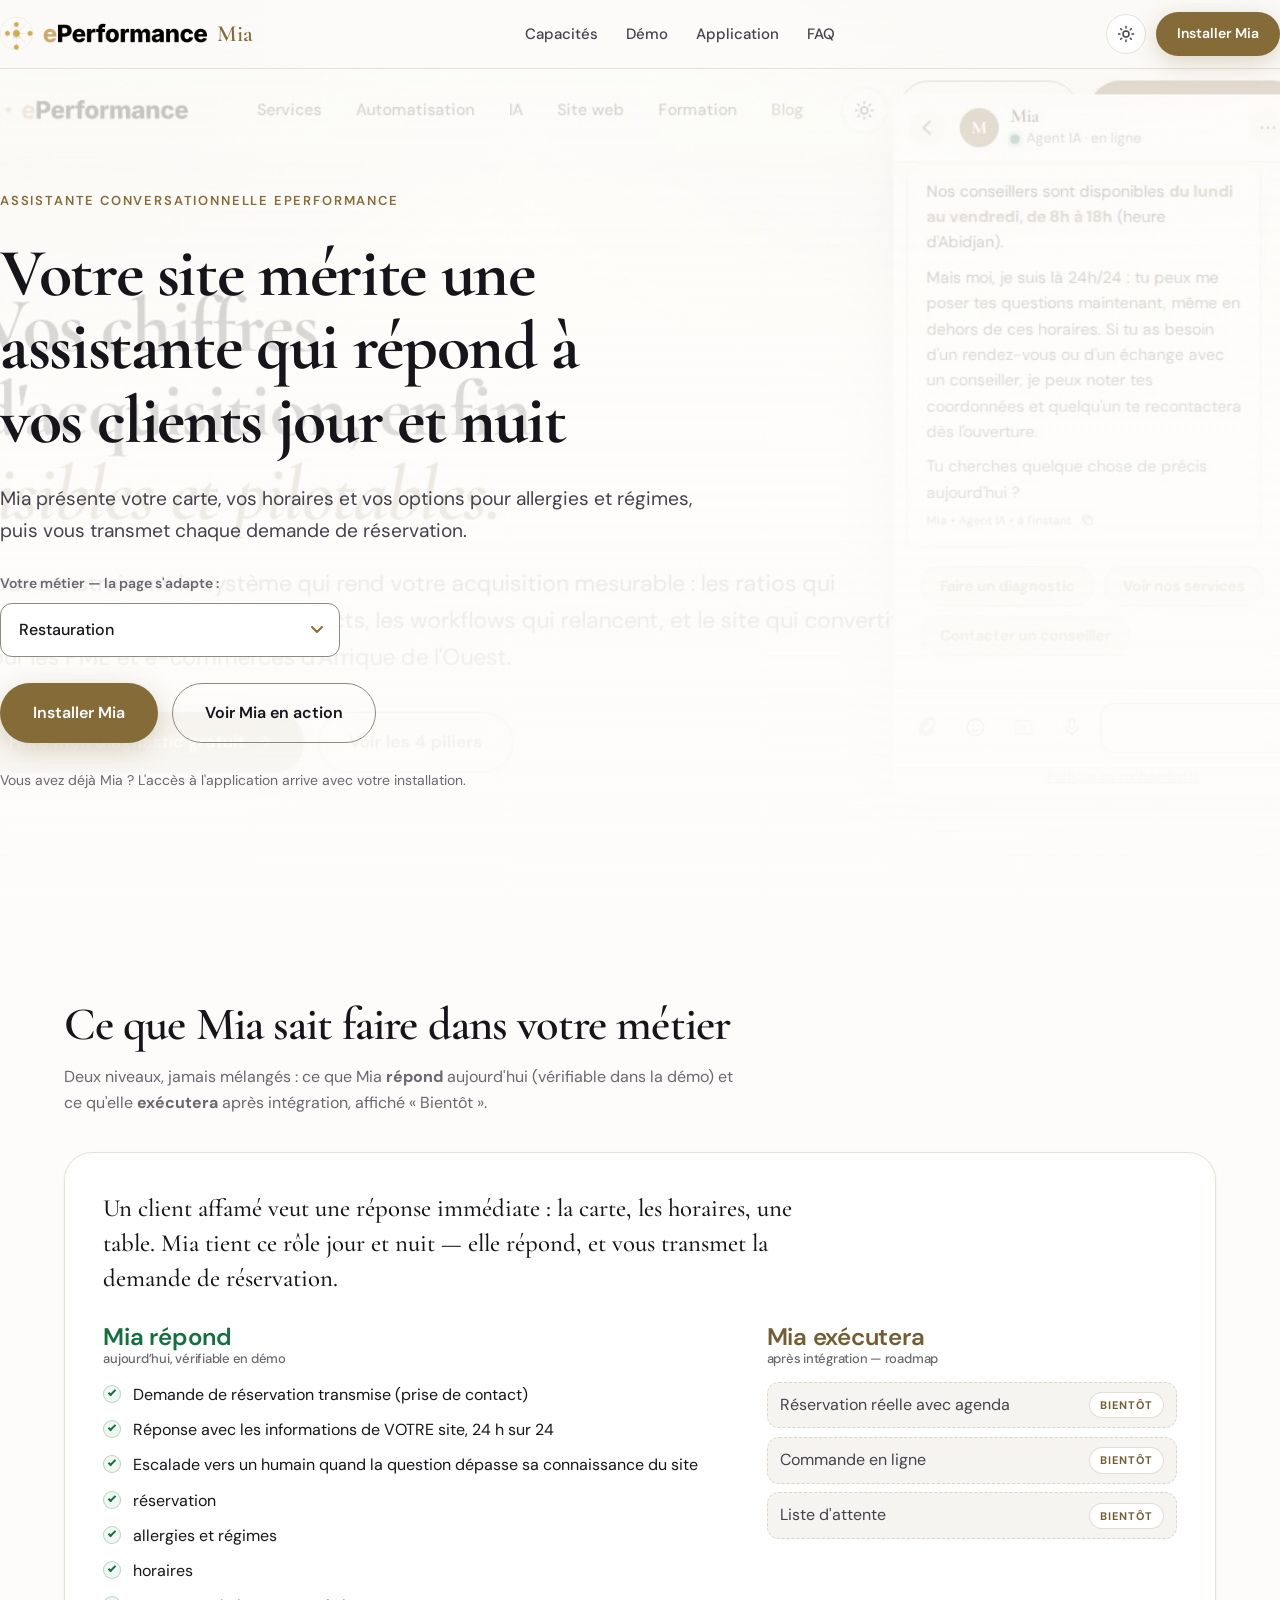
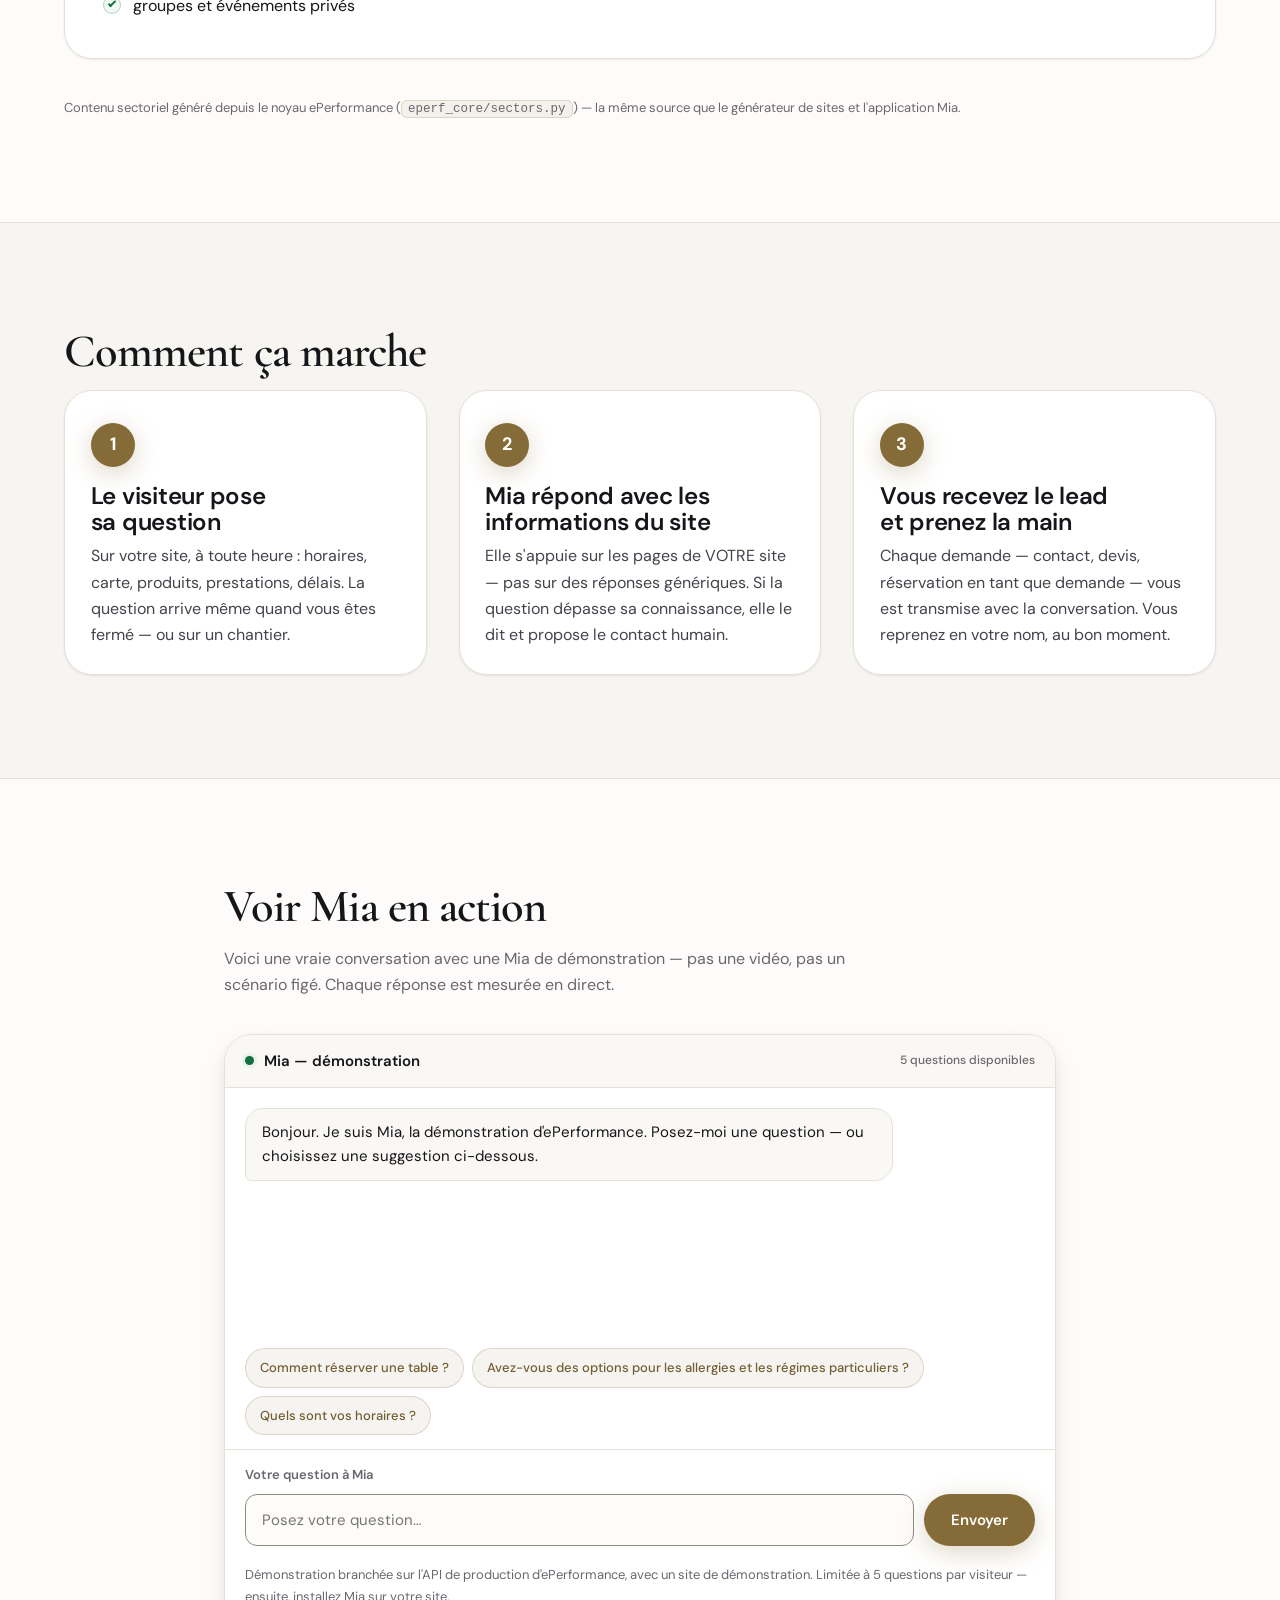
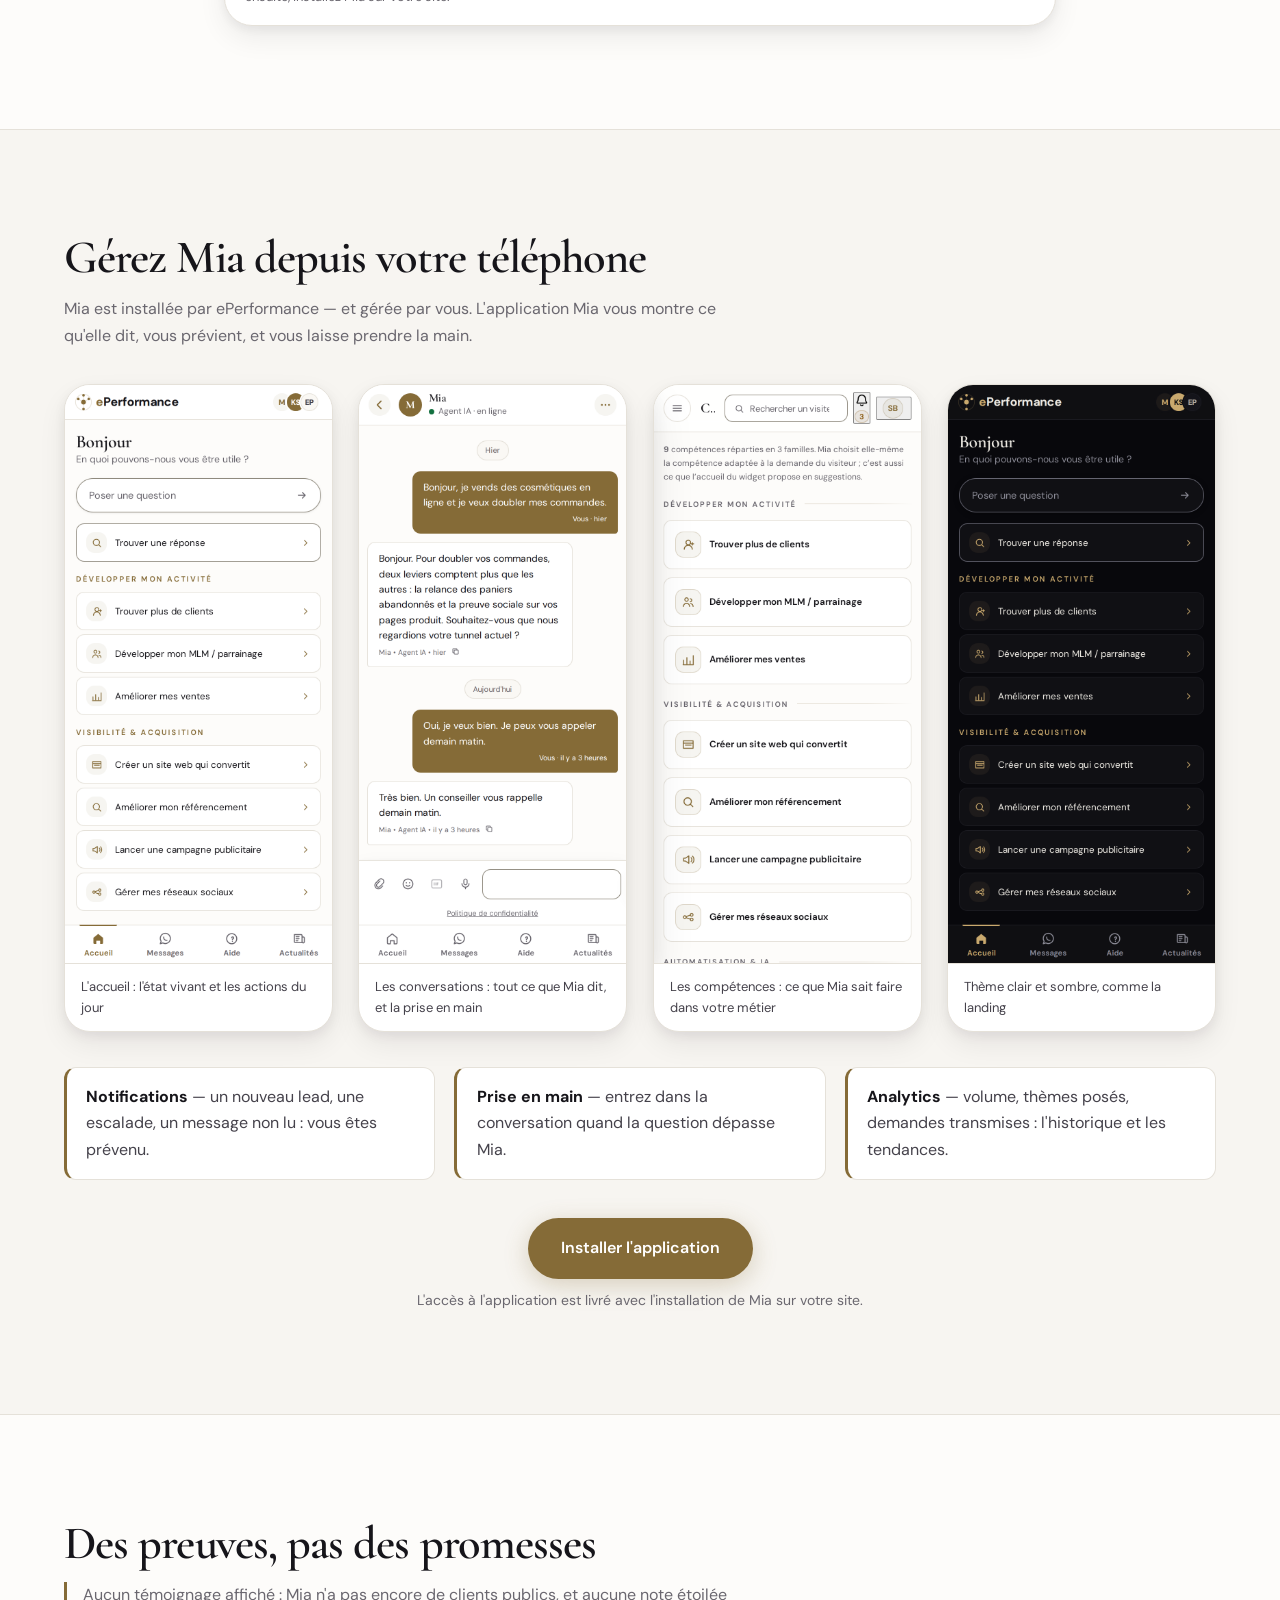
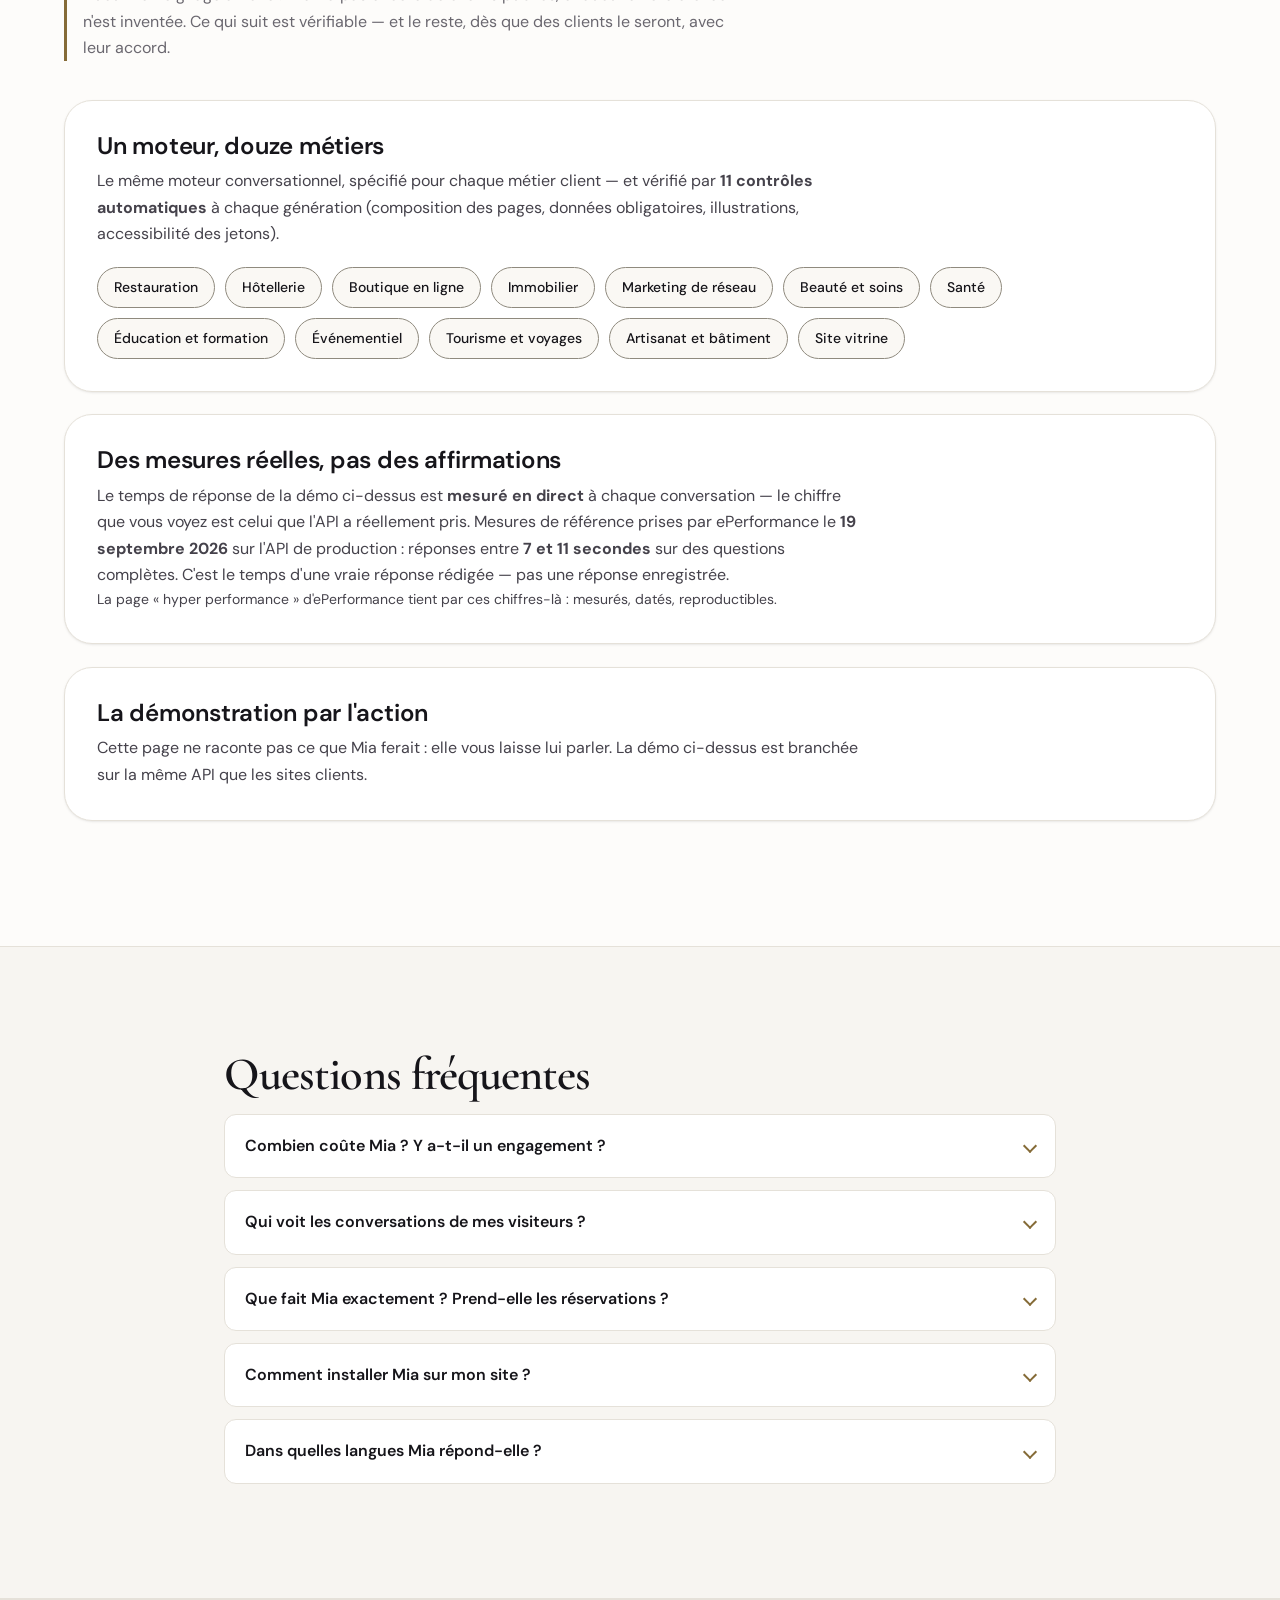
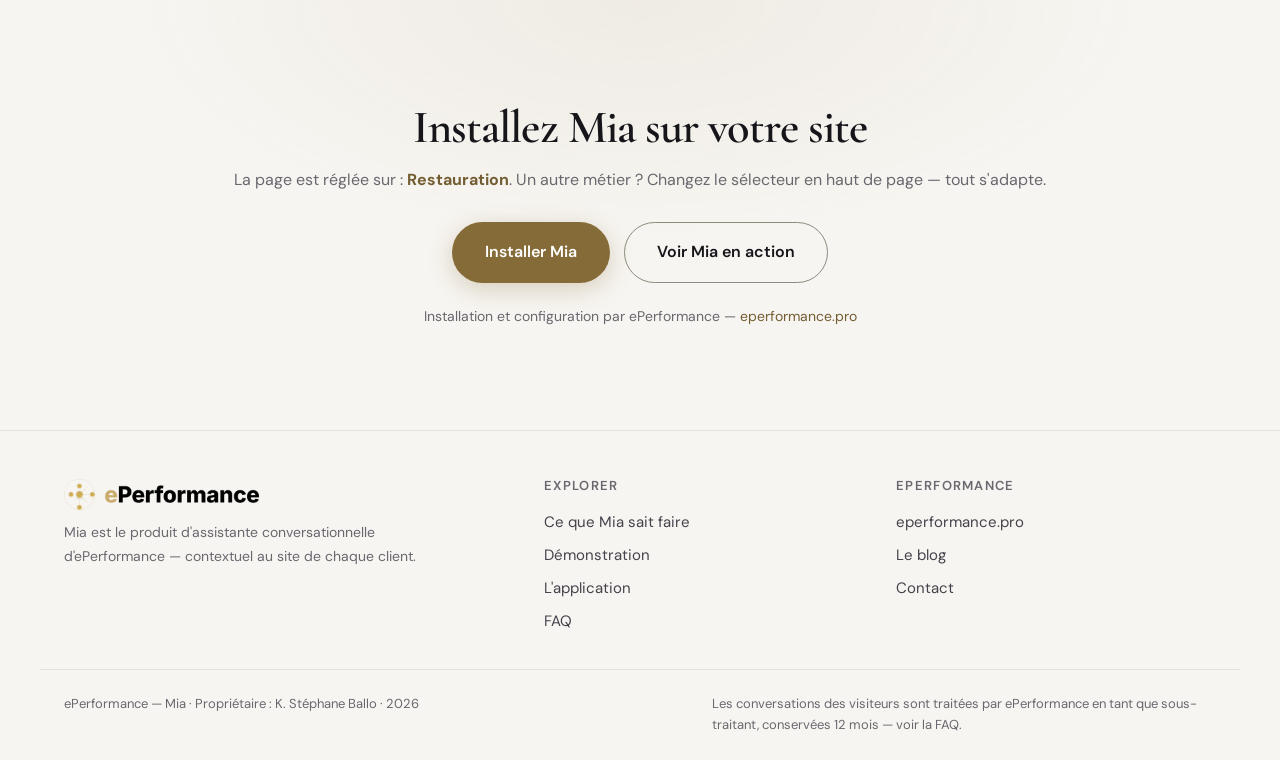
==== index.html @ 55af6e06 "feat(landing): page en 8 sections, jetons eperf, démo interactive branchée _hero avec vidéo en boucl" ====
<!DOCTYPE html>
<html lang="fr" class="no-js" data-theme="light">
<head>
  <meta charset="utf-8">
  <meta name="viewport" content="width=device-width, initial-scale=1">
  <!-- Boot de thème : avant tout rendu, pour éviter le flash (pattern site-eperformance) -->
  <script>
(function(){try{var t=localStorage.getItem('eperf-theme');
if(t!=='dark'&&t!=='light'){t='light';}
document.documentElement.setAttribute('data-theme',t);}catch(e){}})();
  </script>
  <title>Mia — l'assistante conversationnelle de votre site, par ePerformance</title>
  <meta name="description" content="Mia répond à vos clients jour et nuit avec les informations de votre site : carte, horaires, produits, prestations. Assistante conversationnelle sectorielle d'ePerformance — testez-la en direct.">
  <meta name="robots" content="index,follow,max-image-preview:large">
  <link rel="canonical" href="https://mia.eperformance.pro/">
  <meta name="author" content="ePerformance">

  <!-- EXCEPTION DOCUMENTÉE — les seuls hex du projet sont les deux meta
       theme-color ci-dessous, qui valent --bg (thème clair, puis thème sombre
       via prefers-color-scheme). Le contrôle scripts/verifier-structure.py
       les autorise explicitement et rien d'autre. -->
  <meta name="theme-color" content="#fdfcfa">
  <meta name="theme-color" content="#08080c" media="(prefers-color-scheme: dark)">

  <!-- Icônes (copie du canonique site-eperformance — note d'origine dans README) -->
  <link rel="icon" href="assets/img/favicon-32.png" sizes="32x32">
  <link rel="icon" href="assets/img/favicon-16.png" sizes="16x16">
  <link rel="apple-touch-icon" href="assets/img/icon-192.png">

  <!-- Polices auto-hébergées : zéro Google Fonts. Deux graisses du premier écran. -->
  <link rel="preload" href="assets/fonts/cormorant-garamond-700.woff2" as="font" type="font/woff2" crossorigin>
  <link rel="preload" href="assets/fonts/dm-sans-400.woff2" as="font" type="font/woff2" crossorigin>
  <link rel="preload" href="assets/fonts/dm-sans-500.woff2" as="font" type="font/woff2" crossorigin>

  <link rel="stylesheet" href="assets/css/eperf.css">
  <link rel="stylesheet" href="assets/css/landing.css">

  <!-- Open Graph -->
  <meta property="og:site_name" content="ePerformance">
  <meta property="og:title" content="Mia — l'assistante conversationnelle de votre site">
  <meta property="og:description" content="Mia répond à vos clients jour et nuit avec les informations de votre site. Un moteur, douze métiers. Testez-la en direct.">
  <meta property="og:type" content="website">
  <meta property="og:url" content="https://mia.eperformance.pro/">
  <meta property="og:image" content="https://mia.eperformance.pro/assets/img/og-image.jpg">
  <meta property="og:image:width" content="1200">
  <meta property="og:image:height" content="630">
  <meta property="og:locale" content="fr_FR">
  <meta name="twitter:card" content="summary_large_image">
  <meta name="twitter:title" content="Mia — l'assistante conversationnelle de votre site">
  <meta name="twitter:description" content="Mia répond à vos clients jour et nuit avec les informations de votre site. Testez-la en direct.">
  <meta name="twitter:image" content="https://mia.eperformance.pro/assets/img/og-image.jpg">

  <script type="application/ld+json">
  {
    "@context": "https://schema.org",
    "@graph": [
      {
        "@type": "SoftwareApplication",
        "name": "Mia",
        "applicationCategory": "BusinessApplication",
        "operatingSystem": "Web",
        "description": "Assistante conversationnelle contextuelle au site client : elle répond aux visiteurs avec les informations du site et transmet chaque demande au propriétaire.",
        "offers": {
          "@type": "Offer",
          "priceCurrency": "XOF",
          "availability": "https://schema.org/InStock",
          "url": "https://mia.eperformance.pro/"
        },
        "publisher": { "@type": "Organization", "name": "ePerformance", "url": "https://eperformance.pro/" }
      },
      {
        "@type": "WebSite",
        "name": "Mia — par ePerformance",
        "url": "https://mia.eperformance.pro/",
        "inLanguage": "fr",
        "publisher": { "@type": "Organization", "name": "ePerformance", "url": "https://eperformance.pro/" }
      }
    ]
  }
  </script>

  <script type="application/ld+json">
  {
    "@context": "https://schema.org",
    "@type": "FAQPage",
    "mainEntity": [
      {
        "@type": "Question",
        "name": "Combien coûte Mia ? Y a-t-il un engagement ?",
        "acceptedAnswer": { "@type": "Answer", "text": "Les tarifs ne sont pas publics : ils dépendent de votre site et de vos besoins. Contactez ePerformance pour recevoir une proposition — l'installation, la configuration de votre métier et l'accès à l'application sont inclus." }
      },
      {
        "@type": "Question",
        "name": "Qui voit les conversations de mes visiteurs ?",
        "acceptedAnswer": { "@type": "Answer", "text": "Les conversations sont traitées par ePerformance en tant que sous-traitant du propriétaire du site. Le propriétaire y accède depuis l'application Mia. Les conversations sont conservées 12 mois, puis supprimées (purge automatique). Le visiteur final peut exercer ses droits d'accès et de suppression auprès du propriétaire du site." }
      },
      {
        "@type": "Question",
        "name": "Que fait Mia exactement ? Prend-elle les réservations ?",
        "acceptedAnswer": { "@type": "Answer", "text": "Mia répond : elle utilise les informations de votre site pour répondre aux questions des visiteurs, à toute heure, et vous transmet chaque demande de contact, de devis ou de réservation. Elle ne prend pas encore une réservation réelle, ne passe pas une commande et ne traite pas un paiement : ces capacités d'exécution arrivent par intégration et sont toujours affichées avec le badge « Bientôt »." }
      },
      {
        "@type": "Question",
        "name": "Comment installer Mia sur mon site ?",
        "acceptedAnswer": { "@type": "Answer", "text": "L'installation est réalisée par ePerformance : un script est ajouté à votre site, Mia est configurée avec votre métier et les informations de vos pages, et vous recevez votre accès à l'application Mia pour la gérer depuis votre téléphone." }
      },
      {
        "@type": "Question",
        "name": "Dans quelles langues Mia répond-elle ?",
        "acceptedAnswer": { "@type": "Answer", "text": "Mia répond en français. L'ouverture à d'autres langues est prévue et sera annoncée comme nouvelle capacité quand elle sera branchée." }
      }
    ]
  }
  </script>
</head>
<body>
  <a class="skip-link" href="#contenu">Aller au contenu</a>

  <header class="site-header header-landing">
    <div class="conteneur barre-header">
      <a class="marque" href="/" aria-label="Mia, par ePerformance — retour en haut">
        <picture>
          <img class="logo-img-light" src="assets/img/logo-light.webp" srcset="assets/img/logo-light@2x.webp 2x" alt="ePerformance" width="150" height="38" loading="eager">
          <img class="logo-img-dark" src="assets/img/logo-dark.webp" srcset="assets/img/logo-dark@2x.webp 2x" alt="ePerformance" width="150" height="38" loading="eager">
        </picture>
        <span class="marque-suffixe">Mia</span>
      </a>
      <nav class="nav-principale" aria-label="Navigation principale">
        <a href="#capacites">Capacités</a>
        <a href="#demo">Démo</a>
        <a href="#application">Application</a>
        <a href="#faq">FAQ</a>
      </nav>
      <div class="actions-header">
        <button class="theme-toggle" type="button" data-theme-toggle
                aria-pressed="false" aria-label="Activer le thème sombre">
          <svg class="icon-sun" viewBox="0 0 24 24" fill="none" stroke="currentColor"
               stroke-width="2" stroke-linecap="round" aria-hidden="true">
            <circle cx="12" cy="12" r="4"/><path d="M12 2v2M12 20v2M4.9 4.9l1.4 1.4M17.7 17.7l1.4 1.4M2 12h2M20 12h2M4.9 19.1l1.4-1.4M17.7 6.3l1.4-1.4"/>
          </svg>
          <svg class="icon-moon" viewBox="0 0 24 24" fill="none" stroke="currentColor"
               stroke-width="2" stroke-linecap="round" stroke-linejoin="round" aria-hidden="true">
            <path d="M21 12.8A9 9 0 1 1 11.2 3a7 7 0 0 0 9.8 9.8z"/>
          </svg>
        </button>
        <a class="btn btn-gold btn-header" href="#demarrer">Installer Mia</a>
      </div>
    </div>
  </header>

  <main id="contenu">

    <!-- ══════════════ S1 — HERO ══════════════ -->
    <section class="hero" id="haut" aria-labelledby="titre-hero">
      <div class="media-hero" aria-hidden="true">
        <!-- Vidéo en boucle, muette (décision du propriétaire : sans voix générée).
             Repli : l'attribut poster reste affiché si la vidéo ne charge pas. -->
        <video class="video-hero" autoplay muted loop playsinline preload="metadata"
               poster="assets/img/poster-hero.jpg" aria-hidden="true" tabindex="-1">
          <source src="videos/hero-loop.mp4" type="video/mp4">
          <source src="videos/hero-loop.webm" type="video/webm">
        </video>
        <div class="voile-hero"></div>
      </div>

      <div class="conteneur contenu-hero">
        <p class="sur-titre">Assistante conversationnelle ePerformance</p>
        <!-- GEN:HERO:DEBUT -->
        <h1 id="titre-hero">Votre site mérite une assistante qui répond à vos clients jour et nuit</h1>
        <p class="accroche-hero">Mia présente votre carte, vos horaires et vos options pour allergies et régimes, puis vous transmet chaque demande de réservation.</p>
        <!-- GEN:HERO:FIN -->

        <div class="choix-secteur">
          <label for="select-secteur">Votre métier — la page s'adapte :</label>
          <select id="select-secteur" name="secteur" autocomplete="off">
            <!-- GEN:SELECT:DEBUT -->
            <option value="restauration" selected>Restauration</option>
            <option value="hotellerie">Hôtellerie</option>
            <option value="ecommerce">Boutique en ligne</option>
            <option value="immobilier">Immobilier</option>
            <option value="mlm">Marketing de réseau</option>
            <option value="beaute">Beauté et soins</option>
            <option value="sante">Santé</option>
            <option value="education">Éducation et formation</option>
            <option value="evenementiel">Événementiel</option>
            <option value="tourisme">Tourisme et voyages</option>
            <option value="artisan">Artisanat et bâtiment</option>
            <option value="vitrine">Site vitrine</option>
        <!-- GEN:SELECT:FIN -->
          </select>
          <p class="sortie-aria" aria-live="polite" id="annonce-secteur"></p>
        </div>

        <div class="cta-hero">
          <a class="btn btn-gold btn-lg" href="#demarrer">Installer Mia</a>
          <a class="btn btn-outline btn-lg" href="#demo">Voir Mia en action</a>
        </div>

        <p class="acces-app">
          <!-- TODO propriétaire : remplacer #/app par l'URL de l'application Mia
               dès qu'elle sera communiquée. -->
          <!-- <a href="#/app">Vous avez déjà Mia ? Gérez-la</a> -->
          Vous avez déjà Mia ? L'accès à l'application arrive avec votre installation.
        </p>
      </div>
    </section>

    <!-- ══════════════ S2 — CE QUE MIA SAIT FAIRE ══════════════ -->
    <section class="section" id="capacites" aria-labelledby="titre-capacites">
      <div class="container">
        <h2 id="titre-capacites">Ce que Mia sait faire dans votre métier</h2>
        <p class="legende-regle">Deux niveaux, jamais mélangés : ce que Mia <strong>répond</strong> aujourd'hui (vérifiable dans la démo) et ce qu'elle <strong>exécutera</strong> après intégration, affiché « Bientôt ».</p>

        <!-- GEN:PANELS:DEBUT -->
      <article class="panel-secteur" data-panneau="restauration">
        <p class="intention-metier">Un client affamé veut une réponse immédiate : la carte, les horaires, une table. Mia tient ce rôle jour et nuit — elle répond, et vous transmet la demande de réservation.</p>
        <div class="colonnes-capacites">
          <div class="colonne-repond">
            <h3>Mia répond <span class="sous-titre-colonne">aujourd’hui, vérifiable en démo</span></h3>
            <ul class="liste-repond">
          <li>Demande de réservation transmise (prise de contact)</li>
          <li>Réponse avec les informations de VOTRE site, 24 h sur 24</li>
          <li>Escalade vers un humain quand la question dépasse sa connaissance du site</li>
          <li>réservation</li>
          <li>allergies et régimes</li>
          <li>horaires</li>
          <li>groupes et événements privés</li>
            </ul>
          </div>
          <div class="colonne-execute">
            <h3>Mia exécutera <span class="sous-titre-colonne">après intégration — roadmap</span></h3>
            <ul class="liste-execute">
          <li><span class="capacite">Réservation réelle avec agenda</span><span class="badge-bientot">Bientôt</span></li>
          <li><span class="capacite">Commande en ligne</span><span class="badge-bientot">Bientôt</span></li>
          <li><span class="capacite">Liste d'attente</span><span class="badge-bientot">Bientôt</span></li>
            </ul>
          </div>
        </div>
      </article>
      <article class="panel-secteur" data-panneau="hotellerie" hidden>
        <p class="intention-metier">Un voyageur réserve quand son doute est levé : la chambre, le tarif, l'arrivée, l'annulation. Mia répond à chacune de ces questions avec les informations de votre établissement.</p>
        <div class="colonnes-capacites">
          <div class="colonne-repond">
            <h3>Mia répond <span class="sous-titre-colonne">aujourd’hui, vérifiable en démo</span></h3>
            <ul class="liste-repond">
          <li>Demande de réservation transmise (prise de contact)</li>
          <li>Réponse avec les informations de VOTRE site, 24 h sur 24</li>
          <li>Escalade vers un humain quand la question dépasse sa connaissance du site</li>
          <li>arrivée et départ</li>
          <li>réservation et annulation</li>
          <li>équipements</li>
          <li>accès et stationnement</li>
            </ul>
          </div>
          <div class="colonne-execute">
            <h3>Mia exécutera <span class="sous-titre-colonne">après intégration — roadmap</span></h3>
            <ul class="liste-execute">
          <li><span class="capacite">Réservation réelle</span><span class="badge-bientot">Bientôt</span></li>
          <li><span class="capacite">Check-in digital</span><span class="badge-bientot">Bientôt</span></li>
          <li><span class="capacite">Room service</span><span class="badge-bientot">Bientôt</span></li>
          <li><span class="capacite">Upselling</span><span class="badge-bientot">Bientôt</span></li>
            </ul>
          </div>
        </div>
      </article>
      <article class="panel-secteur" data-panneau="ecommerce" hidden>
        <p class="intention-metier">Un client qui hésite sur la livraison, la taille ou le retour repart sans acheter. Mia répond au moment précis de l'hésitation — et capture le contact d'un panier abandonné.</p>
        <div class="colonnes-capacites">
          <div class="colonne-repond">
            <h3>Mia répond <span class="sous-titre-colonne">aujourd’hui, vérifiable en démo</span></h3>
            <ul class="liste-repond">
          <li>Capture de contact sur panier abandonné</li>
          <li>Réponse avec les informations de VOTRE site, 24 h sur 24</li>
          <li>Escalade vers un humain quand la question dépasse sa connaissance du site</li>
          <li>livraison</li>
          <li>retours et remboursements</li>
          <li>paiement</li>
          <li>compte client</li>
            </ul>
          </div>
          <div class="colonne-execute">
            <h3>Mia exécutera <span class="sous-titre-colonne">après intégration — roadmap</span></h3>
            <ul class="liste-execute">
          <li><span class="capacite">Lecture des commandes du site</span><span class="badge-bientot">Bientôt</span></li>
          <li><span class="capacite">Récupération des paniers abandonnés</span><span class="badge-bientot">Bientôt</span></li>
          <li><span class="capacite">Recommandations produits</span><span class="badge-bientot">Bientôt</span></li>
            </ul>
          </div>
        </div>
      </article>
      <article class="panel-secteur" data-panneau="immobilier" hidden>
        <p class="intention-metier">Un prospect veut voir avant de visiter : le bien, le prix, le financement. Mia présente vos biens et qualifie le prospect pendant que vos agents travaillent.</p>
        <div class="colonnes-capacites">
          <div class="colonne-repond">
            <h3>Mia répond <span class="sous-titre-colonne">aujourd’hui, vérifiable en démo</span></h3>
            <ul class="liste-repond">
          <li>Qualification du prospect (budget, localisation, type)</li>
          <li>Réponse avec les informations de VOTRE site, 24 h sur 24</li>
          <li>Escalade vers un humain quand la question dépasse sa connaissance du site</li>
          <li>visite</li>
          <li>financement</li>
          <li>frais et notaire</li>
          <li>estimation</li>
            </ul>
          </div>
          <div class="colonne-execute">
            <h3>Mia exécutera <span class="sous-titre-colonne">après intégration — roadmap</span></h3>
            <ul class="liste-execute">
          <li><span class="capacite">Agenda d'agent pour les visites</span><span class="badge-bientot">Bientôt</span></li>
          <li><span class="capacite">Fiches envoyées automatiquement</span><span class="badge-bientot">Bientôt</span></li>
          <li><span class="capacite">CRM</span><span class="badge-bientot">Bientôt</span></li>
            </ul>
          </div>
        </div>
      </article>
      <article class="panel-secteur" data-panneau="mlm" hidden>
        <p class="intention-metier">Un candidat se décide quand le démarrage, l'investissement et la rémunération sont clairs. Mia explique les trois en langage simple, 24 h sur 24.</p>
        <div class="colonnes-capacites">
          <div class="colonne-repond">
            <h3>Mia répond <span class="sous-titre-colonne">aujourd’hui, vérifiable en démo</span></h3>
            <ul class="liste-repond">
          <li>Qualification et recrutement 24 h sur 24</li>
          <li>Réponse avec les informations de VOTRE site, 24 h sur 24</li>
          <li>Escalade vers un humain quand la question dépasse sa connaissance du site</li>
          <li>démarrage et investissement</li>
          <li>plan de rémunération</li>
          <li>produits</li>
          <li>parrainage et parrain</li>
            </ul>
          </div>
          <div class="colonne-execute">
            <h3>Mia exécutera <span class="sous-titre-colonne">après intégration — roadmap</span></h3>
            <ul class="liste-execute">
          <li><span class="capacite">Suivi d'activité du réseau</span><span class="badge-bientot">Bientôt</span></li>
          <li><span class="capacite">Formations recommandées</span><span class="badge-bientot">Bientôt</span></li>
            </ul>
          </div>
        </div>
      </article>
      <article class="panel-secteur" data-panneau="beaute" hidden>
        <p class="intention-metier">Une cliente choisit un geste et une praticienne : quels soins, quels produits, quel délai pour un rendez-vous. Mia répond à tout cela depuis votre site — et laisse le rendez-vous à prendre avec vous.</p>
        <div class="colonnes-capacites">
          <div class="colonne-repond">
            <h3>Mia répond <span class="sous-titre-colonne">aujourd’hui, vérifiable en démo</span></h3>
            <ul class="liste-repond">
          <li>Prise de rendez-vous transmise (contact)</li>
          <li>Réponse avec les informations de VOTRE site, 24 h sur 24</li>
          <li>Escalade vers un humain quand la question dépasse sa connaissance du site</li>
          <li>soins</li>
          <li>prise de rendez-vous</li>
          <li>produits utilisés</li>
          <li>annulation et report</li>
            </ul>
          </div>
          <div class="colonne-execute">
            <h3>Mia exécutera <span class="sous-titre-colonne">après intégration — roadmap</span></h3>
            <ul class="liste-execute">
          <li><span class="capacite">Rendez-vous réels avec agenda</span><span class="badge-bientot">Bientôt</span></li>
          <li><span class="capacite">Rappels automatiques</span><span class="badge-bientot">Bientôt</span></li>
            </ul>
          </div>
        </div>
      </article>
      <article class="panel-secteur" data-panneau="sante" hidden>
        <p class="intention-metier">Une inquiétude doit se transformer en rendez-vous, pas rester sans réponse. Mia répond aux questions pratiques et vous transmet chaque demande de rendez-vous.</p>
        <div class="colonnes-capacites">
          <div class="colonne-repond">
            <h3>Mia répond <span class="sous-titre-colonne">aujourd’hui, vérifiable en démo</span></h3>
            <ul class="liste-repond">
          <li>Tri et orientation des demandes, rappels</li>
          <li>Réponse avec les informations de VOTRE site, 24 h sur 24</li>
          <li>Escalade vers un humain quand la question dépasse sa connaissance du site</li>
          <li>prise de rendez-vous</li>
          <li>remboursement et mutuelle</li>
          <li>assurance</li>
          <li>urgences</li>
            </ul>
          </div>
          <div class="colonne-execute">
            <h3>Mia exécutera <span class="sous-titre-colonne">après intégration — roadmap</span></h3>
            <ul class="liste-execute">
          <li><span class="capacite">Rendez-vous réels</span><span class="badge-bientot">Bientôt</span></li>
          <li><span class="capacite">Préparation avant consultation</span><span class="badge-bientot">Bientôt</span></li>
            </ul>
          </div>
        </div>
      </article>
      <article class="panel-secteur" data-panneau="education" hidden>
        <p class="intention-metier">Un futur étudiant compare des programmes avant de candidater. Mia présente les vôtres — niveau, durée, frais — et vous transmet chaque dossier.</p>
        <div class="colonnes-capacites">
          <div class="colonne-repond">
            <h3>Mia répond <span class="sous-titre-colonne">aujourd’hui, vérifiable en démo</span></h3>
            <ul class="liste-repond">
          <li>Dossier de candidature transmis</li>
          <li>Réponse avec les informations de VOTRE site, 24 h sur 24</li>
          <li>Escalade vers un humain quand la question dépasse sa connaissance du site</li>
          <li>inscription et dossier</li>
          <li>frais de scolarité</li>
          <li>diplômes et accréditations</li>
          <li>calendrier et rythme</li>
            </ul>
          </div>
          <div class="colonne-execute">
            <h3>Mia exécutera <span class="sous-titre-colonne">après intégration — roadmap</span></h3>
            <ul class="liste-execute">
          <li><span class="capacite">Admission réelle en ligne</span><span class="badge-bientot">Bientôt</span></li>
          <li><span class="capacite">Support étudiant automatisé</span><span class="badge-bientot">Bientôt</span></li>
            </ul>
          </div>
        </div>
      </article>
      <article class="panel-secteur" data-panneau="evenementiel" hidden>
        <p class="intention-metier">Un visiteur décide vite : le programme, la billetterie, l'accès. Mia répond en continu et vous transmet chaque demande de devis.</p>
        <div class="colonnes-capacites">
          <div class="colonne-repond">
            <h3>Mia répond <span class="sous-titre-colonne">aujourd’hui, vérifiable en démo</span></h3>
            <ul class="liste-repond">
          <li>Demande de devis transmise (contact)</li>
          <li>Réponse avec les informations de VOTRE site, 24 h sur 24</li>
          <li>Escalade vers un humain quand la question dépasse sa connaissance du site</li>
          <li>billetterie et places</li>
          <li>devis</li>
          <li>lieu et accès</li>
          <li>prestataires et traiteurs</li>
            </ul>
          </div>
          <div class="colonne-execute">
            <h3>Mia exécutera <span class="sous-titre-colonne">après intégration — roadmap</span></h3>
            <ul class="liste-execute">
          <li><span class="capacite">Billetterie réelle</span><span class="badge-bientot">Bientôt</span></li>
          <li><span class="capacite">Gestion des prestataires</span><span class="badge-bientot">Bientôt</span></li>
            </ul>
          </div>
        </div>
      </article>
      <article class="panel-secteur" data-panneau="tourisme" hidden>
        <p class="intention-metier">Un voyageur part quand les formalités et le devis sont clairs. Mia présente vos séjours et vous transmet chaque demande de réservation.</p>
        <div class="colonnes-capacites">
          <div class="colonne-repond">
            <h3>Mia répond <span class="sous-titre-colonne">aujourd’hui, vérifiable en démo</span></h3>
            <ul class="liste-repond">
          <li>Devis et demande de réservation transmis (contact)</li>
          <li>Réponse avec les informations de VOTRE site, 24 h sur 24</li>
          <li>Escalade vers un humain quand la question dépasse sa connaissance du site</li>
          <li>devis et réservation</li>
          <li>formalités et visa</li>
          <li>annulation</li>
          <li>taille des groupes</li>
            </ul>
          </div>
          <div class="colonne-execute">
            <h3>Mia exécutera <span class="sous-titre-colonne">après intégration — roadmap</span></h3>
            <ul class="liste-execute">
          <li><span class="capacite">Réservation réelle</span><span class="badge-bientot">Bientôt</span></li>
          <li><span class="capacite">Documents de voyage</span><span class="badge-bientot">Bientôt</span></li>
            </ul>
          </div>
        </div>
      </article>
      <article class="panel-secteur" data-panneau="artisan" hidden>
        <p class="intention-metier">Un client compare des devis pendant que vous êtes sur le chantier. Mia répond sur vos prestations, vos matériaux et vos délais — et vous transmet la demande.</p>
        <div class="colonnes-capacites">
          <div class="colonne-repond">
            <h3>Mia répond <span class="sous-titre-colonne">aujourd’hui, vérifiable en démo</span></h3>
            <ul class="liste-repond">
          <li>Demande de devis transmise</li>
          <li>Réponse avec les informations de VOTRE site, 24 h sur 24</li>
          <li>Escalade vers un humain quand la question dépasse sa connaissance du site</li>
          <li>devis</li>
          <li>délais et planning</li>
          <li>matériaux et finitions</li>
          <li>zone d'intervention</li>
            </ul>
          </div>
          <div class="colonne-execute">
            <h3>Mia exécutera <span class="sous-titre-colonne">après intégration — roadmap</span></h3>
            <ul class="liste-execute">
          <li><span class="capacite">Devis réels</span><span class="badge-bientot">Bientôt</span></li>
          <li><span class="capacite">Planning de chantier</span><span class="badge-bientot">Bientôt</span></li>
            </ul>
          </div>
        </div>
      </article>
      <article class="panel-secteur" data-panneau="vitrine" hidden>
        <p class="intention-metier">Sur un site de services, le visiteur veut une preuve avant un contact : le travail est-il réel, sous quels délais, dans quelle zone. Mia tient ce rôle — elle répond avec les informations de votre site, à toute heure, et amène chaque visiteur au contact.</p>
        <div class="colonnes-capacites">
          <div class="colonne-repond">
            <h3>Mia répond <span class="sous-titre-colonne">aujourd’hui, vérifiable en démo</span></h3>
            <ul class="liste-repond">
          <li>Demande de devis transmise (prise de contact)</li>
          <li>Réponse avec les informations de VOTRE site, 24 h sur 24</li>
          <li>Escalade vers un humain quand la question dépasse sa connaissance du site</li>
          <li>déroulement d'une prestation</li>
          <li>devis</li>
          <li>délais</li>
          <li>zone d'intervention</li>
            </ul>
          </div>
          <div class="colonne-execute">
            <h3>Mia exécutera <span class="sous-titre-colonne">après intégration — roadmap</span></h3>
            <ul class="liste-execute">
          <li><span class="capacite">Prise de consultation avec agenda</span><span class="badge-bientot">Bientôt</span></li>
          <li><span class="capacite">Devis et facturation automatisés</span><span class="badge-bientot">Bientôt</span></li>
            </ul>
          </div>
        </div>
      </article>
    <!-- GEN:PANELS:FIN -->

        <p class="note-source">Contenu sectoriel généré depuis le noyau ePerformance (<code>eperf_core/sectors.py</code>) — la même source que le générateur de sites et l'application Mia.</p>
      </div>
    </section>

    <!-- ══════════════ S3 — COMMENT ÇA MARCHE ══════════════ -->
    <section class="section section-alt" id="fonctionnement" aria-labelledby="titre-fonctionnement">
      <div class="container">
        <h2 id="titre-fonctionnement">Comment ça marche</h2>
        <ol class="etapes">
          <li class="etape">
            <span class="numero-etape" aria-hidden="true">1</span>
            <h3>Le visiteur pose sa question</h3>
            <p>Sur votre site, à toute heure : horaires, carte, produits, prestations, délais. La question arrive même quand vous êtes fermé — ou sur un chantier.</p>
          </li>
          <li class="etape">
            <span class="numero-etape" aria-hidden="true">2</span>
            <h3>Mia répond avec les informations du site</h3>
            <p>Elle s'appuie sur les pages de VOTRE site — pas sur des réponses génériques. Si la question dépasse sa connaissance, elle le dit et propose le contact humain.</p>
          </li>
          <li class="etape">
            <span class="numero-etape" aria-hidden="true">3</span>
            <h3>Vous recevez le lead et prenez la main</h3>
            <p>Chaque demande — contact, devis, réservation en tant que demande — vous est transmise avec la conversation. Vous reprenez en votre nom, au bon moment.</p>
          </li>
        </ol>
      </div>
    </section>

    <!-- ══════════════ S4 — DÉMONSTRATION INTERACTIVE ══════════════ -->
    <section class="section" id="demo" aria-labelledby="titre-demo">
      <div class="container container-narrow">
        <h2 id="titre-demo">Voir Mia en action</h2>
        <p class="legende-demo">Voici une vraie conversation avec une Mia de démonstration — pas une vidéo, pas un scénario figé. Chaque réponse est mesurée en direct.</p>

        <noscript>
          <p class="note-noscript">La démonstration interactive nécessite JavaScript. Pour voir Mia en action, contactez ePerformance — une démonstration vous sera faite en direct.</p>
        </noscript>

        <div class="fenetre-chat" data-demo>
          <div class="entete-chat">
            <span class="puce-en-ligne" aria-hidden="true"></span>
            <span>Mia — démonstration</span>
            <span class="compteur-questions" id="compteur-questions">5 questions disponibles</span>
          </div>

          <div class="fil-messages" id="fil-messages" role="log" aria-live="polite" aria-label="Conversation de démonstration avec Mia">
            <div class="message mia">
              <p>Bonjour. Je suis Mia, la démonstration d'ePerformance. Posez-moi une question — ou choisissez une suggestion ci-dessous.</p>
            </div>
          </div>

          <div class="suggestions" id="suggestions" aria-label="Questions suggérées pour votre métier">
            <!-- GEN:QUESTIONS:DEBUT -->
      <template data-questions="restauration">Comment réserver une table ? Avez-vous des options pour les allergies et les régimes particuliers ? Quels sont vos horaires ?</template>
      <template data-questions="hotellerie">À quelles heures se font l'arrivée et le départ ? Comment réserver et jusqu'à quand annuler ? Quels équipements sont disponibles ?</template>
      <template data-questions="ecommerce">Quels sont vos délais et zones de livraison ? Comment fonctionnent les retours et les remboursements ? Quels moyens de paiement acceptez-vous ?</template>
      <template data-questions="immobilier">Comment organiser une visite ? Comment se passe le financement d'un achat ? Quels sont les frais de notaire et les frais annexes ?</template>
      <template data-questions="mlm">Comment démarrer et quel est l'investissement de départ ? Comment fonctionne le plan de rémunération ? Quels produits proposez-vous ?</template>
      <template data-questions="beaute">Quels soins proposez-vous ? Comment prendre rendez-vous ? Quels produits utilisez-vous ?</template>
      <template data-questions="sante">Comment prendre rendez-vous ? Vos prestations sont-elles prises en charge par la mutuelle ? Travaillez-vous avec les assurances ?</template>
      <template data-questions="education">Comment s'inscrire et constituer son dossier ? Quels sont les frais de scolarité ? Vos diplômes sont-ils reconnus et accrédités ?</template>
      <template data-questions="evenementiel">Comment obtenir des billets et où en trouver ? Comment obtenir un devis ? Où se déroule l'événement et comment y accéder ?</template>
      <template data-questions="tourisme">Comment obtenir un devis et réserver ? Quelles sont les formalités et les visas nécessaires ? Quelle est votre politique d'annulation ?</template>
      <template data-questions="artisan">Comment obtenir un devis ? Quels sont les délais et le planning de chantier ? Quels matériaux et finitions proposez-vous ?</template>
      <template data-questions="vitrine">Comment se déroule une prestation, concrètement ? Comment obtenir un devis ? Quels sont vos délais d'intervention ?</template>
    <!-- GEN:QUESTIONS:FIN -->
          </div>

          <form class="saisie-chat" id="form-chat" action="#" method="post">
            <label class="etiquette-saisie" for="saisie-message">Votre question à Mia</label>
            <div class="rangee-saisie">
              <input type="text" id="saisie-message" name="message" maxlength="500"
                     placeholder="Posez votre question…" autocomplete="off" required>
              <button class="btn btn-gold" type="submit">Envoyer</button>
            </div>
          </form>

          <p class="note-demo">Démonstration branchée sur l'API de production d'ePerformance, avec un site de démonstration. Limitée à 5 questions par visiteur — ensuite, installez Mia sur votre site.</p>
        </div>
      </div>
    </section>

    <!-- ══════════════ S5 — L'APPLICATION ══════════════ -->
    <section class="section section-alt" id="application" aria-labelledby="titre-application">
      <div class="container">
        <h2 id="titre-application">Gérez Mia depuis votre téléphone</h2>
        <p class="legende-regle">Mia est installée par ePerformance — et gérée par vous. L'application Mia vous montre ce qu'elle dit, vous prévient, et vous laisse prendre la main.</p>

        <div class="grille-captures">
          <figure class="capture">
            <!-- Captures réelles de l'application, produites par le harnais de
                 l'équipe ePerformance (docs/phase3-tache-6-6) — voir README. -->
            <img src="assets/captures/application-accueil-mobile-390x844-clair.png"
                 alt="Écran d'accueil de l'application Mia : salutation, recherche de réponse et raccourcis d'activité" width="390" height="844" loading="lazy">
            <figcaption>L'accueil : l'état vivant et les actions du jour</figcaption>
          </figure>
          <figure class="capture">
            <img src="assets/captures/application-conversation-mobile-390x844-clair.png"
                 alt="Écran conversation de l'application Mia : discussion en cours avec prise en main possible" width="390" height="844" loading="lazy">
            <figcaption>Les conversations : tout ce que Mia dit, et la prise en main</figcaption>
          </figure>
          <figure class="capture">
            <img src="assets/captures/console-competences-de-mia-mobile-390x844-clair.png"
                 alt="Écran compétences de Mia : les thèmes de questions que l'assistante sait traiter pour votre métier" width="390" height="844" loading="lazy">
            <figcaption>Les compétences : ce que Mia sait faire dans votre métier</figcaption>
          </figure>
          <figure class="capture capture-sombre">
            <img src="assets/captures/application-accueil-mobile-390x844-sombre.png"
                 alt="Écran d'accueil de l'application Mia en thème sombre" width="390" height="844" loading="lazy">
            <figcaption>Thème clair et sombre, comme la landing</figcaption>
          </figure>
        </div>

        <ul class="fonctionnalites-app">
          <li><strong>Notifications</strong> — un nouveau lead, une escalade, un message non lu : vous êtes prévenu.</li>
          <li><strong>Prise en main</strong> — entrez dans la conversation quand la question dépasse Mia.</li>
          <li><strong>Analytics</strong> — volume, thèmes posés, demandes transmises : l'historique et les tendances.</li>
        </ul>

        <div class="bloc-install" id="installer-app">
          <!-- TODO propriétaire : l'URL de l'application (PWA installable) sera
               communiquée — remplacer le comportement ci-dessous par un simple
               <a href="URL-DE-L-APP"> dès réception. -->
          <button class="btn btn-gold btn-lg" type="button" id="btn-installer-app" data-placeholder="#/app">Installer l'application</button>
          <p class="note-install" id="note-install">L'accès à l'application est livré avec l'installation de Mia sur votre site.</p>
        </div>
      </div>
    </section>

    <!-- ══════════════ S6 — PREUVES ══════════════ -->
    <section class="section" id="preuves" aria-labelledby="titre-preuves">
      <div class="container">
        <h2 id="titre-preuves">Des preuves, pas des promesses</h2>

        <p class="declaration-honnete">Aucun témoignage affiché : Mia n'a pas encore de clients publics, et aucune note étoilée n'est inventée. Ce qui suit est vérifiable — et le reste, dès que des clients le seront, avec leur accord.</p>

        <div class="bloc-preuve">
          <h3>Un moteur, douze métiers</h3>
          <p>Le même moteur conversationnel, spécifié pour chaque métier client — et vérifié par <strong>11 contrôles automatiques</strong> à chaque génération (composition des pages, données obligatoires, illustrations, accessibilité des jetons).</p>
          <ul class="banc-secteurs">
            <!-- GEN:BANC:DEBUT -->
        <li data-secteur="restauration">Restauration</li>
        <li data-secteur="hotellerie">Hôtellerie</li>
        <li data-secteur="ecommerce">Boutique en ligne</li>
        <li data-secteur="immobilier">Immobilier</li>
        <li data-secteur="mlm">Marketing de réseau</li>
        <li data-secteur="beaute">Beauté et soins</li>
        <li data-secteur="sante">Santé</li>
        <li data-secteur="education">Éducation et formation</li>
        <li data-secteur="evenementiel">Événementiel</li>
        <li data-secteur="tourisme">Tourisme et voyages</li>
        <li data-secteur="artisan">Artisanat et bâtiment</li>
        <li data-secteur="vitrine">Site vitrine</li>
      <!-- GEN:BANC:FIN -->
          </ul>
        </div>

        <div class="bloc-preuve">
          <h3>Des mesures réelles, pas des affirmations</h3>
          <p>Le temps de réponse de la démo ci-dessus est <strong>mesuré en direct</strong> à chaque conversation — le chiffre que vous voyez est celui que l'API a réellement pris. Mesures de référence prises par ePerformance le <strong>19 septembre 2026</strong> sur l'API de production : réponses entre <strong>7 et 11 secondes</strong> sur des questions complètes. C'est le temps d'une vraie réponse rédigée — pas une réponse enregistrée.</p>
          <p class="note-mesure">La page « hyper performance » d'ePerformance tient par ces chiffres-là : mesurés, datés, reproductibles.</p>
        </div>

        <div class="bloc-preuve">
          <h3>La démonstration par l'action</h3>
          <p>Cette page ne raconte pas ce que Mia ferait : elle vous laisse lui parler. La démo ci-dessus est branchée sur la même API que les sites clients.</p>
        </div>
      </div>
    </section>

    <!-- ══════════════ S7 — FAQ ══════════════ -->
    <section class="section section-alt" id="faq" aria-labelledby="titre-faq">
      <div class="container container-narrow">
        <h2 id="titre-faq">Questions fréquentes</h2>

        <details class="faq-item">
          <summary>Combien coûte Mia ? Y a-t-il un engagement ?</summary>
          <div class="faq-reponse">
            <p>Les tarifs ne sont pas publics : ils dépendent de votre site et de vos besoins. <a href="https://eperformance.pro/" rel="noopener">Contactez ePerformance</a> pour recevoir une proposition — l'installation, la configuration de votre métier et l'accès à l'application sont inclus.</p>
          </div>
        </details>

        <details class="faq-item">
          <summary>Qui voit les conversations de mes visiteurs ?</summary>
          <div class="faq-reponse">
            <p>Les conversations sont traitées par ePerformance en tant que <strong>sous-traitant</strong> du propriétaire du site. Le propriétaire y accède depuis l'application Mia. Les conversations sont conservées <strong>12 mois</strong>, puis supprimées (purge automatique). Le visiteur final peut exercer ses droits d'accès et de suppression auprès du propriétaire du site.</p>
          </div>
        </details>

        <details class="faq-item">
          <summary>Que fait Mia exactement ? Prend-elle les réservations ?</summary>
          <div class="faq-reponse">
            <p>Mia <strong>répond</strong> : elle utilise les informations de votre site pour répondre aux questions des visiteurs, à toute heure, et vous transmet chaque demande de contact, de devis ou de réservation. Elle <strong>n'exécute pas encore</strong> d'opérations — une réservation réelle, une commande, un paiement — ces capacités arrivent par intégration et sont toujours affichées avec le badge « Bientôt », jamais vendues comme actives.</p>
          </div>
        </details>

        <details class="faq-item">
          <summary>Comment installer Mia sur mon site ?</summary>
          <div class="faq-reponse">
            <p>L'installation est réalisée par ePerformance : un script est ajouté à votre site, Mia est configurée avec votre métier et les informations de vos pages, et vous recevez votre accès à l'application Mia pour la gérer depuis votre téléphone. Vous n'avez rien à coder.</p>
          </div>
        </details>

        <details class="faq-item">
          <summary>Dans quelles langues Mia répond-elle ?</summary>
          <div class="faq-reponse">
            <p>Mia répond en français. L'ouverture à d'autres langues est prévue et sera annoncée comme nouvelle capacité quand elle sera branchée — pas avant.</p>
          </div>
        </details>
      </div>
    </section>

    <!-- ══════════════ S8 — CTA FINAL ══════════════ -->
    <section class="section cta-final" id="demarrer" aria-labelledby="titre-demarrer">
      <div class="container container-narrow">
        <h2 id="titre-demarrer">Installez Mia sur votre site</h2>
        <p class="rappel-secteur">La page est réglée sur : <strong id="rappel-metier">Restauration</strong>. Un autre métier ? Changez le sélecteur en haut de page — tout s'adapte.</p>
        <div class="cta-final-boutons">
          <a class="btn btn-gold btn-lg" href="#installer-app">Installer Mia</a>
          <a class="btn btn-outline btn-lg" href="#demo">Voir Mia en action</a>
        </div>
        <p class="note-cta">Installation et configuration par ePerformance — <a href="https://eperformance.pro/" rel="noopener">eperformance.pro</a></p>
      </div>
    </section>
  </main>

  <footer class="footer">
    <div class="container grille-footer">
      <div>
        <picture>
          <img class="logo-img-light" src="assets/img/logo-light.webp" alt="ePerformance" width="150" height="38" loading="lazy">
          <img class="logo-img-dark" src="assets/img/logo-dark.webp" alt="ePerformance" width="150" height="38" loading="lazy">
        </picture>
        <p>Mia est le produit d'assistante conversationnelle d'ePerformance — contextuel au site de chaque client.</p>
      </div>
      <div>
        <h3>Explorer</h3>
        <a href="#capacites">Ce que Mia sait faire</a>
        <a href="#demo">Démonstration</a>
        <a href="#application">L'application</a>
        <a href="#faq">FAQ</a>
      </div>
      <div>
        <h3>ePerformance</h3>
        <a href="https://eperformance.pro/" rel="noopener">eperformance.pro</a>
        <a href="https://blog.eperformance.pro/" rel="noopener">Le blog</a>
        <a href="https://eperformance.pro/#contact" rel="noopener">Contact</a>
      </div>
    </div>
    <div class="container bas-footer">
      <p>ePerformance — Mia · Propriétaire : K. Stéphane Ballo · 2026</p>
      <p class="confidentialite">Les conversations des visiteurs sont traitées par ePerformance en tant que sous-traitant, conservées 12 mois — voir la FAQ.</p>
    </div>
  </footer>

  <script src="assets/js/landing.js" defer></script>
</body>
</html>
---- assets/css/eperf.css ----
/* ==========================================================================
   NOTE — COPIE COMPILÉE, NE JAMAIS ÉDITER
   La source canonique des jetons vit dans `agent-ia-web/eperf_core` (générateur),
   et le canonique de déploiement est `site-eperformance/assets/css/eperf.css`.
   Cette copie existe pour que la landing soit autonome sur GitHub Pages :
   resynchronisez-la depuis le canonique après TOUTE modification de celui-ci.
   Contrôle : python3 scripts/verifier-empreinte.py (compare le sha256 ci-dessous,
   posé dans assets/css/eperf.css.sha256 à la copie).
   Copie du 2026-09-19 — empreinte source :
   88a1e44c58547df84136b19e3268ab2027359a45144345c80851a4940a7f279a
   — FIN DE LA NOTE eperformance-mia : tout ce qui suit EST le canonique —
   ========================================================================== */

/* ==========================================================================
   ePerformance — Design System
   assets/css/eperf.css

   Architecture en 3 couches :
     A. Contrat générateur  — jetons émis par agent-ia-web (compatibilité miroir)
     B. Jetons ePerformance  — noms historiques du site, conservés
     C. Thème               — ce que le bouton clair/sombre bascule

   Alias entre A et B en fin de bloc : un composant écrit selon le contrat du
   générateur fonctionne ici, et réciproquement.

   Accessibilité : tous les ratios de contraste sont validés WCAG AA.
   Voir docs/audit-initial.md §6.5 et docs/strategie-refonte.md §3.2.
   ========================================================================== */

@layer reset, tokens, base, layout, components, utilities;

/* ==========================================================================
   COUCHE A + B + C — JETONS
   ========================================================================== */

@layer tokens {

  /* --- Polices, auto-hébergées ----------------------------------------
     Servies depuis ce domaine plutôt que depuis Google Fonts :
       · aucune connexion tierce sur le chemin critique (LCP)
       · aucun appel à Google depuis le navigateur du visiteur
       · les fichiers arrivent avec le CSS, donc le repli ne dure qu'un instant
         et le décalage de mise en page disparaît
     Seul le sous-ensemble latin est conservé : il couvre tout le français,
     accents compris. Les sous-ensembles cyrillique et vietnamien étaient
     téléchargés pour rien à chaque visite.
     Précharger les deux graisses du premier écran (voir compose.py) :
     Cormorant 700 pour les titres, DM Sans 400 pour le corps. */

  @font-face {
    font-family: 'Cormorant Garamond';
    font-style: italic;
    font-weight: 500;
    font-display: swap;
    src: url('../fonts/cormorant-garamond-500-italic.woff2') format('woff2');
    unicode-range: U+0000-00FF, U+0131, U+0152-0153, U+02BB-02BC, U+02C6, U+02DA,
                   U+02DC, U+0304, U+0308, U+0329, U+2000-206F, U+2074, U+20AC,
                   U+2122, U+2191, U+2193, U+2212, U+2215, U+FEFF, U+FFFD;
  }

  @font-face {
    font-family: 'Cormorant Garamond';
    font-style: italic;
    font-weight: 600;
    font-display: swap;
    src: url('../fonts/cormorant-garamond-600-italic.woff2') format('woff2');
    unicode-range: U+0000-00FF, U+0131, U+0152-0153, U+02BB-02BC, U+02C6, U+02DA,
                   U+02DC, U+0304, U+0308, U+0329, U+2000-206F, U+2074, U+20AC,
                   U+2122, U+2191, U+2193, U+2212, U+2215, U+FEFF, U+FFFD;
  }

  @font-face {
    font-family: 'Cormorant Garamond';
    font-style: normal;
    font-weight: 500;
    font-display: swap;
    src: url('../fonts/cormorant-garamond-500.woff2') format('woff2');
    unicode-range: U+0000-00FF, U+0131, U+0152-0153, U+02BB-02BC, U+02C6, U+02DA,
                   U+02DC, U+0304, U+0308, U+0329, U+2000-206F, U+2074, U+20AC,
                   U+2122, U+2191, U+2193, U+2212, U+2215, U+FEFF, U+FFFD;
  }

  @font-face {
    font-family: 'Cormorant Garamond';
    font-style: normal;
    font-weight: 600;
    font-display: swap;
    src: url('../fonts/cormorant-garamond-600.woff2') format('woff2');
    unicode-range: U+0000-00FF, U+0131, U+0152-0153, U+02BB-02BC, U+02C6, U+02DA,
                   U+02DC, U+0304, U+0308, U+0329, U+2000-206F, U+2074, U+20AC,
                   U+2122, U+2191, U+2193, U+2212, U+2215, U+FEFF, U+FFFD;
  }

  @font-face {
    font-family: 'Cormorant Garamond';
    font-style: normal;
    font-weight: 700;
    font-display: swap;
    src: url('../fonts/cormorant-garamond-700.woff2') format('woff2');
    unicode-range: U+0000-00FF, U+0131, U+0152-0153, U+02BB-02BC, U+02C6, U+02DA,
                   U+02DC, U+0304, U+0308, U+0329, U+2000-206F, U+2074, U+20AC,
                   U+2122, U+2191, U+2193, U+2212, U+2215, U+FEFF, U+FFFD;
  }

  @font-face {
    font-family: 'DM Sans';
    font-style: normal;
    font-weight: 400;
    font-display: swap;
    src: url('../fonts/dm-sans-400.woff2') format('woff2');
    unicode-range: U+0000-00FF, U+0131, U+0152-0153, U+02BB-02BC, U+02C6, U+02DA,
                   U+02DC, U+0304, U+0308, U+0329, U+2000-206F, U+2074, U+20AC,
                   U+2122, U+2191, U+2193, U+2212, U+2215, U+FEFF, U+FFFD;
  }

  @font-face {
    font-family: 'DM Sans';
    font-style: normal;
    font-weight: 500;
    font-display: swap;
    src: url('../fonts/dm-sans-500.woff2') format('woff2');
    unicode-range: U+0000-00FF, U+0131, U+0152-0153, U+02BB-02BC, U+02C6, U+02DA,
                   U+02DC, U+0304, U+0308, U+0329, U+2000-206F, U+2074, U+20AC,
                   U+2122, U+2191, U+2193, U+2212, U+2215, U+FEFF, U+FFFD;
  }

  @font-face {
    font-family: 'DM Sans';
    font-style: normal;
    font-weight: 600;
    font-display: swap;
    src: url('../fonts/dm-sans-600.woff2') format('woff2');
    unicode-range: U+0000-00FF, U+0131, U+0152-0153, U+02BB-02BC, U+02C6, U+02DA,
                   U+02DC, U+0304, U+0308, U+0329, U+2000-206F, U+2074, U+20AC,
                   U+2122, U+2191, U+2193, U+2212, U+2215, U+FEFF, U+FFFD;
  }

  @font-face {
    font-family: 'DM Sans';
    font-style: normal;
    font-weight: 700;
    font-display: swap;
    src: url('../fonts/dm-sans-700.woff2') format('woff2');
    unicode-range: U+0000-00FF, U+0131, U+0152-0153, U+02BB-02BC, U+02C6, U+02DA,
                   U+02DC, U+0304, U+0308, U+0329, U+2000-206F, U+2074, U+20AC,
                   U+2122, U+2191, U+2193, U+2212, U+2215, U+FEFF, U+FFFD;
  }

  :root {
    /* --- Couche A : contrat générateur (agent-ia-web) ------------------ */
    --primaire: #fdfcfa;
    --secondaire: #8a6f38;
    --accent: #8a6f38;
    --fond-clair: #fdfcfa;
    --fond-moyen: #f7f5f1;
    --fond-fonce: #16151a;
    --police-titres: 'Cormorant Garamond', 'Cormorant Fallback', Georgia, serif;
    --police-corps: 'DM Sans', 'DM Sans Fallback', system-ui, -apple-system, sans-serif;
    --arrondi-carte: 28px;
    --arrondi-bouton: 999px;
    --arrondi-bloc: 12px;
    --arrondi-input: 12px;
    --container-max: 1200px;
    --section-padding: 4rem 0;
    --gutter: 1.5rem;
    --transition: 300ms cubic-bezier(0.16, 1, 0.3, 1);

    /* --- Couche B : jetons ePerformance --------------------------------- */
    /* Surfaces */
    --bg: #fdfcfa;
    --bg2: #f7f5f1;
    --card: #ffffff;
    --card2: #faf8f4;

    /* Texte — ratios mesurés sur --bg / --card2 */
    --text: #16151a;   /* 17,71:1 / 17,12:1 */
    --soft: #45424b;   /*  9,60:1 /  9,28:1 */
    --muted: #6a676f;  /*  5,41:1 /  5,23:1 */

    /* Accent or — assombri pour le fond clair (l'or d'origine échoue sur blanc) */
    --gold: #856b37;   /* 4,64:1 sur --bg2, 4,93:1 sur --bg */
    --gold2: #735d32;  /* 5,77:1 sur --bg2, 6,13:1 sur --bg */
    --gold-bg: rgba(133, 107, 55, 0.07);
    --gold-border: rgba(133, 107, 55, 0.22);
    --gold-glow: rgba(133, 107, 55, 0.28);

    /* Bordures : --border est décoratif, --border-strong identifie un contrôle */
    --border: #e5e1d9;
    --border2: #d5cfc3;
    --border-strong: #8f8a7e;  /* 3,44:1 sur --card — requiert 3:1 (WCAG 1.4.11) */

    /* Texte sur remplissage */
    --on-gold: #ffffff;  /* blanc sur or = 4,76:1 */
    --on-wa: #0a0a0e;    /* sombre sur vert = 9,96:1 */

    /* WhatsApp */
    --wa: #25D366;
    --wa-text: #0f7a41;  /* 5,28:1 sur --bg */

    /* Sémantique */
    --erreur: rgb(168, 48, 47);   /* base des compositions --red-* */
    --red-border: color-mix(in srgb, var(--erreur) 28%, transparent);
    --red-text: #a8302f;
    --red-bg: color-mix(in srgb, var(--erreur) 6%, transparent);
    --green-border: rgba(20, 125, 70, 0.28);
    --green-text: #12703f;
    --green-bg: rgba(20, 125, 70, 0.06);

    /* Élévations — plus diffuses en clair qu'en sombre */
    --shadow-sm: 0 1px 2px rgba(22, 21, 26, 0.04), 0 1px 3px rgba(22, 21, 26, 0.06);
    --shadow-md: 0 4px 12px rgba(22, 21, 26, 0.06), 0 12px 28px rgba(22, 21, 26, 0.07);
    --shadow-lg: 0 12px 32px rgba(22, 21, 26, 0.08), 0 32px 64px rgba(22, 21, 26, 0.09);
    --shadow-gold: 0 6px 24px color-mix(in srgb, var(--gold) 28%, transparent);

    /* Rayons — échelle reprise à l'identique de la charte historique */
    --r-sm: 12px;
    --r: 20px;
    --r-lg: 28px;
    --r-xl: 36px;
    --r-pill: 999px;

    /* Mise en page */
    --maxw: 1200px;
    --gutter-x: 24px;
    --reading: 68ch;

    /* Mouvement */
    --t-fast: 150ms;
    --t: 300ms;
    --t-slow: 600ms;
    --ease-out: cubic-bezier(0.16, 1, 0.3, 1);
    --ease-in-out: cubic-bezier(0.65, 0, 0.35, 1);

    /* Grain de papier — singularité de marque, remplace les blobs animés
       génériques (voir audit §9 « AI-slop tells ») */
    --grain: url("data:image/svg+xml,%3Csvg xmlns='http://www.w3.org/2000/svg' width='140' height='140'%3E%3Cfilter id='n'%3E%3CfeTurbulence type='fractalNoise' baseFrequency='0.82' numOctaves='3'/%3E%3C/filter%3E%3Crect width='140' height='140' filter='url(%23n)' opacity='0.42'/%3E%3C/svg%3E");

    color-scheme: light;
  }

  /* --- Thème sombre : la charte historique, valeurs inchangées --------- */
  [data-theme='dark'] {
    --primaire: #08080c;
    --secondaire: #c9a96e;
    --accent: #c9a96e;
    --fond-clair: #08080c;
    --fond-moyen: #0c0c10;
    --fond-fonce: #edeae3;

    --bg: #08080c;
    --bg2: #0c0c10;
    --card: #101014;
    --card2: #14141a;

    --text: #edeae3;
    --soft: #b0aaa0;
    --muted: #8b8b96;   /* corrigé : #7a7a85 échouait AA sur --card2 (4,32:1) */

    --gold: #c9a96e;
    --gold2: #e2c07a;
    --gold-bg: rgba(201, 169, 110, 0.08);
    --gold-border: rgba(201, 169, 110, 0.22);
    --gold-glow: rgba(201, 169, 110, 0.4);

    --border: #1c1c22;
    --border2: #282830;
    --border-strong: #646470;  /* 3,25:1 sur --card — corrige le 1,35:1 d'origine */

    --on-gold: #0a0a0e;  /* 8,83:1 sur or */
    --on-wa: #0a0a0e;

    --wa: #25D366;
    --wa-text: #25D366;

    --erreur: #e07070;   /* 6,40:1 sur --bg — l'ancien rgb(220,60,60) tombait à 4,42:1 */
    --red-border: color-mix(in srgb, var(--erreur) 30%, transparent);
    --red-text: #e07070;
    --red-bg: color-mix(in srgb, var(--erreur) 12%, transparent);
    --green-border: rgba(60, 180, 100, 0.3);
    --green-text: #6fcf8a;
    --green-bg: rgba(60, 180, 100, 0.1);

    --shadow-sm: 0 2px 8px rgba(0, 0, 0, 0.3);
    --shadow-md: 0 8px 24px rgba(0, 0, 0, 0.4);
    --shadow-lg: 0 16px 48px rgba(0, 0, 0, 0.5);
    --shadow-gold: 0 6px 24px color-mix(in srgb, var(--gold) 40%, transparent);

    color-scheme: dark;
  }
}

/* ==========================================================================
   RÉINITIALISATION ET SOCLE
   ========================================================================== */

@layer reset {
  *, *::before, *::after { box-sizing: border-box; }
  * { margin: 0; padding: 0; }

  html { -webkit-text-size-adjust: 100%; scroll-behavior: smooth; }

  img, picture, video, svg { display: block; max-width: 100%; }

  button, input, select, textarea { font: inherit; color: inherit; }

  a { color: inherit; text-decoration: none; }

  ul, ol { list-style: none; }

  :target { scroll-margin-top: 96px; }
}

@layer base {
  body {
    background: var(--bg);
    color: var(--text);
    font-family: var(--police-corps);
    font-size: 1rem;
    line-height: 1.65;
    -webkit-font-smoothing: antialiased;
    text-rendering: optimizeLegibility;
    /* `clip` et non `hidden` : `overflow-x:hidden` crée un conteneur de
       défilement qui casse le position:sticky de l'en-tête. */
    overflow-x: clip;
  }

  /* Trame de fond : dégradé chaud très retenu + grain de papier.
     Remplace les deux blobs animés de 25 s du site d'origine. */
  body::before {
    content: '';
    position: fixed;
    inset: 0;
    z-index: 0;
    pointer-events: none;
    background:
      radial-gradient(1100px 620px at 82% -8%, var(--gold-bg), transparent 62%),
      radial-gradient(900px 520px at 4% 4%, var(--gold-bg), transparent 58%);
  }

  body::after {
    content: '';
    position: fixed;
    inset: 0;
    z-index: 0;
    pointer-events: none;
    background-image: var(--grain);
    opacity: 0.028;
    mix-blend-mode: multiply;
  }

  [data-theme='dark'] body::after { mix-blend-mode: overlay; opacity: 0.05; }

  /* Le contenu doit passer au-dessus des deux couches de fond */
  body > * { position: relative; z-index: 1; }

  h1, h2, h3 {
    font-family: var(--police-titres);
    font-weight: 600;
    line-height: 1.08;
    letter-spacing: -0.02em;
    text-wrap: balance;
  }

  h1 { font-size: clamp(2.4rem, 6vw, 4.25rem); font-weight: 700; }
  h2 { font-size: clamp(1.9rem, 4.2vw, 2.9rem); }
  h3 { font-size: clamp(1.25rem, 2.2vw, 1.5rem); font-family: var(--police-corps); font-weight: 600; letter-spacing: -0.01em; }
  h4 { font-size: 1.0625rem; font-family: var(--police-corps); font-weight: 600; }

  p { text-wrap: pretty; }

  /* Chiffres : alignement tabulaire et chiffres alignés (lining).
     Motif d'identité — la marque vend des ratios, les chiffres doivent se lire
     comme un instrument de mesure. On utilise la police de corps et non le
     serif d'affichage : Cormorant Garamond compose en chiffres elzéviriens,
     où « 0 » se lit comme un « o » — inacceptable pour une donnée chiffrée.
     Contraste voulu : serif pour la voix éditoriale, sans pour la donnée. */
  .num, .stat-num, .kpi-val, .plan-price, [data-count] {
    font-family: var(--police-corps);
    font-variant-numeric: lining-nums tabular-nums;
    font-feature-settings: 'tnum' 1, 'lnum' 1, 'zero' 1;
    letter-spacing: -0.02em;
  }

  ::selection { background: var(--gold); color: var(--on-gold); }

  :focus-visible {
    outline: 2px solid var(--gold);
    outline-offset: 3px;
    border-radius: 3px;
  }

  /* L'anneau de focus est supprimé uniquement là où un style équivalent
     et visible le remplace (champs de formulaire). */
}

/* ==========================================================================
   MISE EN PAGE
   ========================================================================== */

@layer layout {
  .container {
    width: 100%;
    max-width: var(--maxw);
    margin-inline: auto;
    padding-inline: var(--gutter-x);
  }

  .container-narrow { max-width: 880px; }

  .section { padding-block: clamp(3.5rem, 8vw, 6.5rem); }

  .section-tight { padding-block: clamp(2.5rem, 5vw, 4rem); }

  /* Filet de section : hairline or + graduations.
     Détail d'identité (thème de la mesure), absent des templates génériques. */
  .section-rule {
    display: flex;
    align-items: center;
    gap: 14px;
    max-width: var(--maxw);
    margin-inline: auto;
    padding-inline: var(--gutter-x);
  }

  .section-rule::before {
    content: '';
    flex: 1;
    height: 1px;
    background: linear-gradient(90deg, transparent, var(--gold-border) 22%, var(--gold-border) 78%, transparent);
  }

  .grid { display: grid; gap: 24px; }
  .grid-2 { grid-template-columns: repeat(2, 1fr); }
  .grid-3 { grid-template-columns: repeat(3, 1fr); }
  .grid-4 { grid-template-columns: repeat(4, 1fr); }

  .stack { display: flex; flex-direction: column; }
  .row { display: flex; align-items: center; }

  /* Empilement collant mobile — motif repris du générateur (« Chime »).
     Les cartes restent opaques pour masquer celle du dessous. */
  @media (max-width: 767px) {
    .stack-mobile > * {
      position: sticky;
      top: 72px;
      min-height: 62vh;
      background: var(--card);
    }
    .stack-mobile > *:nth-child(1) { z-index: 1; }
    .stack-mobile > *:nth-child(2) { z-index: 2; }
    .stack-mobile > *:nth-child(3) { z-index: 3; }
    .stack-mobile > *:nth-child(4) { z-index: 4; }
  }

  @media (max-width: 900px) {
    .grid-3, .grid-4 { grid-template-columns: repeat(2, 1fr); }
  }

  @media (max-width: 620px) {
    .grid-2, .grid-3, .grid-4 { grid-template-columns: 1fr; }
    :root { --gutter-x: 18px; }
  }
}

/* ==========================================================================
   COMPOSANTS
   ========================================================================== */

@layer components {

  /* --- Lien d'évitement ------------------------------------------------ */
  .skip-link {
    position: absolute;
    left: -9999px;
    top: 0;
    z-index: 200;
    background: var(--gold);
    color: var(--on-gold);
    padding: 12px 20px;
    border-radius: 0 0 var(--r-sm) 0;
    font-weight: 600;
  }
  .skip-link:focus { left: 0; }

  /* --- Sur-titre ------------------------------------------------------- */
  /* Sur-titre éditorial, pas badge marketing : un label espacé, sans fond
     ni bordure. La marge basse espace le titre qui suit — un sur-titre ne
     doit pas être une pastille collée au titre. */
  .eyebrow {
    display: block;
    font-size: 0.7rem;
    font-weight: 600;
    text-transform: uppercase;
    letter-spacing: 0.2em;
    color: var(--gold);
    margin-bottom: 14px;
  }

  /* Quand le sur-titre suit un titre (cartouche, fin de section), il se
     place naturellement au-dessus sans marge parasite. */
  .eyebrow:first-child { margin-top: 0; }

  /* --- Boutons --------------------------------------------------------- */
  .btn {
    display: inline-flex;
    align-items: center;
    justify-content: center;
    gap: 9px;
    min-height: 46px;
    padding: 13px 26px;
    border: 1px solid transparent;
    border-radius: var(--arrondi-bouton);
    font-size: 0.9375rem;
    font-weight: 600;
    cursor: pointer;
    text-align: center;
    transition: background-color var(--t) var(--ease-out),
                border-color var(--t) var(--ease-out),
                color var(--t) var(--ease-out),
                transform var(--t-fast) var(--ease-out),
                box-shadow var(--t) var(--ease-out);
  }

  .btn:active { transform: translateY(1px); }

  .btn-gold {
    background: var(--gold);
    color: var(--on-gold);
    box-shadow: var(--shadow-gold);
  }
  .btn-gold:hover { background: var(--gold2); }

  .btn-outline {
    background: transparent;
    border-color: var(--border-strong);
    color: var(--text);
  }
  .btn-outline:hover { border-color: var(--gold); color: var(--gold); }

  .btn-wa {
    background: var(--wa);
    color: var(--on-wa);   /* corrige le blanc-sur-vert à 1,98:1 d'ebook.html */
  }

  .btn-ghost { background: var(--card); border-color: var(--border-strong); color: var(--text); }
  .btn-ghost:hover { border-color: var(--gold-border); }

  .btn-block { width: 100%; }

  /* L'icône d'un bouton a une taille fixe. Sans cette règle, un <svg> sans
     attributs width/height s'étire à la taille de son contenu et gonfle le
     bouton : constaté à 86 px de côté, soit un bouton de 114 px de haut,
     et une icône invisible dans le header. flex-shrink: 0 évite qu'elle soit
     comprimée quand le texte est long. */
  .btn svg { width: 16px; height: 16px; flex-shrink: 0; }

  /* --- En-tête --------------------------------------------------------- */
  .site-header {
    position: sticky;
    top: 0;
    z-index: 100;
    background: color-mix(in srgb, var(--bg) 82%, transparent);
    backdrop-filter: blur(14px) saturate(150%);
    -webkit-backdrop-filter: blur(14px) saturate(150%);
    border-bottom: 1px solid transparent;
    transition: border-color var(--t) var(--ease-out),
                background-color var(--t) var(--ease-out);
  }

  .site-header.is-scrolled {
    border-bottom-color: var(--border);
    background: color-mix(in srgb, var(--bg) 94%, transparent);
  }

  .header-inner {
    display: flex;
    align-items: center;
    gap: 20px;
    min-height: 72px;
  }

  /* Logo : deux images, une par thème, échangées par CSS sur data-theme.
     Un <picture> avec media="(prefers-color-scheme: dark)" ne fonctionne PAS :
     le thème du site est piloté par data-theme, pas par la préférence système —
     les deux seraient désynchronisés et le logo deviendrait invisible. */
  .logo { display: inline-flex; align-items: center; gap: 11px; flex-shrink: 0; }
  .logo img { width: auto; height: 30px; }

  .logo-img-dark { display: none; }
  [data-theme='dark'] .logo-img-light { display: none; }
  [data-theme='dark'] .logo-img-dark { display: block; }

  /* Même mécanisme pour le logo du pied de page */
  .footer-logo { height: 25px; width: auto; }
  .footer-logo.logo-img-dark { display: none; }
  [data-theme='dark'] .footer-logo.logo-img-light { display: none; }
  [data-theme='dark'] .footer-logo.logo-img-dark { display: block; }

  @media (max-width: 480px) {
    .logo img { height: 26px; }
  }

  .logo-text {
    font-family: var(--police-titres);
    font-size: 1.35rem;
    font-weight: 700;
    letter-spacing: -0.01em;
    line-height: 1;
  }
  .logo-sub {
    display: block;
    font-family: var(--police-corps);
    font-size: 0.6rem;
    font-weight: 500;
    letter-spacing: 0.1em;
    text-transform: uppercase;
    color: var(--muted);
    margin-top: 3px;
  }

  .nav { display: flex; align-items: center; gap: 4px; margin-left: auto; }

  .nav a {
    position: relative;
    padding: 9px 13px;
    border-radius: var(--r-sm);
    font-size: 0.875rem;
    font-weight: 500;
    color: var(--soft);
    transition: color var(--t) var(--ease-out), background-color var(--t) var(--ease-out);
  }
  .nav a:hover { color: var(--text); background: var(--card2); }
  .nav a[aria-current='page'] { color: var(--gold); }

  .header-actions { display: flex; align-items: center; gap: 10px; }

  /* --- Bouton de thème ------------------------------------------------- */
  .theme-toggle {
    display: inline-flex;
    align-items: center;
    justify-content: center;
    width: 40px;
    height: 40px;
    flex-shrink: 0;
    background: var(--card);
    border: 1px solid var(--border);
    border-radius: var(--r-pill);
    color: var(--soft);
    cursor: pointer;
    transition: border-color var(--t) var(--ease-out), color var(--t) var(--ease-out);
  }
  .theme-toggle:hover { border-color: var(--gold-border); color: var(--gold); }
  .theme-toggle svg { width: 18px; height: 18px; }
  .theme-toggle .icon-moon { display: none; }
  [data-theme='dark'] .theme-toggle .icon-sun { display: none; }
  [data-theme='dark'] .theme-toggle .icon-moon { display: block; }

  /* --- Menu mobile ----------------------------------------------------- */
  .nav-toggle {
    display: none;
    width: 40px; height: 40px;
    align-items: center; justify-content: center;
    background: var(--card);
    border: 1px solid var(--border);
    border-radius: var(--r-pill);
    color: var(--text);
    cursor: pointer;
  }

  @media (max-width: 960px) {
    .nav-toggle { display: inline-flex; }
    .nav {
      position: fixed;
      inset: 72px 0 auto 0;
      flex-direction: column;
      align-items: stretch;
      gap: 2px;
      margin: 0;
      padding: 16px var(--gutter-x) 26px;
      background: var(--card);
      border-bottom: 1px solid var(--border);
      box-shadow: var(--shadow-lg);
      transform: translateY(-12px);
      opacity: 0;
      visibility: hidden;
      transition: opacity var(--t) var(--ease-out),
                  transform var(--t) var(--ease-out),
                  visibility var(--t);
    }
    .nav.is-open { opacity: 1; visibility: visible; transform: translateY(0); }
    .nav a { padding: 14px 12px; font-size: 1rem; }
    .header-actions .btn-desktop { display: none; }
  }

  /* --- Héros ----------------------------------------------------------- */
  .hero { padding-block: clamp(3rem, 7vw, 6rem) clamp(2.5rem, 5vw, 4rem); }

  .hero h1 { max-width: 20ch; }

  .hero h1 em {
    font-style: italic;
    color: var(--gold);
  }

  .lead {
    font-size: clamp(1.0625rem, 1.6vw, 1.25rem);
    line-height: 1.6;
    color: var(--soft);
    max-width: 60ch;
  }

  /* --- Bandeau d'indicateurs ------------------------------------------ */
  .stat-band {
    display: grid;
    grid-template-columns: repeat(4, 1fr);
    gap: 1px;
    background: var(--border);
    border: 1px solid var(--border);
    border-radius: var(--r);
    overflow: hidden;
  }

  .stat {
    background: var(--card);
    padding: 26px 22px;
    transition: background-color var(--t) var(--ease-out);
  }
  .stat:hover { background: var(--card2); }

  .stat-num {
    display: block;
    font-family: var(--police-titres);
    font-size: clamp(1.9rem, 3.4vw, 2.6rem);
    font-weight: 700;
    line-height: 1;
    color: var(--gold);
  }

  .stat-label {
    display: block;
    margin-top: 9px;
    font-size: 0.8125rem;
    /* --muted validé AA sur --card (5,55:1) — l'ancien #7a7a85 échouait à 4,47:1 */
    color: var(--muted);
  }

  @media (max-width: 720px) {
    .stat-band { grid-template-columns: repeat(2, 1fr); }
  }

  /* --- Carte ----------------------------------------------------------- */
  .card {
    background: var(--card);
    border: 1px solid var(--border);
    border-radius: var(--arrondi-carte);
    padding: 28px;
    transition: border-color var(--t) var(--ease-out),
                box-shadow var(--t) var(--ease-out),
                transform var(--t) var(--ease-out);
  }

  .card-hover:hover {
    border-color: var(--gold-border);
    box-shadow: var(--shadow-md);
    transform: translateY(-3px);
  }

  .card-title { font-size: 1.1875rem; font-weight: 600; margin-bottom: 9px; }
  .card-text { font-size: 0.9375rem; color: var(--soft); line-height: 1.6; }

  /* L'icône est seule, à même la carte : pas de pastille teintée. Une
     icône or dans un carré or teinté se lit comme une icône dans une
     teinte d'elle-même — le carré n'ajoute aucune information et affaiblit
     le contraste de l'icône. */
  .card-icon {
    display: inline-flex;
    align-items: center;
    justify-content: center;
    margin-bottom: 16px;
    color: var(--gold);
  }
  /* 28 px et non 21 : sans la pastille de 46 px qui la contenait,
     l'icône doit être plus grande pour porter autant. */
  .card-icon svg { width: 28px; height: 28px; }

  /* --- Illustration de carte ------------------------------------------- */
  /* Un instrument de mesure, pas un dessin : voir ADR-0003. Le conteneur
     porte la couleur de base, donc currentColor suit le thème ; la trame
     des tracés utilise --border. Aucune couleur nouvelle n'est introduite,
     et aucune animation : l'illustration est statique par décision. */
  .card-figure {
    display: block;
    margin: 0 0 18px;
    color: var(--gold);
  }

  .card-figure-svg {
    display: block;
    width: 100%;
    height: auto;
    /* Sur une carte large, l'instrument garde sa taille de lecture : le
       viewBox est mis à l'échelle et centré, jamais étiré. */
    max-height: 180px;
  }

  /* Variante bandeau : cartes compactes (formules, article, pilier), où
     l'icône est conservée. Le bandeau occupe la largeur de la carte et
     ramène l'illustration à sa taille de lecture — un ornement de section,
     pas une vignette. */
  .card-figure--bandeau { margin-bottom: 16px; }
  .card-figure--bandeau .card-figure-svg { max-height: 96px; }

  .card-num {
    font-family: var(--police-titres);
    font-size: 0.875rem;
    font-weight: 700;
    letter-spacing: 0.06em;
    color: var(--gold);
    margin-bottom: 12px;
  }

  .feature-list { display: flex; flex-direction: column; gap: 9px; margin-top: 18px; }

  .feature-list li {
    display: flex;
    gap: 10px;
    align-items: flex-start;
    font-size: 0.875rem;
    color: var(--soft);
  }

  .feature-list li::before {
    content: '';
    flex-shrink: 0;
    width: 15px; height: 15px;
    margin-top: 4px;
    background: var(--gold);
    /* Coche dessinée en masque : suit la couleur du thème, contrairement aux
       data-URI à or codé en dur du site d'origine */
    -webkit-mask: url("data:image/svg+xml,%3Csvg xmlns='http://www.w3.org/2000/svg' viewBox='0 0 16 16'%3E%3Cpath d='M13.5 4.5 6.5 11.5 2.5 7.5' fill='none' stroke='%23000' stroke-width='2' stroke-linecap='round' stroke-linejoin='round'/%3E%3C/svg%3E") center/contain no-repeat;
    mask: url("data:image/svg+xml,%3Csvg xmlns='http://www.w3.org/2000/svg' viewBox='0 0 16 16'%3E%3Cpath d='M13.5 4.5 6.5 11.5 2.5 7.5' fill='none' stroke='%23000' stroke-width='2' stroke-linecap='round' stroke-linejoin='round'/%3E%3C/svg%3E") center/contain no-repeat;
  }

  /* --- Carte de tarif -------------------------------------------------- */
  .plan { position: relative; display: flex; flex-direction: column; }

  .plan.is-featured {
    border-color: var(--gold-border);
    box-shadow: var(--shadow-gold);
  }

  .plan-badge {
    position: absolute;
    top: -13px;
    left: 28px;
    font-size: 0.7rem;
    font-weight: 600;
    text-transform: uppercase;
    letter-spacing: 0.1em;
    background: var(--gold);
    color: var(--on-gold);
    padding: 6px 13px;
    border-radius: var(--r-pill);
  }

  .plan-price {
    font-family: var(--police-titres);
    font-size: clamp(2rem, 3.6vw, 2.6rem);
    font-weight: 700;
    line-height: 1;
    font-variant-numeric: tabular-nums;
    margin: 14px 0 4px;
  }

  .plan-price-note { font-size: 0.8125rem; color: var(--muted); }

  .plan .btn { margin-top: auto; }

  /* --- Encadré --------------------------------------------------------- */
  .callout {
    border: 1px solid var(--gold-border);
    background: var(--gold-bg);
    border-radius: var(--r);
    padding: 22px 26px;
  }

  .callout strong { color: var(--gold); }

  /* --- Pages légales ---------------------------------------------------- */
  /* Marqueur de donnée manquante : doit rester voyant en clair comme en sombre,
     pour qu'aucune mention obligatoire ne parte en ligne par inadvertance. */
  .legal-todo {
    display: inline-block;
    padding: 1px 8px;
    border: 1px dashed var(--red-border);
    border-radius: var(--r-sm);
    background: var(--red-bg);
    color: var(--red-text);
    font-size: 0.9em;
    font-weight: 600;
  }

  .legal-warning {
    border-color: var(--red-border);
    background: var(--red-bg);
  }

  .legal-warning strong { color: var(--red-text); }

  /* --- FAQ ------------------------------------------------------------- */
  /* <details>/<summary> natifs : accessibles au clavier sans JS.
     Le blog utilise déjà cette implémentation ; le site principal la reprend. */
  .faq { border-top: 1px solid var(--border); }

  .faq details { border-bottom: 1px solid var(--border); }

  .faq summary {
    display: flex;
    align-items: center;
    justify-content: space-between;
    gap: 18px;
    padding: 20px 0;
    font-weight: 600;
    font-size: 1.0625rem;
    cursor: pointer;
    list-style: none;
    transition: color var(--t) var(--ease-out);
  }
  .faq summary::-webkit-details-marker { display: none; }
  .faq summary:hover { color: var(--gold); }

  .faq summary::after {
    content: '';
    flex-shrink: 0;
    width: 13px; height: 13px;
    border-right: 2px solid var(--gold);
    border-bottom: 2px solid var(--gold);
    transform: rotate(45deg) translateY(-3px);
    transition: transform var(--t) var(--ease-out);
  }

  .faq details[open] summary::after { transform: rotate(-135deg) translateY(-3px); }

  .faq .faq-answer { padding: 0 0 22px; color: var(--soft); max-width: var(--reading); }

  /* --- Témoignage ------------------------------------------------------ */
  .quote {
    background: var(--card);
    border: 1px solid var(--border);
    border-radius: var(--arrondi-carte);
    padding: 26px;
  }

  .quote-text { font-size: 1rem; line-height: 1.6; }

  .quote-text::before {
    content: '\201C';
    font-family: var(--police-titres);
    font-size: 2.4rem;
    line-height: 0;
    vertical-align: -0.32em;
    color: var(--gold);
    margin-right: 3px;
  }

  .quote-meta {
    display: flex;
    align-items: center;
    gap: 11px;
    margin-top: 18px;
    padding-top: 16px;
    border-top: 1px solid var(--border);
  }

  .quote-avatar {
    width: 38px; height: 38px;
    flex-shrink: 0;
    border-radius: 50%;
    background: var(--gold-bg);
    border: 1px solid var(--gold-border);
    display: grid;
    place-items: center;
    font-weight: 700;
    font-size: 0.8125rem;
    color: var(--gold);
  }

  .quote-name { font-size: 0.875rem; font-weight: 600; }
  .quote-role { font-size: 0.75rem; color: var(--muted); }

  /* --- Carte d'article ------------------------------------------------- */
  .post {
    display: flex;
    flex-direction: column;
    background: var(--card);
    border: 1px solid var(--border);
    border-radius: var(--arrondi-carte);
    overflow: hidden;
    transition: border-color var(--t) var(--ease-out),
                box-shadow var(--t) var(--ease-out),
                transform var(--t) var(--ease-out);
  }

  .post:hover { border-color: var(--gold-border); box-shadow: var(--shadow-md); transform: translateY(-3px); }

  .post-body { padding: 24px; display: flex; flex-direction: column; flex: 1; }

  .post-cat {
    font-size: 0.7rem;
    font-weight: 600;
    text-transform: uppercase;
    letter-spacing: 0.1em;
    color: var(--gold);
  }

  .post-title {
    font-family: var(--police-titres);
    font-size: 1.35rem;
    font-weight: 600;
    line-height: 1.22;
    margin: 11px 0 9px;
  }

  .post-meta {
    margin-top: auto;
    padding-top: 16px;
    font-size: 0.75rem;
    /* --muted corrigé : l'ancien jeton échouait AA sur les cartes de blog */
    color: var(--muted);
  }

  /* --- Formulaire ------------------------------------------------------ */
  .field { display: flex; flex-direction: column; gap: 7px; margin-bottom: 18px; }

  .field label { font-size: 0.875rem; font-weight: 600; }

  .field .req { color: var(--red-text); margin-left: 2px; }

  .field-hint { font-size: 0.75rem; color: var(--muted); }

  input[type='text'], input[type='email'], input[type='tel'],
  input[type='number'], input[type='search'], select, textarea {
    width: 100%;
    padding: 13px 15px;
    background: var(--card);
    color: var(--text);
    /* --border-strong : 3,44:1 en clair / 3,25:1 en sombre.
       Corrige la bordure #2a2a32 à 1,35:1 du formulaire de diagnostic. */
    border: 1px solid var(--border-strong);
    border-radius: var(--arrondi-input);
    transition: border-color var(--t) var(--ease-out), box-shadow var(--t) var(--ease-out);
  }

  input:hover, select:hover, textarea:hover { border-color: var(--gold); }

  input:focus-visible, select:focus-visible, textarea:focus-visible {
    border-color: var(--gold);
    box-shadow: 0 0 0 3px var(--gold-bg);
    outline: none;
  }

  textarea { resize: vertical; min-height: 116px; }

  .fieldset { border: 0; margin-bottom: 22px; }
  .fieldset legend { font-size: 0.875rem; font-weight: 600; margin-bottom: 11px; padding: 0; }

  .radio-group { display: flex; flex-direction: column; gap: 9px; }

  .radio-group label {
    display: flex;
    align-items: center;
    gap: 11px;
    padding: 13px 15px;
    background: var(--card);
    border: 1px solid var(--border-strong);
    border-radius: var(--arrondi-input);
    font-size: 0.9375rem;
    font-weight: 400;
    cursor: pointer;
    transition: border-color var(--t) var(--ease-out), background-color var(--t) var(--ease-out);
  }

  .radio-group label:hover { border-color: var(--gold); background: var(--card2); }

  .radio-group input { width: auto; accent-color: var(--gold); }

  .radio-group label:has(input:checked) {
    border-color: var(--gold);
    background: var(--gold-bg);
  }

  .field-error {
    font-size: 0.8125rem;
    color: var(--red-text);
  }

  /* --- Pied de page ---------------------------------------------------- */
  .site-footer {
    margin-top: clamp(3rem, 7vw, 5rem);
    border-top: 1px solid var(--border);
    background: var(--bg2);
    padding-block: clamp(2.5rem, 5vw, 4rem) 0;
  }

  .footer-grid {
    display: grid;
    grid-template-columns: 1.6fr 1fr 1fr 1fr;
    gap: 36px;
  }

  .footer-col h2 {
    font-family: var(--police-corps);
    font-size: 0.75rem;
    font-weight: 600;
    text-transform: uppercase;
    letter-spacing: 0.12em;
    color: var(--muted);
    margin-bottom: 15px;
  }

  .footer-col ul { display: flex; flex-direction: column; gap: 10px; }

  .footer-col a {
    font-size: 0.875rem;
    color: var(--soft);
    transition: color var(--t) var(--ease-out);
  }
  .footer-col a:hover { color: var(--gold); }

  .footer-bottom {
    display: flex;
    flex-wrap: wrap;
    align-items: center;
    justify-content: space-between;
    gap: 16px;
    margin-top: 44px;
    padding-block: 22px;
    border-top: 1px solid var(--border);
    font-size: 0.8125rem;
    color: var(--muted);
  }

  @media (max-width: 860px) {
    .footer-grid { grid-template-columns: 1fr 1fr; gap: 28px; }
  }
  @media (max-width: 520px) {
    .footer-grid { grid-template-columns: 1fr; }
  }

  /* --- Fil d'Ariane ---------------------------------------------------- */
  .breadcrumb { font-size: 0.8125rem; color: var(--muted); padding-block: 18px; }
  .breadcrumb ol { display: flex; flex-wrap: wrap; gap: 8px; }
  .breadcrumb li + li::before { content: '/'; margin-right: 8px; color: var(--border2); }
  .breadcrumb a { color: var(--soft); }
  .breadcrumb a:hover { color: var(--gold); }

  /* --- Bandeau CTA collant (mobile) ------------------------------------ */
  /* --- Bouton WhatsApp flottant ---------------------------------------
     Sur mobile, la barre .sticky-cta contient déjà WhatsApp : ce bouton
     n'apparaît donc qu'au-dessus de 720 px, là où il n'y a aujourd'hui
     aucun point de contact permanent.

     Position en bas à GAUCHE. Le widget chatbot occupera le bas à droite
     quand il arrivera : les deux cohabiteront sans se chevaucher, et il
     n'y aura rien à refaire ce jour-là.

     Tant que le bandeau cookies est ouvert, le bouton s'efface : le
     bandeau est une décision à prendre, le bouton une commodité. */
  .wa-float {
    position: fixed;
    left: 24px;
    bottom: 24px;
    z-index: 80;
    display: none;
    align-items: center;
    justify-content: center;
    width: 56px;
    height: 56px;
    border-radius: 50%;
    background: var(--wa);
    color: var(--on-wa);
    box-shadow: var(--shadow-lg);
    transition: transform .18s ease;
  }
  .wa-float:hover { transform: translateY(-2px); }
  .wa-float:focus-visible { outline: 3px solid var(--gold); outline-offset: 3px; }
  .wa-float svg { width: 26px; height: 26px; }

  @media (min-width: 721px) {
    .wa-float { display: flex; }
  }

  /* Le bandeau cookies a la priorité : le bouton s'efface tant qu'il est là. */
  body:has(.consent:not([hidden])) .wa-float { display: none; }

  @media print {
    .wa-float { display: none; }
  }

  @media (prefers-reduced-motion: reduce) {
    .wa-float { transition: none; }
  }

  .sticky-cta {
    position: fixed;
    inset: auto 0 0 0;
    z-index: 90;
    display: none;
    gap: 10px;
    padding: 12px var(--gutter-x);
    padding-bottom: max(12px, env(safe-area-inset-bottom));
    background: color-mix(in srgb, var(--bg) 94%, transparent);
    backdrop-filter: blur(14px);
    -webkit-backdrop-filter: blur(14px);
    border-top: 1px solid var(--border);
  }
  .sticky-cta .btn { flex: 1; }

  @media (max-width: 720px) {
    .sticky-cta { display: flex; }
    body { padding-bottom: 78px; }
  }

  /* --- Bandeau de consentement ---------------------------------------- */
  /* Ancré en bas, au-dessus du CTA collant mobile. Aucun traceur tiers
     ne se charge tant qu'un choix explicite n'a pas été exprimé. */
  .consent {
    position: fixed;
    inset: auto 0 0 0;
    z-index: 120;
    background: var(--card);
    border-top: 1px solid var(--gold-border);
    box-shadow: var(--shadow-lg);
    padding: 20px var(--gutter-x) max(20px, env(safe-area-inset-bottom));
  }

  .consent[hidden] { display: none; }

  .consent-inner {
    display: flex;
    flex-wrap: wrap;
    align-items: center;
    justify-content: space-between;
    gap: 20px;
    max-width: var(--maxw);
    margin-inline: auto;
  }

  .consent-text { flex: 1 1 380px; }
  .consent-text p { font-size: 0.875rem; line-height: 1.55; }
  .consent-text p + p { margin-top: 6px; color: var(--soft); }
  .consent-text a { color: var(--gold); text-decoration: underline; text-underline-offset: 2px; }

  .consent-actions { display: flex; gap: 10px; flex-wrap: wrap; }
  .consent-actions .btn { min-height: 42px; padding: 11px 18px; font-size: 0.875rem; }

  .consent-detail {
    max-width: var(--maxw);
    margin: 20px auto 0;
    padding-top: 20px;
    border-top: 1px solid var(--border);
  }
  .consent-detail[hidden] { display: none; }

  .consent-row {
    display: flex;
    align-items: flex-start;
    gap: 12px;
    padding: 14px 16px;
    border: 1px solid var(--border);
    border-radius: var(--arrondi-input);
    margin-bottom: 10px;
    cursor: pointer;
    font-weight: 400;
  }
  .consent-row:hover { border-color: var(--gold-border); }
  .consent-row input { width: auto; margin-top: 3px; accent-color: var(--gold); flex-shrink: 0; }
  .consent-row strong { display: block; font-size: 0.9375rem; margin-bottom: 3px; }
  .consent-row .field-hint { display: block; }
  .consent-row-locked { opacity: 0.72; cursor: default; }
  .consent-row-locked:hover { border-color: var(--border); }

  @media (max-width: 720px) {
    .consent { padding-bottom: 84px; }   /* laisse passer le CTA collant */
    .consent-actions .btn { flex: 1; }
  }

  /* --- Révélation mot par mot des titres ------------------------------ */
  /* Le découpage est fait par eperf.js, uniquement si le mouvement est
     autorisé : sans JS ou en mouvement réduit, le titre reste intact. */

  .split-line { display: block; }

  /* Le masque. Le padding-bottom compense la coupe des descendantes ;
     la marge négative annule son effet sur la hauteur de ligne. */
  .word-mask {
    display: inline-block;
    overflow: hidden;
    vertical-align: bottom;
    padding-bottom: 0.14em;
    margin-bottom: -0.14em;
  }

  .word {
    display: inline-block;
    transform: translateY(115%);
    transition: transform 780ms var(--ease-out);
    /* Sans ceci, un mot long peut dépasser du masque pendant la transition */
    will-change: transform;
  }

  .words-in .word { transform: none; will-change: auto; }

  /* L'espace entre les mots est un vrai nœud texte dans le DOM (voir
     eperf.js) : un margin-left le rétablirait visuellement mais un lecteur
     d'écran lirait « Lesprix » d'un seul mot, et un copier-coller perdrait
     les espaces. On ne compense donc PAS en CSS. */

  @media (prefers-reduced-motion: reduce) {
    .word { transform: none !important; transition: none !important; }
  }


  /* --- Micro-interaction des cartes ----------------------------------- */
  /* `hover: hover` exclut les écrans tactiles, où un :hover reste collé
     après le tap. Sur mobile, aucune micro-interaction — le brief l'exige
     et c'est aussi ce qui évite une interface qui paraît figée. */
  @media (hover: hover) and (pointer: fine) {
    .card,
    .post,
    .plan,
    .quote {
      transition: transform var(--t) var(--ease-out),
                  box-shadow var(--t) var(--ease-out),
                  border-color var(--t) var(--ease-out);
    }

    .card:not(.no-lift):hover,
    .post:hover,
    .plan:not(.no-lift):hover,
    .quote:hover {
      transform: translateY(-4px);
      border-color: var(--gold-border);
      box-shadow: var(--shadow-md), 0 0 0 1px var(--gold-bg);
    }

    /* Les cartes de tarif ont déjà une ombre dorée : on la renforce
       plutôt que de la remplacer, pour ne pas aplatir la hiérarchie. */
    .plan.is-featured:hover {
      box-shadow: var(--shadow-lg), var(--shadow-gold);
    }
  }

  /* Un élément interactif au clavier doit signaler sa présence autant
     qu'au survol : sans cela, la micro-interaction serait inaccessible. */
  @media (hover: hover) and (pointer: fine) {
    .card:focus-within,
    .post:focus-within,
    .plan:focus-within {
      transform: translateY(-4px);
      border-color: var(--gold-border);
      box-shadow: var(--shadow-md), 0 0 0 1px var(--gold-bg);
    }
  }

  @media (prefers-reduced-motion: reduce) {
    .card:hover, .post:hover, .plan:hover, .quote:hover,
    .card:focus-within, .post:focus-within, .plan:focus-within {
      transform: none !important;
    }
  }


  /* --- Avertissements des documents légaux ---------------------------- */
  .legal-warning {
    border-color: var(--red-border);
    background: var(--red-bg);
  }
  .legal-warning strong { color: var(--red-text); }

  .legal-todo {
    display: inline-block;
    padding: 1px 7px;
    border-radius: 5px;
    background: var(--red-bg);
    border: 1px solid var(--red-border);
    color: var(--red-text);
    font-size: 0.8125rem;
    font-weight: 600;
    white-space: nowrap;
  }
}

/* ==========================================================================
   MOUVEMENT

   Révélation par IntersectionObserver, posée par assets/js/eperf.js.
   Règles : transform et opacity uniquement ; l'état final est l'état par
   défaut, donc le contenu reste lisible si le JS échoue.
   Correction du défaut d'origine : le <h1> n'est plus en opacity:0, ce qui
   bloquait le LCP de la page d'accueil.
   ========================================================================== */

@layer utilities {
  .reveal {
    opacity: 0;
    transform: translateY(18px);
    transition: opacity var(--t-slow) var(--ease-out),
                transform var(--t-slow) var(--ease-out);
  }

  .reveal.is-visible { opacity: 1; transform: none; }

  /* Sans JS, tout est visible immédiatement */
  .no-js .reveal { opacity: 1; transform: none; }

  /* Décalages d'entrée en cascade */
  .reveal-delay-1 { transition-delay: 80ms; }
  .reveal-delay-2 { transition-delay: 160ms; }
  .reveal-delay-3 { transition-delay: 240ms; }

  .visually-hidden {
    position: absolute;
    width: 1px; height: 1px;
    padding: 0; margin: -1px;
    overflow: hidden;
    clip-path: inset(50%);
    white-space: nowrap;
    border: 0;
  }

  .text-gold { color: var(--gold); }
  .text-muted { color: var(--muted); }
  .text-center { text-align: center; }
  .mx-auto { margin-inline: auto; }
  .mt-0 { margin-top: 0; }
  .mt-1 { margin-top: 0.5rem; }
  .mt-2 { margin-top: 1rem; }
  .mt-3 { margin-top: 1.5rem; }
  .mt-4 { margin-top: 2rem; }
  .mb-2 { margin-bottom: 1rem; }
  .mb-3 { margin-bottom: 1.5rem; }
  .mb-4 { margin-bottom: 2rem; }
}

/* ==========================================================================
   MOUVEMENT RÉDUIT
   Absent aujourd'hui sur 8 des 13 pages du site et sur tout le blog.
   Ici : global, et le contenu atteint directement son état final.
   ========================================================================== */

@media (prefers-reduced-motion: reduce) {
  html { scroll-behavior: auto; }

  *, *::before, *::after {
    animation-duration: 0.01ms !important;
    animation-iteration-count: 1 !important;
    transition-duration: 0.01ms !important;
    scroll-behavior: auto !important;
  }

  .reveal { opacity: 1 !important; transform: none !important; }
}

/* ==========================================================================
   IMPRESSION
   ========================================================================== */

@media print {
  .site-header, .site-footer, .sticky-cta, .theme-toggle, .nav-toggle { display: none; }
  body::before, body::after { display: none; }
  body { background: #fff; color: #000; }
  a::after { content: ' (' attr(href) ')'; font-size: 0.8em; color: #555; }
}
---- assets/css/landing.css ----
/* ==========================================================================
   Landing Mia — mia.eperformance.pro
   assets/css/landing.css

   Feuille de la landing, AU-DESSUS des jetons canoniques d'eperf.css
   (chargée après lui). Règle stricte : AUCUNE couleur littérale ici —
   uniquement les var(--*) du design system. Les seuls hex autorisés dans
   ce projet vivent dans les meta theme-color de index.html (exception
   documentée : ils valent --bg clair et --bg sombre).

   Sections : S1 hero (vidéo en boucle, sélecteur de secteur), S2 capacités
   (panneaux par métier), S3 étapes, S4 démo interactive, S5 application
   (captures), S6 preuves, S7 FAQ, S8 CTA final.
   ========================================================================== */

/* --- Barre d'en-tête ------------------------------------------------------ */

.header-landing {
  position: sticky;
  top: 0;
  z-index: 100;
  background: color-mix(in srgb, var(--bg) 82%, transparent);
  backdrop-filter: blur(14px) saturate(140%);
  border-bottom: 1px solid var(--border);
}

.barre-header {
  display: flex;
  align-items: center;
  justify-content: space-between;
  gap: var(--gutter-x);
  min-height: 68px;
}

.marque {
  display: inline-flex;
  align-items: center;
  gap: 10px;
  text-decoration: none;
}

.marque img { height: 34px; width: auto; }

/* Le logo a deux images (clair / sombre), échangées par data-theme —
   pattern canonique d'eperf.css. */
.logo-img-dark { display: none; }
[data-theme='dark'] .logo-img-light { display: none; }
[data-theme='dark'] .logo-img-dark { display: block; }

.marque-suffixe {
  font-family: var(--police-titres);
  font-size: 1.45rem;
  font-weight: 600;
  color: var(--gold);
  letter-spacing: 0.01em;
}

.nav-principale {
  display: flex;
  gap: clamp(0.9rem, 2.4vw, 1.75rem);
}

.nav-principale a {
  color: var(--soft);
  text-decoration: none;
  font-size: 0.9375rem;
  font-weight: 500;
  transition: color var(--t-fast) var(--ease-out);
}

.nav-principale a:hover,
.nav-principale a:focus-visible { color: var(--gold); }

.actions-header { display: flex; align-items: center; gap: 10px; }

.btn-header { min-height: 42px; padding: 9px 20px; font-size: 0.875rem; }

@media (max-width: 860px) {
  .nav-principale { display: none; }
}

@media (max-width: 480px) {
  .btn-header { display: none; }
}

/* --- S1 HERO -------------------------------------------------------------- */

.hero {
  position: relative;
  display: grid;
  align-items: center;
  min-height: min(92svh, 880px);
  padding-block: clamp(4rem, 10vw, 7rem) clamp(3.5rem, 8vw, 6rem);
  overflow: clip;
}

.media-hero {
  position: absolute;
  inset: 0;
  z-index: -1;
}

.video-hero {
  width: 100%;
  height: 100%;
  object-fit: cover;
  opacity: 0.5;
}

[data-theme='dark'] .video-hero { opacity: 0.42; }

.voile-hero {
  position: absolute;
  inset: 0;
  background:
    linear-gradient(180deg,
      color-mix(in srgb, var(--bg) 55%, transparent) 0%,
      color-mix(in srgb, var(--bg) 78%, transparent) 58%,
      var(--bg) 100%);
}

.contenu-hero {
  display: flex;
  flex-direction: column;
  align-items: flex-start;
  gap: 1.6rem;
}

.sur-titre {
  font-size: 0.8125rem;
  font-weight: 600;
  letter-spacing: 0.14em;
  text-transform: uppercase;
  color: var(--gold);
  margin: 0;
}

.contenu-hero h1 {
  max-width: 21ch;
  margin: 0;
}

.accroche-hero {
  max-width: 56ch;
  font-size: clamp(1.05rem, 1.8vw, 1.2rem);
  color: var(--soft);
  margin: 0;
}

/* Sélecteur de secteur — l'élément structurant de la page. */
.choix-secteur {
  display: flex;
  flex-direction: column;
  gap: 0.5rem;
}

.choix-secteur label {
  font-size: 0.875rem;
  font-weight: 600;
  color: var(--muted);
}

#select-secteur {
  appearance: none;
  min-width: min(72vw, 340px);
  padding: 13px 46px 13px 18px;
  border: 1px solid var(--border-strong);
  border-radius: var(--arrondi-input);
  background:
    var(--card)
    url("data:image/svg+xml,%3Csvg xmlns='http://www.w3.org/2000/svg' width='12' height='8' viewBox='0 0 12 8'%3E%3Cpath d='M1 1l5 5 5-5' fill='none' stroke='%238a6f38' stroke-width='2' stroke-linecap='round' stroke-linejoin='round'/%3E%3C/svg%3E")
    no-repeat right 16px center;
  color: var(--text);
  font-family: var(--police-corps);
  font-size: 1rem;
  font-weight: 500;
  cursor: pointer;
  transition: border-color var(--t-fast) var(--ease-out),
              box-shadow var(--t-fast) var(--ease-out);
}

#select-secteur:hover { border-color: var(--gold); }

#select-secteur:focus-visible {
  outline: 2px solid var(--gold);
  outline-offset: 2px;
}

/* Le chevron du sélecteur vit dans un data-URI SVG décoratif, encodé en
   pourcent (aucun hex littéral ici) : il n'est ni texte ni surface. La règle
   « zéro hex » concerne les couleurs de contenu — le contrôle
   scripts/verifier-structure.py vérifie qu'aucun hex littéral ne s'est
   glissé dans cette feuille. */

.cta-hero {
  display: flex;
  flex-wrap: wrap;
  gap: 14px;
}

.btn-lg { min-height: 54px; padding: 16px 32px; font-size: 1rem; }

/* Élévation premium des boutons du hero — micro-interaction discrète. */
.cta-hero .btn:hover {
  transform: translateY(-2px);
  box-shadow: var(--shadow-gold);
}

.acces-app {
  font-size: 0.875rem;
  color: var(--muted);
  margin: 0;
}

.sortie-aria {
  position: absolute;
  width: 1px;
  height: 1px;
  overflow: hidden;
  clip-path: inset(50%);
  white-space: nowrap;
}

@media (prefers-reduced-motion: reduce) {
  .video-hero { animation: none; }
  .cta-hero .btn:hover { transform: none; }
}

/* --- Cadre général des sections ------------------------------------------ */

.section > .container > h2 { margin-bottom: 0.9rem; }

/* Ancres sous l'en-tête collant */
section[id], div[id='installer-app'] { scroll-margin-top: 84px; }

.message p { white-space: pre-line; }

.btn:disabled,
input:disabled,
.suggestion:disabled {
  opacity: 0.55;
  cursor: not-allowed;
  transform: none;
}

.legende-regle,
.legende-demo {
  max-width: 62ch;
  color: var(--muted);
  margin-bottom: 2.2rem;
}

.section-alt {
  background: var(--bg2);
  border-block: 1px solid var(--border);
}

.note-source {
  margin-top: 2.4rem;
  font-size: 0.8125rem;
  color: var(--muted);
}

.note-source code {
  font-size: 0.78125rem;
  background: var(--gold-bg);
  border: 1px solid var(--gold-border);
  border-radius: 6px;
  padding: 1px 6px;
}

/* --- S2 — PANNEAUX DE CAPACITÉS ------------------------------------------- */

.panel-secteur {
  background: var(--card);
  border: 1px solid var(--border);
  border-radius: var(--arrondi-carte);
  padding: clamp(1.5rem, 3.5vw, 2.4rem);
  box-shadow: var(--shadow-sm);
  animation: apparition 480ms var(--ease-out) both;
}

@keyframes apparition {
  from { opacity: 0; transform: translateY(10px); }
  to { opacity: 1; transform: none; }
}

@media (prefers-reduced-motion: reduce) {
  .panel-secteur { animation: none; }
}

.intention-metier {
  font-family: var(--police-titres);
  font-size: clamp(1.25rem, 2.4vw, 1.55rem);
  line-height: 1.4;
  color: var(--text);
  max-width: 58ch;
  margin-bottom: 1.8rem;
}

.colonnes-capacites {
  display: grid;
  grid-template-columns: 1.2fr 0.8fr;
  gap: clamp(1.5rem, 4vw, 3rem);
}

@media (max-width: 820px) {
  .colonnes-capacites { grid-template-columns: 1fr; }
}

.colonne-repond h3,
.colonne-execute h3 {
  display: flex;
  flex-direction: column;
  gap: 2px;
  margin-bottom: 1rem;
}

.sous-titre-colonne {
  font-size: 0.8125rem;
  font-weight: 500;
  color: var(--muted);
}

.colonne-repond h3 { color: var(--green-text); }
.colonne-execute h3 { color: var(--gold2); }

[data-theme='dark'] .colonne-repond h3 { color: var(--green-text); }

.liste-repond,
.liste-execute {
  list-style: none;
  display: flex;
  flex-direction: column;
  gap: 0.55rem;
  margin: 0;
  padding: 0;
}

.liste-repond li {
  position: relative;
  padding-left: 30px;
}

.liste-repond li::before {
  content: '';
  position: absolute;
  left: 0;
  top: 3px;
  width: 18px;
  height: 18px;
  border-radius: 50%;
  background: var(--green-bg);
  border: 1px solid var(--green-border);
}

.liste-repond li::after {
  content: '';
  position: absolute;
  left: 5px;
  top: 8px;
  width: 8px;
  height: 4px;
  border-left: 2px solid var(--green-text);
  border-bottom: 2px solid var(--green-text);
  transform: rotate(-45deg);
}

.liste-execute li {
  display: flex;
  align-items: center;
  justify-content: space-between;
  gap: 12px;
  padding: 9px 12px;
  background: var(--gold-bg);
  border: 1px dashed var(--gold-border);
  border-radius: var(--arrondi-bloc);
}

.capacite { color: var(--soft); }

.badge-bientot {
  flex-shrink: 0;
  font-size: 0.6875rem;
  font-weight: 700;
  letter-spacing: 0.08em;
  text-transform: uppercase;
  color: var(--gold2);
  border: 1px solid var(--gold-border);
  border-radius: var(--arrondi-bouton);
  padding: 3px 10px;
  background: var(--card);
}

/* --- S3 — ÉTAPES ----------------------------------------------------------- */

.etapes {
  list-style: none;
  display: grid;
  grid-template-columns: repeat(3, 1fr);
  gap: clamp(1.2rem, 3vw, 2rem);
  margin: 0;
  padding: 0;
  counter-reset: etape;
}

@media (max-width: 900px) {
  .etapes { grid-template-columns: 1fr; }
}

.etape {
  position: relative;
  background: var(--card);
  border: 1px solid var(--border);
  border-radius: var(--arrondi-carte);
  padding: 2rem 1.6rem 1.6rem;
  box-shadow: var(--shadow-sm);
  transition: transform var(--t) var(--ease-out),
              box-shadow var(--t) var(--ease-out);
}

.etape:hover {
  transform: translateY(-4px);
  box-shadow: var(--shadow-md);
}

@media (prefers-reduced-motion: reduce) {
  .etape:hover { transform: none; }
}

.numero-etape {
  display: inline-grid;
  place-items: center;
  width: 44px;
  height: 44px;
  margin-bottom: 1rem;
  border-radius: 50%;
  background: var(--gold);
  color: var(--on-gold);
  font-weight: 700;
  font-size: 1.125rem;
  box-shadow: var(--shadow-gold);
}

.etape h3 { margin-bottom: 0.5rem; }

.etape p { color: var(--soft); margin: 0; }

/* --- S4 — DÉMO INTERACTIVE -------------------------------------------------- */

.fenetre-chat {
  background: var(--card);
  border: 1px solid var(--border);
  border-radius: var(--arrondi-carte);
  box-shadow: var(--shadow-md);
  overflow: clip;
}

.entete-chat {
  display: flex;
  align-items: center;
  gap: 10px;
  padding: 14px 20px;
  border-bottom: 1px solid var(--border);
  background: var(--card2);
  font-weight: 600;
  font-size: 0.9375rem;
}

.puce-en-ligne {
  width: 9px;
  height: 9px;
  border-radius: 50%;
  background: var(--green-text);
  box-shadow: 0 0 0 3px var(--green-bg);
}

.compteur-questions {
  margin-left: auto;
  font-size: 0.75rem;
  font-weight: 500;
  color: var(--muted);
}

.fil-messages {
  display: flex;
  flex-direction: column;
  gap: 12px;
  padding: 20px;
  min-height: 260px;
  max-height: 420px;
  overflow-y: auto;
  scroll-behavior: smooth;
}

.message {
  max-width: 82%;
  padding: 12px 16px;
  border-radius: 18px;
  font-size: 0.9375rem;
  line-height: 1.55;
}

.message p { margin: 0; overflow-wrap: anywhere; }

.message.mia {
  align-self: flex-start;
  background: var(--card2);
  border: 1px solid var(--border);
  border-bottom-left-radius: 6px;
}

.message.visiteur {
  align-self: flex-end;
  background: var(--gold-bg);
  border: 1px solid var(--gold-border);
  border-bottom-right-radius: 6px;
}

.message .metrique-reponse {
  display: block;
  margin-top: 8px;
  font-size: 0.75rem;
  color: var(--gold2);
  font-variant-numeric: tabular-nums;
}

.indicateur-ecriture {
  align-self: flex-start;
  display: inline-flex;
  gap: 5px;
  padding: 14px 18px;
  background: var(--card2);
  border: 1px solid var(--border);
  border-radius: 18px;
  border-bottom-left-radius: 6px;
}

.indicateur-ecriture span {
  width: 7px;
  height: 7px;
  border-radius: 50%;
  background: var(--muted);
  animation: pulsation 1.2s infinite var(--ease-in-out);
}

.indicateur-ecriture span:nth-child(2) { animation-delay: 0.15s; }
.indicateur-ecriture span:nth-child(3) { animation-delay: 0.3s; }

@keyframes pulsation {
  0%, 60%, 100% { opacity: 0.35; transform: none; }
  30% { opacity: 1; transform: translateY(-3px); }
}

@media (prefers-reduced-motion: reduce) {
  .indicateur-ecriture span { animation: none; opacity: 0.6; }
  .fil-messages { scroll-behavior: auto; }
}

.suggestions {
  display: flex;
  flex-wrap: wrap;
  gap: 8px;
  padding: 0 20px 14px;
}

.suggestion {
  border: 1px solid var(--gold-border);
  background: var(--gold-bg);
  color: var(--gold2);
  border-radius: var(--arrondi-bouton);
  padding: 8px 14px;
  font-size: 0.8125rem;
  font-weight: 500;
  font-family: var(--police-corps);
  cursor: pointer;
  transition: background-color var(--t-fast) var(--ease-out),
              transform var(--t-fast) var(--ease-out);
}

.suggestion:hover {
  background: var(--gold-border);
  transform: translateY(-1px);
}

@media (prefers-reduced-motion: reduce) {
  .suggestion:hover { transform: none; }
}

.saisie-chat {
  padding: 14px 20px 6px;
  border-top: 1px solid var(--border);
}

.etiquette-saisie {
  display: block;
  font-size: 0.8125rem;
  font-weight: 600;
  color: var(--muted);
  margin-bottom: 8px;
}

.rangee-saisie { display: flex; gap: 10px; }

.rangee-saisie input {
  flex: 1;
  min-width: 0;
  padding: 12px 16px;
  border: 1px solid var(--border-strong);
  border-radius: var(--arrondi-input);
  background: var(--bg);
  color: var(--text);
  font-family: var(--police-corps);
  font-size: 0.9375rem;
}

.rangee-saisie input:focus-visible {
  outline: 2px solid var(--gold);
  outline-offset: 2px;
}

.note-demo,
.note-noscript {
  padding: 12px 20px 18px;
  font-size: 0.8125rem;
  color: var(--muted);
}

.note-erreur {
  padding: 12px 20px;
  margin: 0;
  font-size: 0.875rem;
  color: var(--red-text);
  background: var(--red-bg);
  border-block: 1px solid var(--red-border);
}

/* --- S5 — APPLICATION -------------------------------------------------------- */

.grille-captures {
  display: grid;
  grid-template-columns: repeat(4, 1fr);
  gap: clamp(1rem, 2.5vw, 1.6rem);
  margin-bottom: 2.2rem;
}

@media (max-width: 1000px) {
  .grille-captures { grid-template-columns: repeat(2, 1fr); }
}

@media (max-width: 520px) {
  .grille-captures {
    grid-template-columns: 1fr;
    max-width: 340px;
  }
}

.capture {
  margin: 0;
  border: 1px solid var(--border);
  border-radius: 26px;
  overflow: clip;
  background: var(--card);
  box-shadow: var(--shadow-md);
  transition: transform var(--t) var(--ease-out),
              box-shadow var(--t) var(--ease-out);
}

.capture:hover {
  transform: translateY(-5px) scale(1.01);
  box-shadow: var(--shadow-lg);
}

@media (prefers-reduced-motion: reduce) {
  .capture:hover { transform: none; }
}

.capture img { display: block; width: 100%; height: auto; }

.capture figcaption {
  padding: 12px 16px;
  font-size: 0.8125rem;
  color: var(--soft);
  border-top: 1px solid var(--border);
}

.fonctionnalites-app {
  list-style: none;
  display: grid;
  grid-template-columns: repeat(3, 1fr);
  gap: 1.2rem;
  margin: 0 0 2.4rem;
  padding: 0;
}

@media (max-width: 860px) {
  .fonctionnalites-app { grid-template-columns: 1fr; }
}

.fonctionnalites-app li {
  background: var(--card);
  border: 1px solid var(--border);
  border-left: 3px solid var(--gold);
  border-radius: var(--arrondi-bloc);
  padding: 1rem 1.2rem;
  color: var(--soft);
}

.fonctionnalites-app strong { color: var(--text); }

.bloc-install {
  display: flex;
  flex-direction: column;
  align-items: center;
  gap: 10px;
  text-align: center;
}

.note-install { font-size: 0.875rem; color: var(--muted); margin: 0; }

/* --- S6 — PREUVES ------------------------------------------------------------ */

.declaration-honnete {
  max-width: 62ch;
  color: var(--muted);
  border-left: 3px solid var(--gold);
  padding-left: 16px;
  margin-bottom: 2.4rem;
}

.bloc-preuve {
  background: var(--card);
  border: 1px solid var(--border);
  border-radius: var(--arrondi-carte);
  padding: clamp(1.4rem, 3vw, 2rem);
  margin-bottom: 1.4rem;
  box-shadow: var(--shadow-sm);
}

.bloc-preuve h3 { margin-bottom: 0.6rem; }

.bloc-preuve p { color: var(--soft); max-width: 70ch; }

.note-mesure { font-size: 0.875rem; color: var(--muted); }

.banc-secteurs {
  list-style: none;
  display: flex;
  flex-wrap: wrap;
  gap: 10px;
  margin: 1.2rem 0 0;
  padding: 0;
}

.banc-secteurs li {
  border: 1px solid var(--border-strong);
  border-radius: var(--arrondi-bouton);
  padding: 8px 16px;
  font-size: 0.875rem;
  font-weight: 500;
  color: var(--text);
  background: var(--card2);
  transition: border-color var(--t-fast) var(--ease-out),
              color var(--t-fast) var(--ease-out);
}

.banc-secteurs li:hover { border-color: var(--gold); color: var(--gold2); }

/* --- S7 — FAQ ----------------------------------------------------------------- */

.faq-item {
  background: var(--card);
  border: 1px solid var(--border);
  border-radius: var(--arrondi-bloc);
  margin-bottom: 12px;
  overflow: clip;
}

.faq-item summary {
  list-style: none;
  display: flex;
  align-items: center;
  justify-content: space-between;
  gap: 14px;
  padding: 18px 20px;
  font-weight: 600;
  cursor: pointer;
  transition: color var(--t-fast) var(--ease-out);
}

.faq-item summary::-webkit-details-marker { display: none; }

.faq-item summary::after {
  content: '';
  flex-shrink: 0;
  width: 10px;
  height: 10px;
  border-right: 2px solid var(--gold);
  border-bottom: 2px solid var(--gold);
  transform: rotate(45deg);
  transition: transform var(--t) var(--ease-out);
}

.faq-item[open] summary::after { transform: rotate(225deg); }

.faq-item summary:hover { color: var(--gold2); }

.faq-reponse {
  padding: 0 20px 20px;
  color: var(--soft);
}

.faq-reponse p { margin: 0; max-width: 68ch; }

/* --- S8 — CTA FINAL ------------------------------------------------------------ */

.cta-final {
  background:
    radial-gradient(720px 340px at 50% 0%, var(--gold-bg), transparent 70%),
    var(--bg2);
  border-top: 1px solid var(--border);
  text-align: center;
}

.rappel-secteur { color: var(--muted); margin-bottom: 1.8rem; }

.rappel-secteur strong { color: var(--gold2); }

.cta-final-boutons {
  display: flex;
  flex-wrap: wrap;
  justify-content: center;
  gap: 14px;
  margin-bottom: 1.4rem;
}

.cta-final-boutons .btn:hover {
  transform: translateY(-2px);
  box-shadow: var(--shadow-gold);
}

@media (prefers-reduced-motion: reduce) {
  .cta-final-boutons .btn:hover { transform: none; }
}

.note-cta { font-size: 0.875rem; color: var(--muted); }

.note-cta a { color: var(--gold2); }

/* --- PIED DE PAGE --------------------------------------------------------------- */

.footer {
  border-top: 1px solid var(--border);
  background: var(--bg2);
  padding-block: 3rem 1.6rem;
}

.grille-footer {
  display: grid;
  grid-template-columns: 1.4fr 1fr 1fr;
  gap: 2rem;
  padding-bottom: 2rem;
}

@media (max-width: 760px) {
  .grille-footer { grid-template-columns: 1fr; }
}

.footer img { height: 32px; width: auto; margin-bottom: 10px; }

.grille-footer p { color: var(--muted); font-size: 0.875rem; max-width: 40ch; }

.grille-footer h3 {
  font-size: 0.8125rem;
  letter-spacing: 0.1em;
  text-transform: uppercase;
  color: var(--muted);
  margin-bottom: 0.8rem;
}

.grille-footer a {
  display: block;
  color: var(--soft);
  text-decoration: none;
  font-size: 0.9375rem;
  padding-block: 4px;
  transition: color var(--t-fast) var(--ease-out);
}

.grille-footer a:hover { color: var(--gold); }

.bas-footer {
  display: flex;
  flex-wrap: wrap;
  justify-content: space-between;
  gap: 8px;
  border-top: 1px solid var(--border);
  padding-top: 1.4rem;
}

.bas-footer p {
  font-size: 0.8125rem;
  color: var(--muted);
  margin: 0;
}

.confidentialite { max-width: 56ch; }
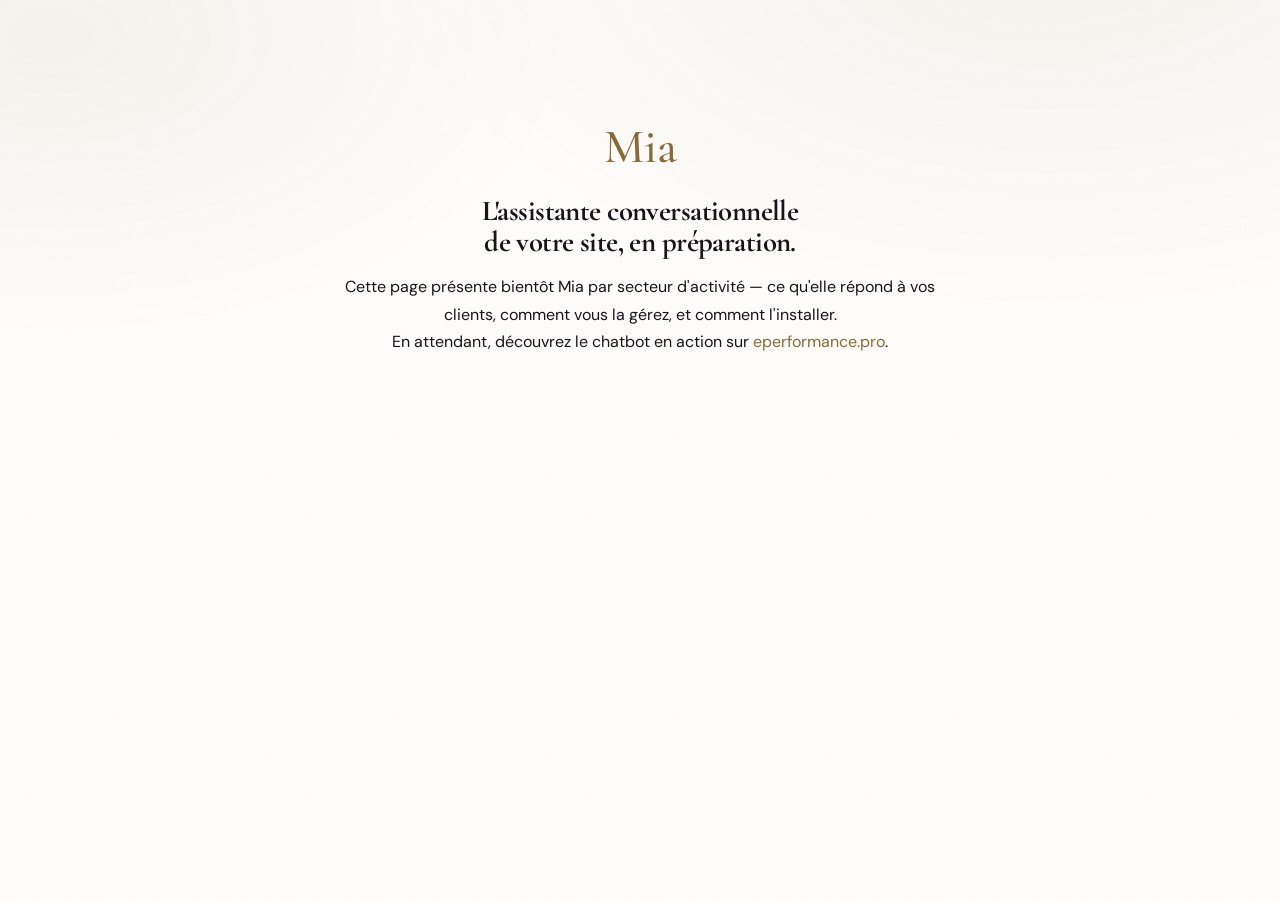
==== commit 74d8c436: "passation: LP v1 retiree de main (archivee), page d'attente, README de remise a SITE Decision du pro" ====
--- a/index.html
+++ b/index.html
@@ -1,767 +1,23 @@
-<!DOCTYPE html>
-<html lang="fr" class="no-js" data-theme="light">
+<!doctype html>
+<html lang="fr" data-theme="light">
 <head>
-  <meta charset="utf-8">
-  <meta name="viewport" content="width=device-width, initial-scale=1">
-  <!-- Boot de thème : avant tout rendu, pour éviter le flash (pattern site-eperformance) -->
-  <script>
-(function(){try{var t=localStorage.getItem('eperf-theme');
-if(t!=='dark'&&t!=='light'){t='light';}
-document.documentElement.setAttribute('data-theme',t);}catch(e){}})();
-  </script>
-  <title>Mia — l'assistante conversationnelle de votre site, par ePerformance</title>
-  <meta name="description" content="Mia répond à vos clients jour et nuit avec les informations de votre site : carte, horaires, produits, prestations. Assistante conversationnelle sectorielle d'ePerformance — testez-la en direct.">
-  <meta name="robots" content="index,follow,max-image-preview:large">
-  <link rel="canonical" href="https://mia.eperformance.pro/">
-  <meta name="author" content="ePerformance">
-
-  <!-- EXCEPTION DOCUMENTÉE — les seuls hex du projet sont les deux meta
-       theme-color ci-dessous, qui valent --bg (thème clair, puis thème sombre
-       via prefers-color-scheme). Le contrôle scripts/verifier-structure.py
-       les autorise explicitement et rien d'autre. -->
-  <meta name="theme-color" content="#fdfcfa">
-  <meta name="theme-color" content="#08080c" media="(prefers-color-scheme: dark)">
-
-  <!-- Icônes (copie du canonique site-eperformance — note d'origine dans README) -->
-  <link rel="icon" href="assets/img/favicon-32.png" sizes="32x32">
-  <link rel="icon" href="assets/img/favicon-16.png" sizes="16x16">
-  <link rel="apple-touch-icon" href="assets/img/icon-192.png">
-
-  <!-- Polices auto-hébergées : zéro Google Fonts. Deux graisses du premier écran. -->
-  <link rel="preload" href="assets/fonts/cormorant-garamond-700.woff2" as="font" type="font/woff2" crossorigin>
-  <link rel="preload" href="assets/fonts/dm-sans-400.woff2" as="font" type="font/woff2" crossorigin>
-  <link rel="preload" href="assets/fonts/dm-sans-500.woff2" as="font" type="font/woff2" crossorigin>
-
-  <link rel="stylesheet" href="assets/css/eperf.css">
-  <link rel="stylesheet" href="assets/css/landing.css">
-
-  <!-- Open Graph -->
-  <meta property="og:site_name" content="ePerformance">
-  <meta property="og:title" content="Mia — l'assistante conversationnelle de votre site">
-  <meta property="og:description" content="Mia répond à vos clients jour et nuit avec les informations de votre site. Un moteur, douze métiers. Testez-la en direct.">
-  <meta property="og:type" content="website">
-  <meta property="og:url" content="https://mia.eperformance.pro/">
-  <meta property="og:image" content="https://mia.eperformance.pro/assets/img/og-image.jpg">
-  <meta property="og:image:width" content="1200">
-  <meta property="og:image:height" content="630">
-  <meta property="og:locale" content="fr_FR">
-  <meta name="twitter:card" content="summary_large_image">
-  <meta name="twitter:title" content="Mia — l'assistante conversationnelle de votre site">
-  <meta name="twitter:description" content="Mia répond à vos clients jour et nuit avec les informations de votre site. Testez-la en direct.">
-  <meta name="twitter:image" content="https://mia.eperformance.pro/assets/img/og-image.jpg">
-
-  <script type="application/ld+json">
-  {
-    "@context": "https://schema.org",
-    "@graph": [
-      {
-        "@type": "SoftwareApplication",
-        "name": "Mia",
-        "applicationCategory": "BusinessApplication",
-        "operatingSystem": "Web",
-        "description": "Assistante conversationnelle contextuelle au site client : elle répond aux visiteurs avec les informations du site et transmet chaque demande au propriétaire.",
-        "offers": {
-          "@type": "Offer",
-          "priceCurrency": "XOF",
-          "availability": "https://schema.org/InStock",
-          "url": "https://mia.eperformance.pro/"
-        },
-        "publisher": { "@type": "Organization", "name": "ePerformance", "url": "https://eperformance.pro/" }
-      },
-      {
-        "@type": "WebSite",
-        "name": "Mia — par ePerformance",
-        "url": "https://mia.eperformance.pro/",
-        "inLanguage": "fr",
-        "publisher": { "@type": "Organization", "name": "ePerformance", "url": "https://eperformance.pro/" }
-      }
-    ]
-  }
-  </script>
-
-  <script type="application/ld+json">
-  {
-    "@context": "https://schema.org",
-    "@type": "FAQPage",
-    "mainEntity": [
-      {
-        "@type": "Question",
-        "name": "Combien coûte Mia ? Y a-t-il un engagement ?",
-        "acceptedAnswer": { "@type": "Answer", "text": "Les tarifs ne sont pas publics : ils dépendent de votre site et de vos besoins. Contactez ePerformance pour recevoir une proposition — l'installation, la configuration de votre métier et l'accès à l'application sont inclus." }
-      },
-      {
-        "@type": "Question",
-        "name": "Qui voit les conversations de mes visiteurs ?",
-        "acceptedAnswer": { "@type": "Answer", "text": "Les conversations sont traitées par ePerformance en tant que sous-traitant du propriétaire du site. Le propriétaire y accède depuis l'application Mia. Les conversations sont conservées 12 mois, puis supprimées (purge automatique). Le visiteur final peut exercer ses droits d'accès et de suppression auprès du propriétaire du site." }
-      },
-      {
-        "@type": "Question",
-        "name": "Que fait Mia exactement ? Prend-elle les réservations ?",
-        "acceptedAnswer": { "@type": "Answer", "text": "Mia répond : elle utilise les informations de votre site pour répondre aux questions des visiteurs, à toute heure, et vous transmet chaque demande de contact, de devis ou de réservation. Elle ne prend pas encore une réservation réelle, ne passe pas une commande et ne traite pas un paiement : ces capacités d'exécution arrivent par intégration et sont toujours affichées avec le badge « Bientôt »." }
-      },
-      {
-        "@type": "Question",
-        "name": "Comment installer Mia sur mon site ?",
-        "acceptedAnswer": { "@type": "Answer", "text": "L'installation est réalisée par ePerformance : un script est ajouté à votre site, Mia est configurée avec votre métier et les informations de vos pages, et vous recevez votre accès à l'application Mia pour la gérer depuis votre téléphone." }
-      },
-      {
-        "@type": "Question",
-        "name": "Dans quelles langues Mia répond-elle ?",
-        "acceptedAnswer": { "@type": "Answer", "text": "Mia répond en français. L'ouverture à d'autres langues est prévue et sera annoncée comme nouvelle capacité quand elle sera branchée." }
-      }
-    ]
-  }
-  </script>
+<meta charset="utf-8">
+<meta name="viewport" content="width=device-width,initial-scale=1">
+<title>Mia — l'assistante conversationnelle des sites clients ePerformance</title>
+<meta name="description" content="Mia répond à vos clients 24 h/24 avec les informations de votre site, et vous prévenez dès qu'un prospect a besoin de vous. Page en préparation.">
+<meta name="robots" content="noindex,follow">
+<link rel="canonical" href="https://mia.eperformance.pro/">
+<style>
+/* Jetons canoniques — copie de déploiement, source : agent-ia-web/eperf_core (voir assets/css/NOTE) */
+</style>
+<link rel="stylesheet" href="assets/css/eperf.css">
 </head>
 <body>
-  <a class="skip-link" href="#contenu">Aller au contenu</a>
-
-  <header class="site-header header-landing">
-    <div class="conteneur barre-header">
-      <a class="marque" href="/" aria-label="Mia, par ePerformance — retour en haut">
-        <picture>
-          <img class="logo-img-light" src="assets/img/logo-light.webp" srcset="assets/img/logo-light@2x.webp 2x" alt="ePerformance" width="150" height="38" loading="eager">
-          <img class="logo-img-dark" src="assets/img/logo-dark.webp" srcset="assets/img/logo-dark@2x.webp 2x" alt="ePerformance" width="150" height="38" loading="eager">
-        </picture>
-        <span class="marque-suffixe">Mia</span>
-      </a>
-      <nav class="nav-principale" aria-label="Navigation principale">
-        <a href="#capacites">Capacités</a>
-        <a href="#demo">Démo</a>
-        <a href="#application">Application</a>
-        <a href="#faq">FAQ</a>
-      </nav>
-      <div class="actions-header">
-        <button class="theme-toggle" type="button" data-theme-toggle
-                aria-pressed="false" aria-label="Activer le thème sombre">
-          <svg class="icon-sun" viewBox="0 0 24 24" fill="none" stroke="currentColor"
-               stroke-width="2" stroke-linecap="round" aria-hidden="true">
-            <circle cx="12" cy="12" r="4"/><path d="M12 2v2M12 20v2M4.9 4.9l1.4 1.4M17.7 17.7l1.4 1.4M2 12h2M20 12h2M4.9 19.1l1.4-1.4M17.7 6.3l1.4-1.4"/>
-          </svg>
-          <svg class="icon-moon" viewBox="0 0 24 24" fill="none" stroke="currentColor"
-               stroke-width="2" stroke-linecap="round" stroke-linejoin="round" aria-hidden="true">
-            <path d="M21 12.8A9 9 0 1 1 11.2 3a7 7 0 0 0 9.8 9.8z"/>
-          </svg>
-        </button>
-        <a class="btn btn-gold btn-header" href="#demarrer">Installer Mia</a>
-      </div>
-    </div>
-  </header>
-
-  <main id="contenu">
-
-    <!-- ══════════════ S1 — HERO ══════════════ -->
-    <section class="hero" id="haut" aria-labelledby="titre-hero">
-      <div class="media-hero" aria-hidden="true">
-        <!-- Vidéo en boucle, muette (décision du propriétaire : sans voix générée).
-             Repli : l'attribut poster reste affiché si la vidéo ne charge pas. -->
-        <video class="video-hero" autoplay muted loop playsinline preload="metadata"
-               poster="assets/img/poster-hero.jpg" aria-hidden="true" tabindex="-1">
-          <source src="videos/hero-loop.mp4" type="video/mp4">
-          <source src="videos/hero-loop.webm" type="video/webm">
-        </video>
-        <div class="voile-hero"></div>
-      </div>
-
-      <div class="conteneur contenu-hero">
-        <p class="sur-titre">Assistante conversationnelle ePerformance</p>
-        <!-- GEN:HERO:DEBUT -->
-        <h1 id="titre-hero">Votre site mérite une assistante qui répond à vos clients jour et nuit</h1>
-        <p class="accroche-hero">Mia présente votre carte, vos horaires et vos options pour allergies et régimes, puis vous transmet chaque demande de réservation.</p>
-        <!-- GEN:HERO:FIN -->
-
-        <div class="choix-secteur">
-          <label for="select-secteur">Votre métier — la page s'adapte :</label>
-          <select id="select-secteur" name="secteur" autocomplete="off">
-            <!-- GEN:SELECT:DEBUT -->
-            <option value="restauration" selected>Restauration</option>
-            <option value="hotellerie">Hôtellerie</option>
-            <option value="ecommerce">Boutique en ligne</option>
-            <option value="immobilier">Immobilier</option>
-            <option value="mlm">Marketing de réseau</option>
-            <option value="beaute">Beauté et soins</option>
-            <option value="sante">Santé</option>
-            <option value="education">Éducation et formation</option>
-            <option value="evenementiel">Événementiel</option>
-            <option value="tourisme">Tourisme et voyages</option>
-            <option value="artisan">Artisanat et bâtiment</option>
-            <option value="vitrine">Site vitrine</option>
-        <!-- GEN:SELECT:FIN -->
-          </select>
-          <p class="sortie-aria" aria-live="polite" id="annonce-secteur"></p>
-        </div>
-
-        <div class="cta-hero">
-          <a class="btn btn-gold btn-lg" href="#demarrer">Installer Mia</a>
-          <a class="btn btn-outline btn-lg" href="#demo">Voir Mia en action</a>
-        </div>
-
-        <p class="acces-app">
-          <!-- TODO propriétaire : remplacer #/app par l'URL de l'application Mia
-               dès qu'elle sera communiquée. -->
-          <!-- <a href="#/app">Vous avez déjà Mia ? Gérez-la</a> -->
-          Vous avez déjà Mia ? L'accès à l'application arrive avec votre installation.
-        </p>
-      </div>
-    </section>
-
-    <!-- ══════════════ S2 — CE QUE MIA SAIT FAIRE ══════════════ -->
-    <section class="section" id="capacites" aria-labelledby="titre-capacites">
-      <div class="container">
-        <h2 id="titre-capacites">Ce que Mia sait faire dans votre métier</h2>
-        <p class="legende-regle">Deux niveaux, jamais mélangés : ce que Mia <strong>répond</strong> aujourd'hui (vérifiable dans la démo) et ce qu'elle <strong>exécutera</strong> après intégration, affiché « Bientôt ».</p>
-
-        <!-- GEN:PANELS:DEBUT -->
-      <article class="panel-secteur" data-panneau="restauration">
-        <p class="intention-metier">Un client affamé veut une réponse immédiate : la carte, les horaires, une table. Mia tient ce rôle jour et nuit — elle répond, et vous transmet la demande de réservation.</p>
-        <div class="colonnes-capacites">
-          <div class="colonne-repond">
-            <h3>Mia répond <span class="sous-titre-colonne">aujourd’hui, vérifiable en démo</span></h3>
-            <ul class="liste-repond">
-          <li>Demande de réservation transmise (prise de contact)</li>
-          <li>Réponse avec les informations de VOTRE site, 24 h sur 24</li>
-          <li>Escalade vers un humain quand la question dépasse sa connaissance du site</li>
-          <li>réservation</li>
-          <li>allergies et régimes</li>
-          <li>horaires</li>
-          <li>groupes et événements privés</li>
-            </ul>
-          </div>
-          <div class="colonne-execute">
-            <h3>Mia exécutera <span class="sous-titre-colonne">après intégration — roadmap</span></h3>
-            <ul class="liste-execute">
-          <li><span class="capacite">Réservation réelle avec agenda</span><span class="badge-bientot">Bientôt</span></li>
-          <li><span class="capacite">Commande en ligne</span><span class="badge-bientot">Bientôt</span></li>
-          <li><span class="capacite">Liste d'attente</span><span class="badge-bientot">Bientôt</span></li>
-            </ul>
-          </div>
-        </div>
-      </article>
-      <article class="panel-secteur" data-panneau="hotellerie" hidden>
-        <p class="intention-metier">Un voyageur réserve quand son doute est levé : la chambre, le tarif, l'arrivée, l'annulation. Mia répond à chacune de ces questions avec les informations de votre établissement.</p>
-        <div class="colonnes-capacites">
-          <div class="colonne-repond">
-            <h3>Mia répond <span class="sous-titre-colonne">aujourd’hui, vérifiable en démo</span></h3>
-            <ul class="liste-repond">
-          <li>Demande de réservation transmise (prise de contact)</li>
-          <li>Réponse avec les informations de VOTRE site, 24 h sur 24</li>
-          <li>Escalade vers un humain quand la question dépasse sa connaissance du site</li>
-          <li>arrivée et départ</li>
-          <li>réservation et annulation</li>
-          <li>équipements</li>
-          <li>accès et stationnement</li>
-            </ul>
-          </div>
-          <div class="colonne-execute">
-            <h3>Mia exécutera <span class="sous-titre-colonne">après intégration — roadmap</span></h3>
-            <ul class="liste-execute">
-          <li><span class="capacite">Réservation réelle</span><span class="badge-bientot">Bientôt</span></li>
-          <li><span class="capacite">Check-in digital</span><span class="badge-bientot">Bientôt</span></li>
-          <li><span class="capacite">Room service</span><span class="badge-bientot">Bientôt</span></li>
-          <li><span class="capacite">Upselling</span><span class="badge-bientot">Bientôt</span></li>
-            </ul>
-          </div>
-        </div>
-      </article>
-      <article class="panel-secteur" data-panneau="ecommerce" hidden>
-        <p class="intention-metier">Un client qui hésite sur la livraison, la taille ou le retour repart sans acheter. Mia répond au moment précis de l'hésitation — et capture le contact d'un panier abandonné.</p>
-        <div class="colonnes-capacites">
-          <div class="colonne-repond">
-            <h3>Mia répond <span class="sous-titre-colonne">aujourd’hui, vérifiable en démo</span></h3>
-            <ul class="liste-repond">
-          <li>Capture de contact sur panier abandonné</li>
-          <li>Réponse avec les informations de VOTRE site, 24 h sur 24</li>
-          <li>Escalade vers un humain quand la question dépasse sa connaissance du site</li>
-          <li>livraison</li>
-          <li>retours et remboursements</li>
-          <li>paiement</li>
-          <li>compte client</li>
-            </ul>
-          </div>
-          <div class="colonne-execute">
-            <h3>Mia exécutera <span class="sous-titre-colonne">après intégration — roadmap</span></h3>
-            <ul class="liste-execute">
-          <li><span class="capacite">Lecture des commandes du site</span><span class="badge-bientot">Bientôt</span></li>
-          <li><span class="capacite">Récupération des paniers abandonnés</span><span class="badge-bientot">Bientôt</span></li>
-          <li><span class="capacite">Recommandations produits</span><span class="badge-bientot">Bientôt</span></li>
-            </ul>
-          </div>
-        </div>
-      </article>
-      <article class="panel-secteur" data-panneau="immobilier" hidden>
-        <p class="intention-metier">Un prospect veut voir avant de visiter : le bien, le prix, le financement. Mia présente vos biens et qualifie le prospect pendant que vos agents travaillent.</p>
-        <div class="colonnes-capacites">
-          <div class="colonne-repond">
-            <h3>Mia répond <span class="sous-titre-colonne">aujourd’hui, vérifiable en démo</span></h3>
-            <ul class="liste-repond">
-          <li>Qualification du prospect (budget, localisation, type)</li>
-          <li>Réponse avec les informations de VOTRE site, 24 h sur 24</li>
-          <li>Escalade vers un humain quand la question dépasse sa connaissance du site</li>
-          <li>visite</li>
-          <li>financement</li>
-          <li>frais et notaire</li>
-          <li>estimation</li>
-            </ul>
-          </div>
-          <div class="colonne-execute">
-            <h3>Mia exécutera <span class="sous-titre-colonne">après intégration — roadmap</span></h3>
-            <ul class="liste-execute">
-          <li><span class="capacite">Agenda d'agent pour les visites</span><span class="badge-bientot">Bientôt</span></li>
-          <li><span class="capacite">Fiches envoyées automatiquement</span><span class="badge-bientot">Bientôt</span></li>
-          <li><span class="capacite">CRM</span><span class="badge-bientot">Bientôt</span></li>
-            </ul>
-          </div>
-        </div>
-      </article>
-      <article class="panel-secteur" data-panneau="mlm" hidden>
-        <p class="intention-metier">Un candidat se décide quand le démarrage, l'investissement et la rémunération sont clairs. Mia explique les trois en langage simple, 24 h sur 24.</p>
-        <div class="colonnes-capacites">
-          <div class="colonne-repond">
-            <h3>Mia répond <span class="sous-titre-colonne">aujourd’hui, vérifiable en démo</span></h3>
-            <ul class="liste-repond">
-          <li>Qualification et recrutement 24 h sur 24</li>
-          <li>Réponse avec les informations de VOTRE site, 24 h sur 24</li>
-          <li>Escalade vers un humain quand la question dépasse sa connaissance du site</li>
-          <li>démarrage et investissement</li>
-          <li>plan de rémunération</li>
-          <li>produits</li>
-          <li>parrainage et parrain</li>
-            </ul>
-          </div>
-          <div class="colonne-execute">
-            <h3>Mia exécutera <span class="sous-titre-colonne">après intégration — roadmap</span></h3>
-            <ul class="liste-execute">
-          <li><span class="capacite">Suivi d'activité du réseau</span><span class="badge-bientot">Bientôt</span></li>
-          <li><span class="capacite">Formations recommandées</span><span class="badge-bientot">Bientôt</span></li>
-            </ul>
-          </div>
-        </div>
-      </article>
-      <article class="panel-secteur" data-panneau="beaute" hidden>
-        <p class="intention-metier">Une cliente choisit un geste et une praticienne : quels soins, quels produits, quel délai pour un rendez-vous. Mia répond à tout cela depuis votre site — et laisse le rendez-vous à prendre avec vous.</p>
-        <div class="colonnes-capacites">
-          <div class="colonne-repond">
-            <h3>Mia répond <span class="sous-titre-colonne">aujourd’hui, vérifiable en démo</span></h3>
-            <ul class="liste-repond">
-          <li>Prise de rendez-vous transmise (contact)</li>
-          <li>Réponse avec les informations de VOTRE site, 24 h sur 24</li>
-          <li>Escalade vers un humain quand la question dépasse sa connaissance du site</li>
-          <li>soins</li>
-          <li>prise de rendez-vous</li>
-          <li>produits utilisés</li>
-          <li>annulation et report</li>
-            </ul>
-          </div>
-          <div class="colonne-execute">
-            <h3>Mia exécutera <span class="sous-titre-colonne">après intégration — roadmap</span></h3>
-            <ul class="liste-execute">
-          <li><span class="capacite">Rendez-vous réels avec agenda</span><span class="badge-bientot">Bientôt</span></li>
-          <li><span class="capacite">Rappels automatiques</span><span class="badge-bientot">Bientôt</span></li>
-            </ul>
-          </div>
-        </div>
-      </article>
-      <article class="panel-secteur" data-panneau="sante" hidden>
-        <p class="intention-metier">Une inquiétude doit se transformer en rendez-vous, pas rester sans réponse. Mia répond aux questions pratiques et vous transmet chaque demande de rendez-vous.</p>
-        <div class="colonnes-capacites">
-          <div class="colonne-repond">
-            <h3>Mia répond <span class="sous-titre-colonne">aujourd’hui, vérifiable en démo</span></h3>
-            <ul class="liste-repond">
-          <li>Tri et orientation des demandes, rappels</li>
-          <li>Réponse avec les informations de VOTRE site, 24 h sur 24</li>
-          <li>Escalade vers un humain quand la question dépasse sa connaissance du site</li>
-          <li>prise de rendez-vous</li>
-          <li>remboursement et mutuelle</li>
-          <li>assurance</li>
-          <li>urgences</li>
-            </ul>
-          </div>
-          <div class="colonne-execute">
-            <h3>Mia exécutera <span class="sous-titre-colonne">après intégration — roadmap</span></h3>
-            <ul class="liste-execute">
-          <li><span class="capacite">Rendez-vous réels</span><span class="badge-bientot">Bientôt</span></li>
-          <li><span class="capacite">Préparation avant consultation</span><span class="badge-bientot">Bientôt</span></li>
-            </ul>
-          </div>
-        </div>
-      </article>
-      <article class="panel-secteur" data-panneau="education" hidden>
-        <p class="intention-metier">Un futur étudiant compare des programmes avant de candidater. Mia présente les vôtres — niveau, durée, frais — et vous transmet chaque dossier.</p>
-        <div class="colonnes-capacites">
-          <div class="colonne-repond">
-            <h3>Mia répond <span class="sous-titre-colonne">aujourd’hui, vérifiable en démo</span></h3>
-            <ul class="liste-repond">
-          <li>Dossier de candidature transmis</li>
-          <li>Réponse avec les informations de VOTRE site, 24 h sur 24</li>
-          <li>Escalade vers un humain quand la question dépasse sa connaissance du site</li>
-          <li>inscription et dossier</li>
-          <li>frais de scolarité</li>
-          <li>diplômes et accréditations</li>
-          <li>calendrier et rythme</li>
-            </ul>
-          </div>
-          <div class="colonne-execute">
-            <h3>Mia exécutera <span class="sous-titre-colonne">après intégration — roadmap</span></h3>
-            <ul class="liste-execute">
-          <li><span class="capacite">Admission réelle en ligne</span><span class="badge-bientot">Bientôt</span></li>
-          <li><span class="capacite">Support étudiant automatisé</span><span class="badge-bientot">Bientôt</span></li>
-            </ul>
-          </div>
-        </div>
-      </article>
-      <article class="panel-secteur" data-panneau="evenementiel" hidden>
-        <p class="intention-metier">Un visiteur décide vite : le programme, la billetterie, l'accès. Mia répond en continu et vous transmet chaque demande de devis.</p>
-        <div class="colonnes-capacites">
-          <div class="colonne-repond">
-            <h3>Mia répond <span class="sous-titre-colonne">aujourd’hui, vérifiable en démo</span></h3>
-            <ul class="liste-repond">
-          <li>Demande de devis transmise (contact)</li>
-          <li>Réponse avec les informations de VOTRE site, 24 h sur 24</li>
-          <li>Escalade vers un humain quand la question dépasse sa connaissance du site</li>
-          <li>billetterie et places</li>
-          <li>devis</li>
-          <li>lieu et accès</li>
-          <li>prestataires et traiteurs</li>
-            </ul>
-          </div>
-          <div class="colonne-execute">
-            <h3>Mia exécutera <span class="sous-titre-colonne">après intégration — roadmap</span></h3>
-            <ul class="liste-execute">
-          <li><span class="capacite">Billetterie réelle</span><span class="badge-bientot">Bientôt</span></li>
-          <li><span class="capacite">Gestion des prestataires</span><span class="badge-bientot">Bientôt</span></li>
-            </ul>
-          </div>
-        </div>
-      </article>
-      <article class="panel-secteur" data-panneau="tourisme" hidden>
-        <p class="intention-metier">Un voyageur part quand les formalités et le devis sont clairs. Mia présente vos séjours et vous transmet chaque demande de réservation.</p>
-        <div class="colonnes-capacites">
-          <div class="colonne-repond">
-            <h3>Mia répond <span class="sous-titre-colonne">aujourd’hui, vérifiable en démo</span></h3>
-            <ul class="liste-repond">
-          <li>Devis et demande de réservation transmis (contact)</li>
-          <li>Réponse avec les informations de VOTRE site, 24 h sur 24</li>
-          <li>Escalade vers un humain quand la question dépasse sa connaissance du site</li>
-          <li>devis et réservation</li>
-          <li>formalités et visa</li>
-          <li>annulation</li>
-          <li>taille des groupes</li>
-            </ul>
-          </div>
-          <div class="colonne-execute">
-            <h3>Mia exécutera <span class="sous-titre-colonne">après intégration — roadmap</span></h3>
-            <ul class="liste-execute">
-          <li><span class="capacite">Réservation réelle</span><span class="badge-bientot">Bientôt</span></li>
-          <li><span class="capacite">Documents de voyage</span><span class="badge-bientot">Bientôt</span></li>
-            </ul>
-          </div>
-        </div>
-      </article>
-      <article class="panel-secteur" data-panneau="artisan" hidden>
-        <p class="intention-metier">Un client compare des devis pendant que vous êtes sur le chantier. Mia répond sur vos prestations, vos matériaux et vos délais — et vous transmet la demande.</p>
-        <div class="colonnes-capacites">
-          <div class="colonne-repond">
-            <h3>Mia répond <span class="sous-titre-colonne">aujourd’hui, vérifiable en démo</span></h3>
-            <ul class="liste-repond">
-          <li>Demande de devis transmise</li>
-          <li>Réponse avec les informations de VOTRE site, 24 h sur 24</li>
-          <li>Escalade vers un humain quand la question dépasse sa connaissance du site</li>
-          <li>devis</li>
-          <li>délais et planning</li>
-          <li>matériaux et finitions</li>
-          <li>zone d'intervention</li>
-            </ul>
-          </div>
-          <div class="colonne-execute">
-            <h3>Mia exécutera <span class="sous-titre-colonne">après intégration — roadmap</span></h3>
-            <ul class="liste-execute">
-          <li><span class="capacite">Devis réels</span><span class="badge-bientot">Bientôt</span></li>
-          <li><span class="capacite">Planning de chantier</span><span class="badge-bientot">Bientôt</span></li>
-            </ul>
-          </div>
-        </div>
-      </article>
-      <article class="panel-secteur" data-panneau="vitrine" hidden>
-        <p class="intention-metier">Sur un site de services, le visiteur veut une preuve avant un contact : le travail est-il réel, sous quels délais, dans quelle zone. Mia tient ce rôle — elle répond avec les informations de votre site, à toute heure, et amène chaque visiteur au contact.</p>
-        <div class="colonnes-capacites">
-          <div class="colonne-repond">
-            <h3>Mia répond <span class="sous-titre-colonne">aujourd’hui, vérifiable en démo</span></h3>
-            <ul class="liste-repond">
-          <li>Demande de devis transmise (prise de contact)</li>
-          <li>Réponse avec les informations de VOTRE site, 24 h sur 24</li>
-          <li>Escalade vers un humain quand la question dépasse sa connaissance du site</li>
-          <li>déroulement d'une prestation</li>
-          <li>devis</li>
-          <li>délais</li>
-          <li>zone d'intervention</li>
-            </ul>
-          </div>
-          <div class="colonne-execute">
-            <h3>Mia exécutera <span class="sous-titre-colonne">après intégration — roadmap</span></h3>
-            <ul class="liste-execute">
-          <li><span class="capacite">Prise de consultation avec agenda</span><span class="badge-bientot">Bientôt</span></li>
-          <li><span class="capacite">Devis et facturation automatisés</span><span class="badge-bientot">Bientôt</span></li>
-            </ul>
-          </div>
-        </div>
-      </article>
-    <!-- GEN:PANELS:FIN -->
-
-        <p class="note-source">Contenu sectoriel généré depuis le noyau ePerformance (<code>eperf_core/sectors.py</code>) — la même source que le générateur de sites et l'application Mia.</p>
-      </div>
-    </section>
-
-    <!-- ══════════════ S3 — COMMENT ÇA MARCHE ══════════════ -->
-    <section class="section section-alt" id="fonctionnement" aria-labelledby="titre-fonctionnement">
-      <div class="container">
-        <h2 id="titre-fonctionnement">Comment ça marche</h2>
-        <ol class="etapes">
-          <li class="etape">
-            <span class="numero-etape" aria-hidden="true">1</span>
-            <h3>Le visiteur pose sa question</h3>
-            <p>Sur votre site, à toute heure : horaires, carte, produits, prestations, délais. La question arrive même quand vous êtes fermé — ou sur un chantier.</p>
-          </li>
-          <li class="etape">
-            <span class="numero-etape" aria-hidden="true">2</span>
-            <h3>Mia répond avec les informations du site</h3>
-            <p>Elle s'appuie sur les pages de VOTRE site — pas sur des réponses génériques. Si la question dépasse sa connaissance, elle le dit et propose le contact humain.</p>
-          </li>
-          <li class="etape">
-            <span class="numero-etape" aria-hidden="true">3</span>
-            <h3>Vous recevez le lead et prenez la main</h3>
-            <p>Chaque demande — contact, devis, réservation en tant que demande — vous est transmise avec la conversation. Vous reprenez en votre nom, au bon moment.</p>
-          </li>
-        </ol>
-      </div>
-    </section>
-
-    <!-- ══════════════ S4 — DÉMONSTRATION INTERACTIVE ══════════════ -->
-    <section class="section" id="demo" aria-labelledby="titre-demo">
-      <div class="container container-narrow">
-        <h2 id="titre-demo">Voir Mia en action</h2>
-        <p class="legende-demo">Voici une vraie conversation avec une Mia de démonstration — pas une vidéo, pas un scénario figé. Chaque réponse est mesurée en direct.</p>
-
-        <noscript>
-          <p class="note-noscript">La démonstration interactive nécessite JavaScript. Pour voir Mia en action, contactez ePerformance — une démonstration vous sera faite en direct.</p>
-        </noscript>
-
-        <div class="fenetre-chat" data-demo>
-          <div class="entete-chat">
-            <span class="puce-en-ligne" aria-hidden="true"></span>
-            <span>Mia — démonstration</span>
-            <span class="compteur-questions" id="compteur-questions">5 questions disponibles</span>
-          </div>
-
-          <div class="fil-messages" id="fil-messages" role="log" aria-live="polite" aria-label="Conversation de démonstration avec Mia">
-            <div class="message mia">
-              <p>Bonjour. Je suis Mia, la démonstration d'ePerformance. Posez-moi une question — ou choisissez une suggestion ci-dessous.</p>
-            </div>
-          </div>
-
-          <div class="suggestions" id="suggestions" aria-label="Questions suggérées pour votre métier">
-            <!-- GEN:QUESTIONS:DEBUT -->
-      <template data-questions="restauration">Comment réserver une table ? Avez-vous des options pour les allergies et les régimes particuliers ? Quels sont vos horaires ?</template>
-      <template data-questions="hotellerie">À quelles heures se font l'arrivée et le départ ? Comment réserver et jusqu'à quand annuler ? Quels équipements sont disponibles ?</template>
-      <template data-questions="ecommerce">Quels sont vos délais et zones de livraison ? Comment fonctionnent les retours et les remboursements ? Quels moyens de paiement acceptez-vous ?</template>
-      <template data-questions="immobilier">Comment organiser une visite ? Comment se passe le financement d'un achat ? Quels sont les frais de notaire et les frais annexes ?</template>
-      <template data-questions="mlm">Comment démarrer et quel est l'investissement de départ ? Comment fonctionne le plan de rémunération ? Quels produits proposez-vous ?</template>
-      <template data-questions="beaute">Quels soins proposez-vous ? Comment prendre rendez-vous ? Quels produits utilisez-vous ?</template>
-      <template data-questions="sante">Comment prendre rendez-vous ? Vos prestations sont-elles prises en charge par la mutuelle ? Travaillez-vous avec les assurances ?</template>
-      <template data-questions="education">Comment s'inscrire et constituer son dossier ? Quels sont les frais de scolarité ? Vos diplômes sont-ils reconnus et accrédités ?</template>
-      <template data-questions="evenementiel">Comment obtenir des billets et où en trouver ? Comment obtenir un devis ? Où se déroule l'événement et comment y accéder ?</template>
-      <template data-questions="tourisme">Comment obtenir un devis et réserver ? Quelles sont les formalités et les visas nécessaires ? Quelle est votre politique d'annulation ?</template>
-      <template data-questions="artisan">Comment obtenir un devis ? Quels sont les délais et le planning de chantier ? Quels matériaux et finitions proposez-vous ?</template>
-      <template data-questions="vitrine">Comment se déroule une prestation, concrètement ? Comment obtenir un devis ? Quels sont vos délais d'intervention ?</template>
-    <!-- GEN:QUESTIONS:FIN -->
-          </div>
-
-          <form class="saisie-chat" id="form-chat" action="#" method="post">
-            <label class="etiquette-saisie" for="saisie-message">Votre question à Mia</label>
-            <div class="rangee-saisie">
-              <input type="text" id="saisie-message" name="message" maxlength="500"
-                     placeholder="Posez votre question…" autocomplete="off" required>
-              <button class="btn btn-gold" type="submit">Envoyer</button>
-            </div>
-          </form>
-
-          <p class="note-demo">Démonstration branchée sur l'API de production d'ePerformance, avec un site de démonstration. Limitée à 5 questions par visiteur — ensuite, installez Mia sur votre site.</p>
-        </div>
-      </div>
-    </section>
-
-    <!-- ══════════════ S5 — L'APPLICATION ══════════════ -->
-    <section class="section section-alt" id="application" aria-labelledby="titre-application">
-      <div class="container">
-        <h2 id="titre-application">Gérez Mia depuis votre téléphone</h2>
-        <p class="legende-regle">Mia est installée par ePerformance — et gérée par vous. L'application Mia vous montre ce qu'elle dit, vous prévient, et vous laisse prendre la main.</p>
-
-        <div class="grille-captures">
-          <figure class="capture">
-            <!-- Captures réelles de l'application, produites par le harnais de
-                 l'équipe ePerformance (docs/phase3-tache-6-6) — voir README. -->
-            <img src="assets/captures/application-accueil-mobile-390x844-clair.png"
-                 alt="Écran d'accueil de l'application Mia : salutation, recherche de réponse et raccourcis d'activité" width="390" height="844" loading="lazy">
-            <figcaption>L'accueil : l'état vivant et les actions du jour</figcaption>
-          </figure>
-          <figure class="capture">
-            <img src="assets/captures/application-conversation-mobile-390x844-clair.png"
-                 alt="Écran conversation de l'application Mia : discussion en cours avec prise en main possible" width="390" height="844" loading="lazy">
-            <figcaption>Les conversations : tout ce que Mia dit, et la prise en main</figcaption>
-          </figure>
-          <figure class="capture">
-            <img src="assets/captures/console-competences-de-mia-mobile-390x844-clair.png"
-                 alt="Écran compétences de Mia : les thèmes de questions que l'assistante sait traiter pour votre métier" width="390" height="844" loading="lazy">
-            <figcaption>Les compétences : ce que Mia sait faire dans votre métier</figcaption>
-          </figure>
-          <figure class="capture capture-sombre">
-            <img src="assets/captures/application-accueil-mobile-390x844-sombre.png"
-                 alt="Écran d'accueil de l'application Mia en thème sombre" width="390" height="844" loading="lazy">
-            <figcaption>Thème clair et sombre, comme la landing</figcaption>
-          </figure>
-        </div>
-
-        <ul class="fonctionnalites-app">
-          <li><strong>Notifications</strong> — un nouveau lead, une escalade, un message non lu : vous êtes prévenu.</li>
-          <li><strong>Prise en main</strong> — entrez dans la conversation quand la question dépasse Mia.</li>
-          <li><strong>Analytics</strong> — volume, thèmes posés, demandes transmises : l'historique et les tendances.</li>
-        </ul>
-
-        <div class="bloc-install" id="installer-app">
-          <!-- TODO propriétaire : l'URL de l'application (PWA installable) sera
-               communiquée — remplacer le comportement ci-dessous par un simple
-               <a href="URL-DE-L-APP"> dès réception. -->
-          <button class="btn btn-gold btn-lg" type="button" id="btn-installer-app" data-placeholder="#/app">Installer l'application</button>
-          <p class="note-install" id="note-install">L'accès à l'application est livré avec l'installation de Mia sur votre site.</p>
-        </div>
-      </div>
-    </section>
-
-    <!-- ══════════════ S6 — PREUVES ══════════════ -->
-    <section class="section" id="preuves" aria-labelledby="titre-preuves">
-      <div class="container">
-        <h2 id="titre-preuves">Des preuves, pas des promesses</h2>
-
-        <p class="declaration-honnete">Aucun témoignage affiché : Mia n'a pas encore de clients publics, et aucune note étoilée n'est inventée. Ce qui suit est vérifiable — et le reste, dès que des clients le seront, avec leur accord.</p>
-
-        <div class="bloc-preuve">
-          <h3>Un moteur, douze métiers</h3>
-          <p>Le même moteur conversationnel, spécifié pour chaque métier client — et vérifié par <strong>11 contrôles automatiques</strong> à chaque génération (composition des pages, données obligatoires, illustrations, accessibilité des jetons).</p>
-          <ul class="banc-secteurs">
-            <!-- GEN:BANC:DEBUT -->
-        <li data-secteur="restauration">Restauration</li>
-        <li data-secteur="hotellerie">Hôtellerie</li>
-        <li data-secteur="ecommerce">Boutique en ligne</li>
-        <li data-secteur="immobilier">Immobilier</li>
-        <li data-secteur="mlm">Marketing de réseau</li>
-        <li data-secteur="beaute">Beauté et soins</li>
-        <li data-secteur="sante">Santé</li>
-        <li data-secteur="education">Éducation et formation</li>
-        <li data-secteur="evenementiel">Événementiel</li>
-        <li data-secteur="tourisme">Tourisme et voyages</li>
-        <li data-secteur="artisan">Artisanat et bâtiment</li>
-        <li data-secteur="vitrine">Site vitrine</li>
-      <!-- GEN:BANC:FIN -->
-          </ul>
-        </div>
-
-        <div class="bloc-preuve">
-          <h3>Des mesures réelles, pas des affirmations</h3>
-          <p>Le temps de réponse de la démo ci-dessus est <strong>mesuré en direct</strong> à chaque conversation — le chiffre que vous voyez est celui que l'API a réellement pris. Mesures de référence prises par ePerformance le <strong>19 septembre 2026</strong> sur l'API de production : réponses entre <strong>7 et 11 secondes</strong> sur des questions complètes. C'est le temps d'une vraie réponse rédigée — pas une réponse enregistrée.</p>
-          <p class="note-mesure">La page « hyper performance » d'ePerformance tient par ces chiffres-là : mesurés, datés, reproductibles.</p>
-        </div>
-
-        <div class="bloc-preuve">
-          <h3>La démonstration par l'action</h3>
-          <p>Cette page ne raconte pas ce que Mia ferait : elle vous laisse lui parler. La démo ci-dessus est branchée sur la même API que les sites clients.</p>
-        </div>
-      </div>
-    </section>
-
-    <!-- ══════════════ S7 — FAQ ══════════════ -->
-    <section class="section section-alt" id="faq" aria-labelledby="titre-faq">
-      <div class="container container-narrow">
-        <h2 id="titre-faq">Questions fréquentes</h2>
-
-        <details class="faq-item">
-          <summary>Combien coûte Mia ? Y a-t-il un engagement ?</summary>
-          <div class="faq-reponse">
-            <p>Les tarifs ne sont pas publics : ils dépendent de votre site et de vos besoins. <a href="https://eperformance.pro/" rel="noopener">Contactez ePerformance</a> pour recevoir une proposition — l'installation, la configuration de votre métier et l'accès à l'application sont inclus.</p>
-          </div>
-        </details>
-
-        <details class="faq-item">
-          <summary>Qui voit les conversations de mes visiteurs ?</summary>
-          <div class="faq-reponse">
-            <p>Les conversations sont traitées par ePerformance en tant que <strong>sous-traitant</strong> du propriétaire du site. Le propriétaire y accède depuis l'application Mia. Les conversations sont conservées <strong>12 mois</strong>, puis supprimées (purge automatique). Le visiteur final peut exercer ses droits d'accès et de suppression auprès du propriétaire du site.</p>
-          </div>
-        </details>
-
-        <details class="faq-item">
-          <summary>Que fait Mia exactement ? Prend-elle les réservations ?</summary>
-          <div class="faq-reponse">
-            <p>Mia <strong>répond</strong> : elle utilise les informations de votre site pour répondre aux questions des visiteurs, à toute heure, et vous transmet chaque demande de contact, de devis ou de réservation. Elle <strong>n'exécute pas encore</strong> d'opérations — une réservation réelle, une commande, un paiement — ces capacités arrivent par intégration et sont toujours affichées avec le badge « Bientôt », jamais vendues comme actives.</p>
-          </div>
-        </details>
-
-        <details class="faq-item">
-          <summary>Comment installer Mia sur mon site ?</summary>
-          <div class="faq-reponse">
-            <p>L'installation est réalisée par ePerformance : un script est ajouté à votre site, Mia est configurée avec votre métier et les informations de vos pages, et vous recevez votre accès à l'application Mia pour la gérer depuis votre téléphone. Vous n'avez rien à coder.</p>
-          </div>
-        </details>
-
-        <details class="faq-item">
-          <summary>Dans quelles langues Mia répond-elle ?</summary>
-          <div class="faq-reponse">
-            <p>Mia répond en français. L'ouverture à d'autres langues est prévue et sera annoncée comme nouvelle capacité quand elle sera branchée — pas avant.</p>
-          </div>
-        </details>
-      </div>
-    </section>
-
-    <!-- ══════════════ S8 — CTA FINAL ══════════════ -->
-    <section class="section cta-final" id="demarrer" aria-labelledby="titre-demarrer">
-      <div class="container container-narrow">
-        <h2 id="titre-demarrer">Installez Mia sur votre site</h2>
-        <p class="rappel-secteur">La page est réglée sur : <strong id="rappel-metier">Restauration</strong>. Un autre métier ? Changez le sélecteur en haut de page — tout s'adapte.</p>
-        <div class="cta-final-boutons">
-          <a class="btn btn-gold btn-lg" href="#installer-app">Installer Mia</a>
-          <a class="btn btn-outline btn-lg" href="#demo">Voir Mia en action</a>
-        </div>
-        <p class="note-cta">Installation et configuration par ePerformance — <a href="https://eperformance.pro/" rel="noopener">eperformance.pro</a></p>
-      </div>
-    </section>
-  </main>
-
-  <footer class="footer">
-    <div class="container grille-footer">
-      <div>
-        <picture>
-          <img class="logo-img-light" src="assets/img/logo-light.webp" alt="ePerformance" width="150" height="38" loading="lazy">
-          <img class="logo-img-dark" src="assets/img/logo-dark.webp" alt="ePerformance" width="150" height="38" loading="lazy">
-        </picture>
-        <p>Mia est le produit d'assistante conversationnelle d'ePerformance — contextuel au site de chaque client.</p>
-      </div>
-      <div>
-        <h3>Explorer</h3>
-        <a href="#capacites">Ce que Mia sait faire</a>
-        <a href="#demo">Démonstration</a>
-        <a href="#application">L'application</a>
-        <a href="#faq">FAQ</a>
-      </div>
-      <div>
-        <h3>ePerformance</h3>
-        <a href="https://eperformance.pro/" rel="noopener">eperformance.pro</a>
-        <a href="https://blog.eperformance.pro/" rel="noopener">Le blog</a>
-        <a href="https://eperformance.pro/#contact" rel="noopener">Contact</a>
-      </div>
-    </div>
-    <div class="container bas-footer">
-      <p>ePerformance — Mia · Propriétaire : K. Stéphane Ballo · 2026</p>
-      <p class="confidentialite">Les conversations des visiteurs sont traitées par ePerformance en tant que sous-traitant, conservées 12 mois — voir la FAQ.</p>
-    </div>
-  </footer>
-
-  <script src="assets/js/landing.js" defer></script>
+<main style="max-width:640px;margin:12vh auto;padding:0 24px;text-align:center">
+  <p style="font-family:var(--police-titres);font-size:clamp(2rem,6vw,3rem);color:var(--gold);margin:0 0 8px">Mia</p>
+  <h1 style="font-family:var(--police-titres);font-size:clamp(1.3rem,4vw,1.8rem);color:var(--texte);margin:0 0 16px">L'assistante conversationnelle de votre site, en préparation.</h1>
+  <p style="color:var(--texte2);line-height:1.7">Cette page présente bientôt Mia par secteur d'activité — ce qu'elle répond à vos clients, comment vous la gérez, et comment l'installer.</p>
+  <p style="color:var(--texte2);line-height:1.7">En attendant, découvrez le chatbot en action sur <a href="https://eperformance.pro" style="color:var(--gold)">eperformance.pro</a>.</p>
+</main>
 </body>
 </html>
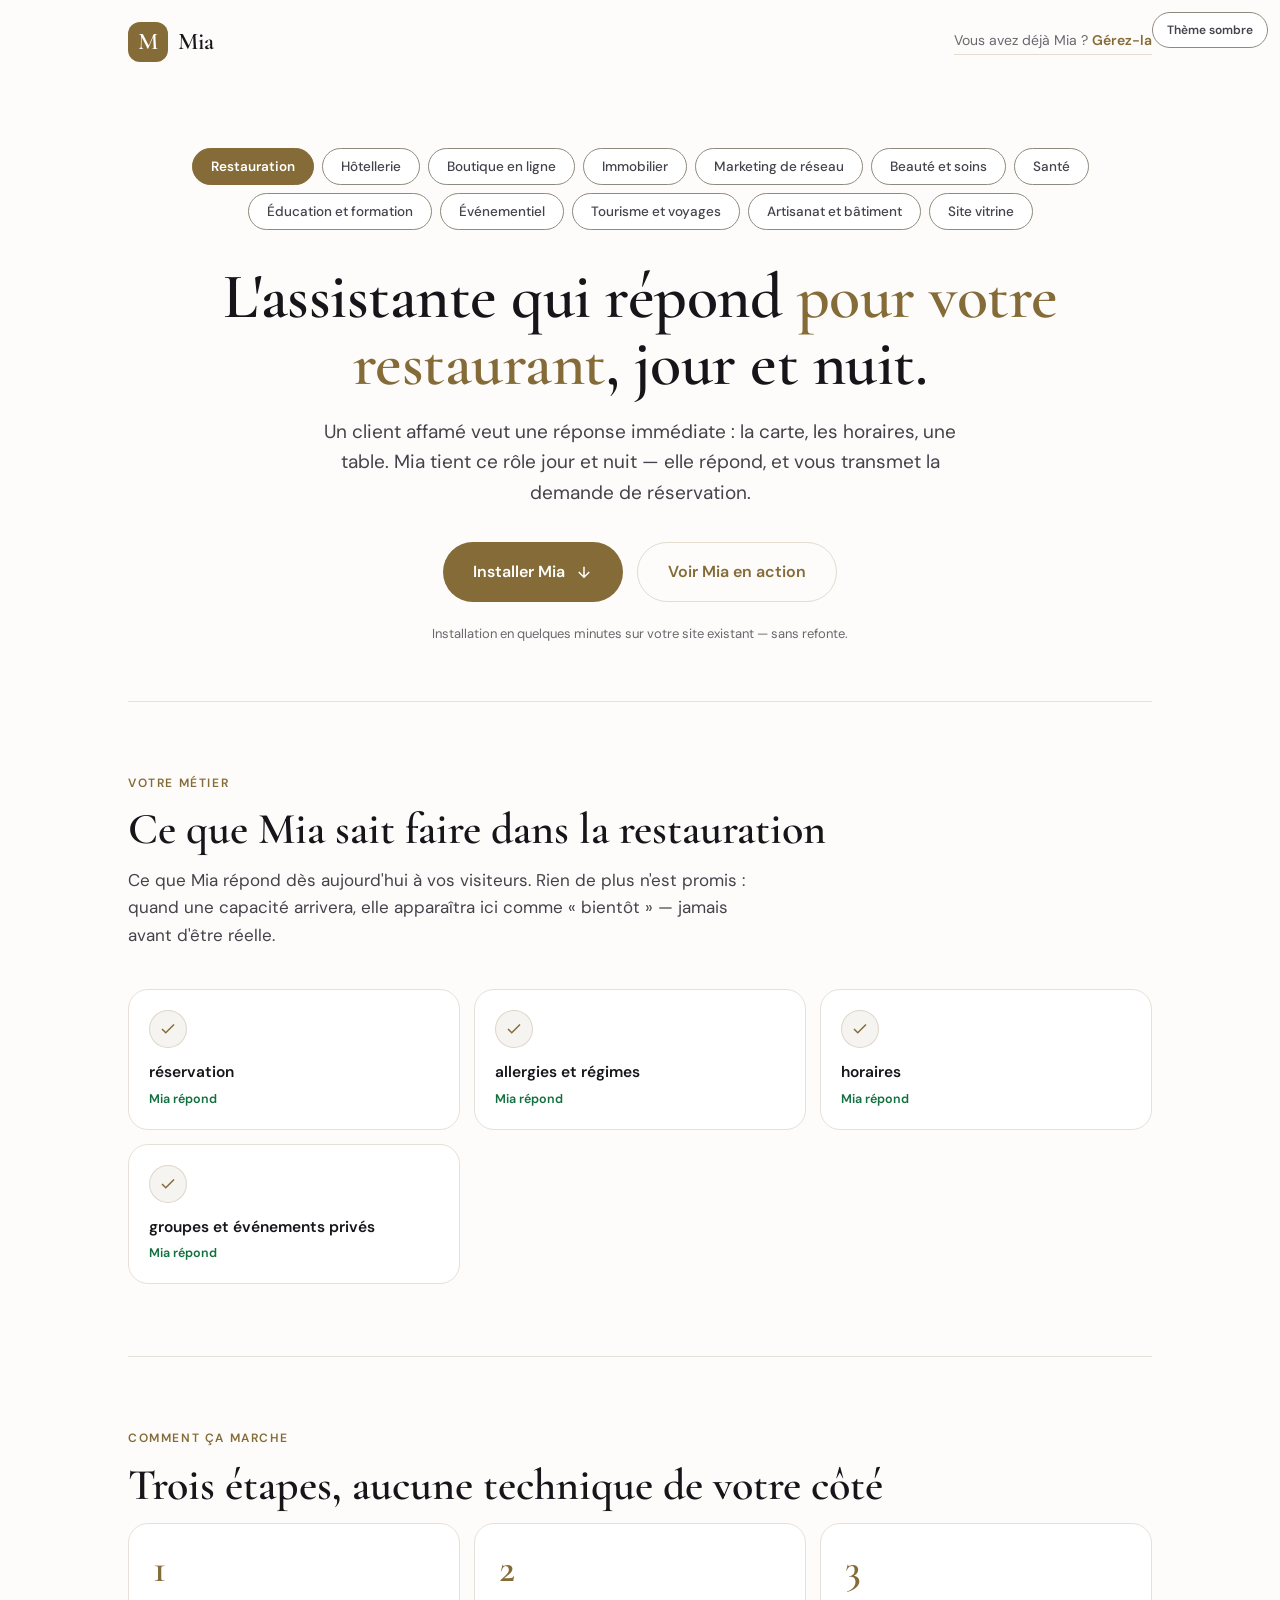
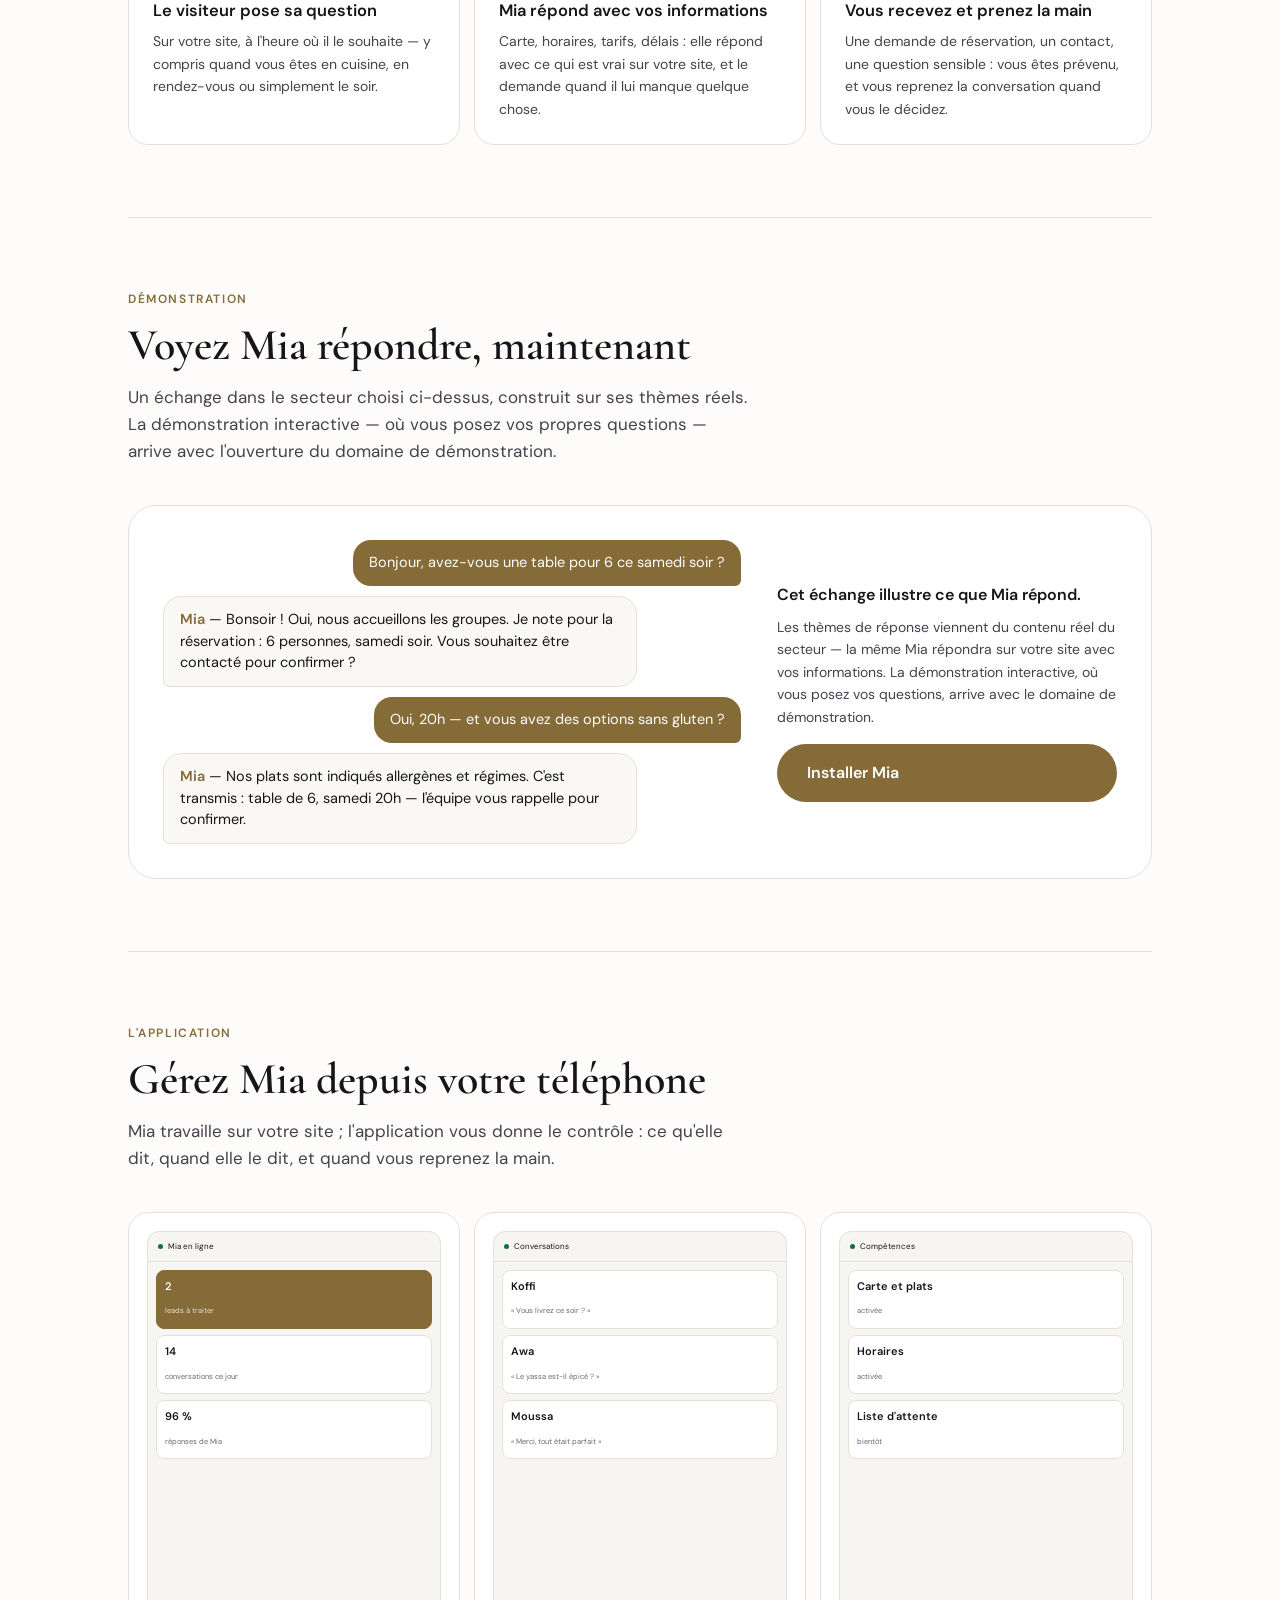
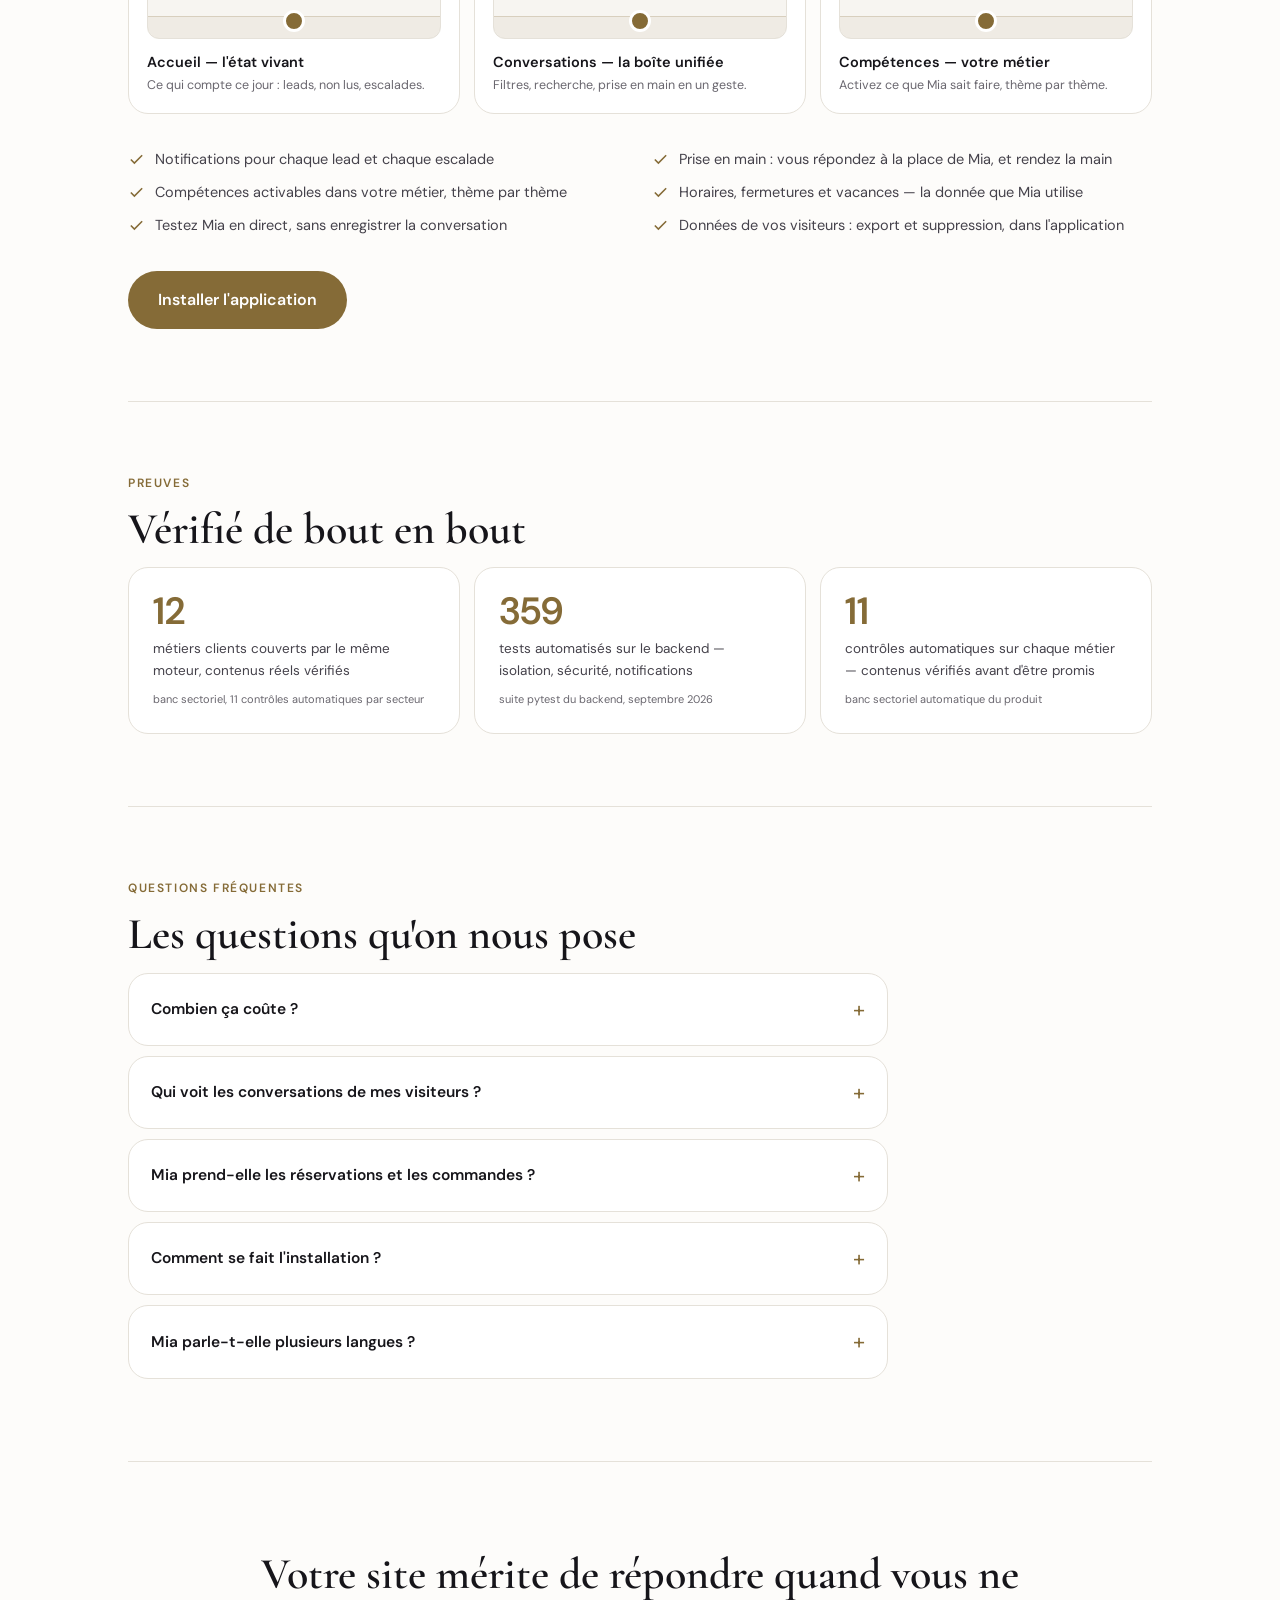
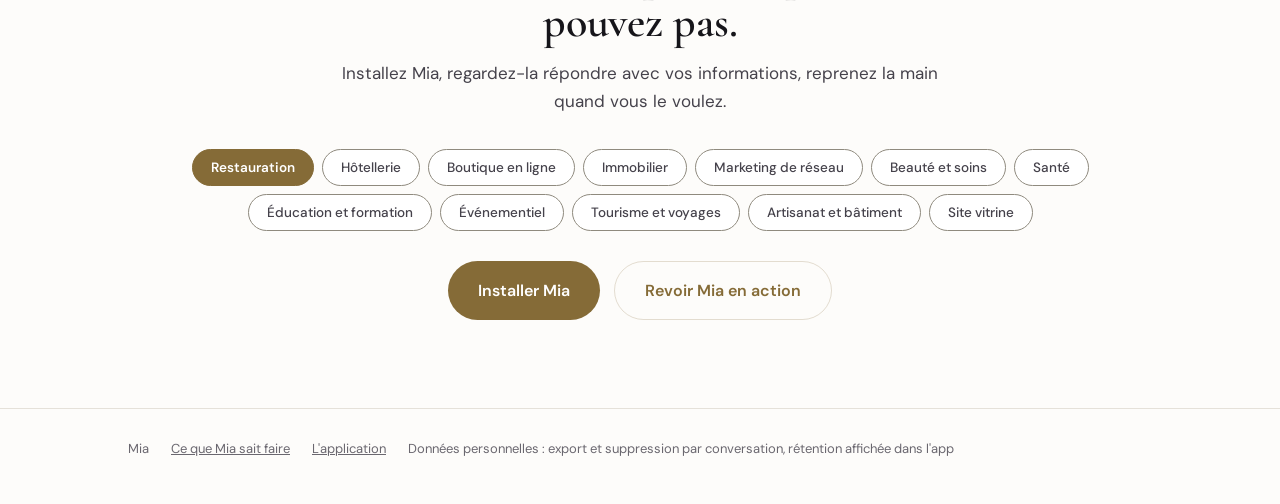
==== commit e934a200: "lp: LP de SITE remplace la page d'attente (A.3) - garde-fou contrat §7 passe sur la LP servie" ====
--- a/index.html
+++ b/index.html
@@ -1,23 +1,664 @@
-<!doctype html>
-<html lang="fr" data-theme="light">
+<!DOCTYPE html>
+<html lang="fr">
 <head>
 <meta charset="utf-8">
-<meta name="viewport" content="width=device-width,initial-scale=1">
-<title>Mia — l'assistante conversationnelle des sites clients ePerformance</title>
-<meta name="description" content="Mia répond à vos clients 24 h/24 avec les informations de votre site, et vous prévenez dès qu'un prospect a besoin de vous. Page en préparation.">
-<meta name="robots" content="noindex,follow">
+<meta name="viewport" content="width=device-width, initial-scale=1">
+<meta name="theme-color" content="var(--fond)">
+<meta name="description" content="Mia répond à vos clients sur votre site, jour et nuit, dans votre métier. Vous recevez les demandes et prenez la main quand vous voulez.">
 <link rel="canonical" href="https://mia.eperformance.pro/">
+<title>Mia — l'assistante qui répond pour votre métier</title>
 <style>
-/* Jetons canoniques — copie de déploiement, source : agent-ia-web/eperf_core (voir assets/css/NOTE) */
+/* ================================================================
+   LP MIA — maquette executable. Jetons du noyau uniquement
+   (mêmes primitives + sémantique que la maquette app validée).
+   Contenu sectoriel : eperformance-mia/contenu-sectoriel.json,
+   généré depuis agent-ia-web/eperf_core/sectors.py — JAMAIS
+   réécrit à la main. Indexable sans JavaScript : le secteur par
+   défaut (restauration) est rendu en balisage ci-dessous.
+   ================================================================ */
+:root {
+  --p-blanc: #ffffff;
+  --p-neutre-0: #fdfcfa; --p-neutre-1: #faf8f4; --p-neutre-2: #f7f5f1;
+  --p-neutre-3: #e5e1d9; --p-neutre-4: #d5cfc3; --p-neutre-5: #b0aaa0;
+  --p-neutre-6: #8f8a7e; --p-neutre-7: #6a676f; --p-neutre-8: #45424b;
+  --p-neutre-9: #16151a;
+  --p-sombre-0: #08080c; --p-sombre-1: #0c0c10; --p-sombre-2: #101014;
+  --p-sombre-3: #14141a; --p-sombre-4: #1c1c22; --p-sombre-5: #282830;
+  --p-sombre-6: #646470; --p-sombre-7: #8b8b96; --p-sombre-8: #b0aaa0;
+  --p-sombre-9: #edeae3;
+  --p-accent-clair: #856b37;      --p-accent-sombre: #c9a96e;
+  --p-accent-appuye-clair: #735d32; --p-accent-appuye-sombre: #e2c07a;
+  --p-rayon-sm: 12px; --p-rayon-md: 20px; --p-rayon-lg: 28px;
+  --p-rayon-pilule: 999px;
+  --p-duree: 300ms; --p-duree-lente: 600ms;
+  --p-courbe: cubic-bezier(0.16, 1, 0.3, 1);
+  --fond: var(--p-neutre-0); --fond-2: var(--p-neutre-2);
+  --surface: var(--p-blanc); --surface-2: var(--p-neutre-1);
+  --texte: var(--p-neutre-9); --texte-doux: var(--p-neutre-8);
+  --texte-discret: var(--p-neutre-7);
+  --accent: var(--p-accent-clair); --accent-appuye: var(--p-accent-appuye-clair);
+  --accent-trace: color-mix(in srgb, var(--p-accent-clair) 7%, transparent);
+  --accent-filet: color-mix(in srgb, var(--p-accent-clair) 22%, transparent);
+  --sur-accent: var(--p-blanc);
+  --filet: var(--p-neutre-3); --filet-controle: var(--p-neutre-6);
+  --succes: var(--p-etat-succes-clair, #12703f);
+  --police-titres: 'Cormorant Garamond', Georgia, serif;
+  --police-corps: 'DM Sans', system-ui, -apple-system, 'Segoe UI', sans-serif;
+  color-scheme: light;
+}
+[data-theme='dark'] {
+  --fond: var(--p-sombre-0); --fond-2: var(--p-sombre-1);
+  --surface: var(--p-sombre-2); --surface-2: var(--p-sombre-3);
+  --texte: var(--p-sombre-9); --texte-doux: var(--p-sombre-8);
+  --texte-discret: var(--p-sombre-7);
+  --accent: var(--p-accent-sombre); --accent-appuye: var(--p-accent-appuye-sombre);
+  --accent-trace: color-mix(in srgb, var(--p-accent-sombre) 8%, transparent);
+  --accent-filet: color-mix(in srgb, var(--p-accent-sombre) 22%, transparent);
+  --sur-accent: #0a0a0e;
+  --filet: var(--p-sombre-4); --filet-controle: var(--p-sombre-6);
+  --succes: var(--p-etat-succes-sombre, #6fcf8a);
+  color-scheme: dark;
+}
+@font-face { font-family:'DM Sans'; src:url('assets/fonts/dm-sans-400.woff2') format('woff2'); font-weight:400; font-display:swap; }
+@font-face { font-family:'DM Sans'; src:url('assets/fonts/dm-sans-500.woff2') format('woff2'); font-weight:500; font-display:swap; }
+@font-face { font-family:'DM Sans'; src:url('assets/fonts/dm-sans-600.woff2') format('woff2'); font-weight:600; font-display:swap; }
+@font-face { font-family:'Cormorant Garamond'; src:url('assets/fonts/cormorant-garamond-600.woff2') format('woff2'); font-weight:600; font-display:swap; }
+
+* { margin:0; padding:0; box-sizing:border-box; }
+body { font-family:var(--police-corps); background:var(--fond); color:var(--texte); line-height:1.6;
+       transition:background-color var(--p-duree) var(--p-courbe), color var(--p-duree) var(--p-courbe); }
+button { font-family:inherit; cursor:pointer; }
+:focus-visible { outline:2px solid var(--accent); outline-offset:2px; border-radius:4px; }
+img, svg { display:block; }
+main { max-width:1080px; margin:0 auto; padding:0 28px; }
+
+/* bandeau haut */
+.barre { max-width:1080px; margin:0 auto; padding:22px 28px; display:flex; align-items:center; gap:14px; }
+.marque { display:flex; align-items:center; gap:10px; font-family:var(--police-titres); font-size:24px; font-weight:600; flex:1; }
+.logo { width:40px; height:40px; border-radius:12px; background:var(--accent); color:var(--sur-accent); display:grid; place-items:center; font-size:24px; }
+.barre .deja { font-size:14px; color:var(--texte-discret); text-decoration:none; border-bottom:1px solid var(--accent-filet); padding-bottom:2px; }
+.barre .deja b { color:var(--accent); font-weight:600; }
+
+/* S1 hero */
+.hero { max-width:1080px; margin:0 auto; padding:64px 28px 56px; text-align:center; }
+.selecteur { display:inline-flex; flex-wrap:wrap; gap:8px; justify-content:center; margin-bottom:34px; }
+.selecteur button {
+  padding:9px 18px; border-radius:var(--p-rayon-pilule); border:1px solid var(--filet-controle);
+  background:var(--surface); color:var(--texte-doux); font-size:13.5px; font-weight:500;
+  transition:all var(--p-duree) var(--p-courbe);
+}
+.selecteur button[aria-pressed="true"] { background:var(--accent); border-color:var(--accent); color:var(--sur-accent); font-weight:600; }
+.hero h1 { font-family:var(--police-titres); font-size:64px; line-height:1.04; font-weight:600; letter-spacing:-0.5px; max-width:900px; margin:0 auto 20px; }
+.hero h1 em { font-style:normal; color:var(--accent); }
+.hero .promesse { font-size:19px; color:var(--texte-doux); max-width:640px; margin:0 auto 34px; }
+.cta-rangee { display:flex; gap:14px; justify-content:center; flex-wrap:wrap; }
+.bouton { display:inline-flex; align-items:center; gap:10px; padding:16px 30px; border-radius:var(--p-rayon-pilule);
+          background:var(--accent); color:var(--sur-accent); font-size:16px; font-weight:600; text-decoration:none;
+          transition:background-color var(--p-duree) var(--p-courbe), transform var(--p-duree) var(--p-courbe); border:none; }
+.bouton:hover { background:var(--accent-appuye); transform:translateY(-2px); }
+.bouton.secondaire { background:transparent; color:var(--accent); border:1px solid var(--accent-filet); }
+.bouton.secondaire:hover { background:var(--accent-trace); }
+.hero .note { margin-top:22px; font-size:13px; color:var(--texte-discret); }
+
+/* sections communes */
+section { padding:72px 0; }
+section + section { border-top:1px solid var(--filet); }
+.sur-titre { font-size:12px; font-weight:700; letter-spacing:1.6px; text-transform:uppercase; color:var(--accent); margin-bottom:12px; }
+h2 { font-family:var(--police-titres); font-size:44px; line-height:1.1; font-weight:600; margin-bottom:14px; max-width:760px; }
+.intro { font-size:17px; color:var(--texte-doux); max-width:620px; margin-bottom:40px; }
+
+/* S2 capacites */
+.capacites { display:grid; grid-template-columns:repeat(3,1fr); gap:14px; }
+.capacite { background:var(--surface); border:1px solid var(--filet); border-radius:var(--p-rayon-md); padding:20px; }
+.capacite-icone { width:38px; height:38px; border-radius:50%; background:var(--accent-trace); border:1px solid var(--accent-filet);
+                   color:var(--accent); display:grid; place-items:center; margin-bottom:12px; }
+.capacite h4 { font-size:15.5px; font-weight:600; margin-bottom:4px; }
+.capacite-etat { font-size:12.5px; font-weight:600; color:var(--succes); }
+.capacite-etat.bientot { color:var(--texte-discret); }
+
+/* S3 etapes */
+.etapes { display:grid; grid-template-columns:repeat(3,1fr); gap:14px; counter-reset:etape; }
+.etape { background:var(--surface); border:1px solid var(--filet); border-radius:var(--p-rayon-md); padding:24px; position:relative; }
+.etape::before { counter-increment:etape; content:counter(etape); font-family:var(--police-titres); font-size:40px; font-weight:600;
+                  color:var(--accent); display:block; margin-bottom:10px; line-height:1; }
+.etape h3 { font-size:16.5px; font-weight:600; margin-bottom:6px; }
+.etape p { font-size:14px; color:var(--texte-doux); }
+
+/* S4 demo */
+.demo { background:var(--surface); border:1px solid var(--filet); border-radius:var(--p-rayon-lg); padding:34px;
+         display:grid; grid-template-columns:1fr 340px; gap:36px; align-items:center; }
+.demo .fil { display:flex; flex-direction:column; gap:10px; }
+.bulle { max-width:82%; padding:12px 16px; border-radius:18px; font-size:14.5px; line-height:1.5; }
+.bulle.visiteur { align-self:flex-end; background:var(--accent); color:var(--sur-accent); border-bottom-right-radius:6px; }
+.bulle.mia { align-self:flex-start; background:var(--surface-2); border:1px solid var(--filet); border-bottom-left-radius:6px; }
+.bulle.mia b { color:var(--accent); }
+.demo .encart { font-size:14px; color:var(--texte-doux); }
+.demo .encart b { display:block; font-size:16px; color:var(--texte); margin-bottom:8px; }
+.demo .encart .bouton { margin-top:16px; display:flex; }
+
+/* S5 app */
+.app-rangee { display:grid; grid-template-columns:1fr 1fr 1fr; gap:14px; margin-bottom:34px; }
+.apercu { background:var(--surface); border:1px solid var(--filet); border-radius:var(--p-rayon-md); padding:18px; }
+.apercu .mini { aspect-ratio:9/12.5; border-radius:var(--p-rayon-sm); background:var(--fond-2); border:1px solid var(--filet);
+                 display:flex; flex-direction:column; overflow:hidden; margin-bottom:12px; }
+.apercu .mini .barre-h { padding:8px 10px; font-size:8px; display:flex; gap:5px; align-items:center; border-bottom:1px solid var(--filet); }
+.apercu .mini .barre-h .point { width:5px; height:5px; border-radius:50%; background:var(--succes); }
+.apercu .mini .corps { flex:1; padding:8px; display:flex; flex-direction:column; gap:6px; }
+.apercu .mini .k { background:var(--surface); border:1px solid var(--filet); border-radius:8px; padding:7px 8px; }
+.apercu .mini .k b { display:block; font-size:11px; font-family:var(--police-corps); }
+.apercu .mini .k small { font-size:7.5px; color:var(--texte-discret); }
+.apercu .mini .or { background:var(--accent); border-color:var(--accent); }
+.apercu .mini .or b { color:var(--sur-accent); }
+.apercu .mini .or small { color:var(--sur-accent); opacity:.8; }
+.apercu .mini .vague { height:22px; background:var(--accent-trace); border-top:1px solid var(--accent-filet); display:grid; place-items:center; }
+.apercu .mini .vague span { width:22px; height:22px; margin-top:-14px; border-radius:50%; background:var(--accent); border:3px solid var(--surface); }
+.apercu h3 { font-size:14.5px; font-weight:600; }
+.apercu p { font-size:12.5px; color:var(--texte-discret); }
+.fonctionnalites-app { list-style:none; display:grid; grid-template-columns:1fr 1fr; gap:10px 24px; margin-bottom:34px; }
+.fonctionnalites-app li { display:flex; gap:10px; font-size:14.5px; color:var(--texte-doux); align-items:flex-start; }
+.fonctionnalites-app svg { flex-shrink:0; margin-top:3px; color:var(--accent); }
+
+/* S6 preuves */
+.preuves { display:grid; grid-template-columns:repeat(3,1fr); gap:14px; }
+.preuve { background:var(--surface); border:1px solid var(--filet); border-radius:var(--p-rayon-md); padding:24px; }
+.preuve .chiffre { font-size:38px; font-weight:700; color:var(--accent); line-height:1; font-variant-numeric:tabular-nums; }
+.preuve .libelle { font-size:13.5px; color:var(--texte-doux); margin-top:8px; }
+.preuve .source { font-size:11px; color:var(--texte-discret); margin-top:10px; }
+
+/* S7 FAQ */
+.faq { max-width:760px; }
+.faq details { background:var(--surface); border:1px solid var(--filet); border-radius:var(--p-rayon-md); padding:18px 22px; margin-bottom:10px; }
+.faq summary { font-size:15.5px; font-weight:600; cursor:pointer; list-style:none; display:flex; justify-content:space-between; align-items:center; }
+.faq summary::after { content:'+'; font-size:22px; color:var(--accent); font-weight:400; transition:transform var(--p-duree) var(--p-courbe); }
+.faq details[open] summary::after { transform:rotate(45deg); }
+.faq details p { margin-top:12px; font-size:14.5px; color:var(--texte-doux); }
+
+/* S8 cta final */
+.final { text-align:center; padding:88px 0; }
+.final h2 { margin:0 auto 14px; }
+.final .intro { margin:0 auto 34px; }
+.final .selecteur { margin-bottom:30px; }
+footer { border-top:1px solid var(--filet); padding:30px 0 44px; font-size:13px; color:var(--texte-discret); }
+footer .ligne { max-width:1080px; margin:0 auto; padding:0 28px; display:flex; gap:22px; flex-wrap:wrap; }
+footer a { color:var(--texte-discret); }
+
+/* commande maquette */
+.commande { position:fixed; top:12px; right:12px; z-index:50; display:flex; gap:8px; }
+.commande button { padding:9px 14px; border-radius:var(--p-rayon-pilule); font-size:12px; font-weight:600;
+  background:var(--surface); border:1px solid var(--filet-controle); color:var(--texte-doux); }
+
+@media (max-width:900px) {
+  .hero h1 { font-size:42px; }
+  .capacites, .etapes, .preuves, .app-rangee { grid-template-columns:1fr 1fr; }
+  .demo { grid-template-columns:1fr; }
+  .fonctionnalites-app { grid-template-columns:1fr; }
+}
+@media (max-width:600px) {
+  .capacites, .etapes, .preuves, .app-rangee { grid-template-columns:1fr; }
+  .hero h1 { font-size:34px; }
+  h2 { font-size:32px; }
+}
+@media (prefers-reduced-motion: reduce) { * { transition-duration:0.01ms !important } }
 </style>
-<link rel="stylesheet" href="assets/css/eperf.css">
 </head>
 <body>
-<main style="max-width:640px;margin:12vh auto;padding:0 24px;text-align:center">
-  <p style="font-family:var(--police-titres);font-size:clamp(2rem,6vw,3rem);color:var(--gold);margin:0 0 8px">Mia</p>
-  <h1 style="font-family:var(--police-titres);font-size:clamp(1.3rem,4vw,1.8rem);color:var(--texte);margin:0 0 16px">L'assistante conversationnelle de votre site, en préparation.</h1>
-  <p style="color:var(--texte2);line-height:1.7">Cette page présente bientôt Mia par secteur d'activité — ce qu'elle répond à vos clients, comment vous la gérez, et comment l'installer.</p>
-  <p style="color:var(--texte2);line-height:1.7">En attendant, découvrez le chatbot en action sur <a href="https://eperformance.pro" style="color:var(--gold)">eperformance.pro</a>.</p>
+
+<div class="commande">
+  <button id="bascule-theme">Thème sombre</button>
+</div>
+
+<header class="barre">
+  <div class="marque"><span class="logo" aria-hidden="true">M</span> Mia</div>
+  <a class="deja" href="#app">Vous avez déjà Mia ? <b>Gérez-la</b></a>
+</header>
+
+<main>
+
+  <!-- S1 HERO — le selecteur de secteur structure toute la page -->
+  <section class="hero" aria-labelledby="hero-titre">
+    <div class="selecteur" role="group" aria-label="Votre secteur d'activité" id="selecteur"><!-- genere depuis les 12 secteurs --></div>
+    <h1 id="hero-titre">L'assistante qui répond <em>pour votre <span id="secteur-hero">restaurant</span></em>, jour et nuit.</h1>
+    <p class="promesse" id="hero-accroche">Un client affamé veut une réponse immédiate : la carte, les horaires, une table. Mia tient ce rôle jour et nuit — elle répond, et vous transmet la demande de réservation.</p>
+    <div class="cta-rangee">
+      <a class="bouton" href="#app">Installer Mia
+        <svg width="18" height="18" viewBox="0 0 24 24" fill="none" stroke="currentColor" stroke-width="2" aria-hidden="true"><path d="M12 5v14M5 12l7 7 7-7"/></svg></a>
+      <a class="bouton secondaire" href="#demo">Voir Mia en action</a>
+    </div>
+    <p class="note">Installation en quelques minutes sur votre site existant — sans refonte.</p>
+  </section>
+
+  <!-- S2 CE QUE MIA SAIT FAIRE — genere depuis le contenu sectoriel du noyau -->
+  <section id="capacites" aria-labelledby="capacites-titre">
+    <p class="sur-titre">Votre métier</p>
+    <h2 id="capacites-titre">Ce que Mia sait faire <span id="secteur-capacites">dans la restauration</span></h2>
+    <p class="intro">Ce que Mia répond dès aujourd'hui à vos visiteurs. Rien de plus n'est promis : quand une capacité arrivera, elle apparaîtra ici comme « bientôt » — jamais avant d'être réelle.</p>
+    <div class="capacites" id="liste-capacites">
+          <article class="capacite">
+            <div class="capacite-icone" aria-hidden="true"><svg width="18" height="18" viewBox="0 0 24 24" fill="none" stroke="currentColor" stroke-width="2"><path d="M20 6 9 17l-5-5"/></svg></div>
+            <h4>réservation</h4>
+            <p class="capacite-etat">Mia répond</p>
+          </article>
+          <article class="capacite">
+            <div class="capacite-icone" aria-hidden="true"><svg width="18" height="18" viewBox="0 0 24 24" fill="none" stroke="currentColor" stroke-width="2"><path d="M20 6 9 17l-5-5"/></svg></div>
+            <h4>allergies et régimes</h4>
+            <p class="capacite-etat">Mia répond</p>
+          </article>
+          <article class="capacite">
+            <div class="capacite-icone" aria-hidden="true"><svg width="18" height="18" viewBox="0 0 24 24" fill="none" stroke="currentColor" stroke-width="2"><path d="M20 6 9 17l-5-5"/></svg></div>
+            <h4>horaires</h4>
+            <p class="capacite-etat">Mia répond</p>
+          </article>
+          <article class="capacite">
+            <div class="capacite-icone" aria-hidden="true"><svg width="18" height="18" viewBox="0 0 24 24" fill="none" stroke="currentColor" stroke-width="2"><path d="M20 6 9 17l-5-5"/></svg></div>
+            <h4>groupes et événements privés</h4>
+            <p class="capacite-etat">Mia répond</p>
+          </article>
+    </div>
+  </section>
+
+  <!-- S3 COMMENT CA MARCHE -->
+  <section aria-labelledby="comment-titre">
+    <p class="sur-titre">Comment ça marche</p>
+    <h2 id="comment-titre">Trois étapes, aucune technique de votre côté</h2>
+    <div class="etapes">
+      <article class="etape"><h3>Le visiteur pose sa question</h3><p>Sur votre site, à l'heure où il le souhaite — y compris quand vous êtes en cuisine, en rendez-vous ou simplement le soir.</p></article>
+      <article class="etape"><h3>Mia répond avec vos informations</h3><p>Carte, horaires, tarifs, délais : elle répond avec ce qui est vrai sur votre site, et le demande quand il lui manque quelque chose.</p></article>
+      <article class="etape"><h3>Vous recevez et prenez la main</h3><p>Une demande de réservation, un contact, une question sensible : vous êtes prévenu, et vous reprenez la conversation quand vous le décidez.</p></article>
+    </div>
+  </section>
+
+  <!-- S4 DEMONSTRATION -->
+  <section id="demo" aria-labelledby="demo-titre">
+    <p class="sur-titre">Démonstration</p>
+    <h2 id="demo-titre">Voyez Mia répondre, maintenant</h2>
+    <p class="intro">Un échange dans le secteur choisi ci-dessus, construit sur ses thèmes réels. La démonstration interactive — où vous posez vos propres questions — arrive avec l'ouverture du domaine de démonstration.</p>
+    <div class="demo">
+      <div class="fil" aria-label="Exemple de conversation" id="fil-demo">
+        <div class="bulle visiteur">Bonjour, avez-vous une table pour 6 ce samedi soir ?</div>
+        <div class="bulle mia"><b>Mia</b> — Bonsoir ! Oui, nous accueillons les groupes. Je note pour la réservation : 6 personnes, samedi soir. Vous souhaitez être contacté pour confirmer ?</div>
+        <div class="bulle visiteur">Oui, 20h — et vous avez des options sans gluten ?</div>
+        <div class="bulle mia"><b>Mia</b> — Nos plats sont indiqués allergènes et régimes. C'est transmis : table de 6, samedi 20h — l'équipe vous rappelle pour confirmer.</div>
+      </div>
+      <div class="encart">
+        <b>Cet échange illustre ce que Mia répond.</b>
+        Les thèmes de réponse viennent du contenu réel du secteur — la même Mia répondra sur votre site avec vos informations. La démonstration interactive, où vous posez vos questions, arrive avec le domaine de démonstration.
+        <a class="bouton" href="#app">Installer Mia</a>
+      </div>
+    </div>
+  </section>
+
+  <!-- S5 L'APPLICATION -->
+  <section id="app" aria-labelledby="app-titre">
+    <p class="sur-titre">L'application</p>
+    <h2 id="app-titre">Gérez Mia depuis votre téléphone</h2>
+    <p class="intro">Mia travaille sur votre site ; l'application vous donne le contrôle : ce qu'elle dit, quand elle le dit, et quand vous reprenez la main.</p>
+    <div class="app-rangee">
+      <div class="apercu">
+        <div class="mini" role="img" aria-label="Écran d'accueil de l'application Mia">
+          <div class="barre-h"><span class="point"></span> Mia en ligne</div>
+          <div class="corps">
+            <div class="k or"><b>2</b><small>leads à traiter</small></div>
+            <div class="k"><b>14</b><small>conversations ce jour</small></div>
+            <div class="k"><b>96 %</b><small>réponses de Mia</small></div>
+          </div>
+          <div class="vague"><span></span></div>
+        </div>
+        <h3>Accueil — l'état vivant</h3>
+        <p>Ce qui compte ce jour : leads, non lus, escalades.</p>
+      </div>
+      <div class="apercu">
+        <div class="mini" role="img" aria-label="Écran des conversations">
+          <div class="barre-h"><span class="point"></span> Conversations</div>
+          <div class="corps">
+            <div class="k"><b>Koffi</b><small>« Vous livrez ce soir ? »</small></div>
+            <div class="k"><b>Awa</b><small>« Le yassa est-il épicé ? »</small></div>
+            <div class="k"><b>Moussa</b><small>« Merci, tout était parfait »</small></div>
+          </div>
+          <div class="vague"><span></span></div>
+        </div>
+        <h3>Conversations — la boîte unifiée</h3>
+        <p>Filtres, recherche, prise en main en un geste.</p>
+      </div>
+      <div class="apercu">
+        <div class="mini" role="img" aria-label="Écran des compétences">
+          <div class="barre-h"><span class="point"></span> Compétences</div>
+          <div class="corps">
+            <div class="k"><b>Carte et plats</b><small>activée</small></div>
+            <div class="k"><b>Horaires</b><small>activée</small></div>
+            <div class="k"><b>Liste d'attente</b><small>bientôt</small></div>
+          </div>
+          <div class="vague"><span></span></div>
+        </div>
+        <h3>Compétences — votre métier</h3>
+        <p>Activez ce que Mia sait faire, thème par thème.</p>
+      </div>
+    </div>
+    <ul class="fonctionnalites-app">
+      <li><svg width="17" height="17" viewBox="0 0 24 24" fill="none" stroke="currentColor" stroke-width="2.2" aria-hidden="true"><path d="M20 6 9 17l-5-5"/></svg>Notifications pour chaque lead et chaque escalade</li>
+      <li><svg width="17" height="17" viewBox="0 0 24 24" fill="none" stroke="currentColor" stroke-width="2.2" aria-hidden="true"><path d="M20 6 9 17l-5-5"/></svg>Prise en main : vous répondez à la place de Mia, et rendez la main</li>
+      <li><svg width="17" height="17" viewBox="0 0 24 24" fill="none" stroke="currentColor" stroke-width="2.2" aria-hidden="true"><path d="M20 6 9 17l-5-5"/></svg>Compétences activables dans votre métier, thème par thème</li>
+      <li><svg width="17" height="17" viewBox="0 0 24 24" fill="none" stroke="currentColor" stroke-width="2.2" aria-hidden="true"><path d="M20 6 9 17l-5-5"/></svg>Horaires, fermetures et vacances — la donnée que Mia utilise</li>
+      <li><svg width="17" height="17" viewBox="0 0 24 24" fill="none" stroke="currentColor" stroke-width="2.2" aria-hidden="true"><path d="M20 6 9 17l-5-5"/></svg>Testez Mia en direct, sans enregistrer la conversation</li>
+      <li><svg width="17" height="17" viewBox="0 0 24 24" fill="none" stroke="currentColor" stroke-width="2.2" aria-hidden="true"><path d="M20 6 9 17l-5-5"/></svg>Données de vos visiteurs : export et suppression, dans l'application</li>
+    </ul>
+    <a class="bouton" href="#final">Installer l'application</a>
+  </section>
+
+  <!-- S6 PREUVES — aucune invention : que des mesures reelles -->
+  <section aria-labelledby="preuves-titre">
+    <p class="sur-titre">Preuves</p>
+    <h2 id="preuves-titre">Vérifié de bout en bout</h2>
+    <div class="preuves">
+      <div class="preuve"><div class="chiffre">12</div><div class="libelle">métiers clients couverts par le même moteur, contenus réels vérifiés</div><div class="source">banc sectoriel, 11 contrôles automatiques par secteur</div></div>
+      <div class="preuve"><div class="chiffre">359</div><div class="libelle">tests automatisés sur le backend — isolation, sécurité, notifications</div><div class="source">suite pytest du backend, septembre 2026</div></div>
+      <div class="preuve"><div class="chiffre">11</div><div class="libelle">contrôles automatiques sur chaque métier — contenus vérifiés avant d'être promis</div><div class="source">banc sectoriel automatique du produit</div></div>
+    </div>
+  </section>
+
+  <!-- S7 FAQ -->
+  <section aria-labelledby="faq-titre">
+    <p class="sur-titre">Questions fréquentes</p>
+    <h2 id="faq-titre">Les questions qu'on nous pose</h2>
+    <div class="faq">
+      <details>
+        <summary>Combien ça coûte ?</summary>
+        <p>La tarification n'est pas encore arrêtée — le catalogue de plans est en démonstration et le mentionne clairement. L'installation et l'essai ne dépendent pas de cette décision : vous pouvez tester Mia sur votre site dès maintenant.</p>
+      </details>
+      <details>
+        <summary>Qui voit les conversations de mes visiteurs ?</summary>
+        <p>Vous, et uniquement vous. Votre compte est lié à votre site seul : les données d'un autre site sont inaccessibles, techniquement — la demande renvoie une absence, pas un refus. Vous pouvez exporter ou supprimer la conversation d'un visiteur depuis l'application, à sa demande ou à la vôtre, et la durée de conservation est affichée dans l'app.</p>
+      </details>
+      <details>
+        <summary>Mia prend-elle les réservations et les commandes ?</summary>
+        <p>Mia répond et transmet : une demande de réservation, un contact, une question complexe vous arrivent et vous décidez. La prise de commande automatisée et l'agenda réel sont annoncés « bientôt » et ne le seront que lorsqu'ils seront réellement branchés — jamais avant.</p>
+      </details>
+      <details>
+        <summary>Comment se fait l'installation ?</summary>
+        <p>Quelques minutes sur votre site existant : un script à ajouter, sans refonte. Mia lit les informations déjà publiées sur vos pages et vous demande ce qui lui manque.</p>
+      </details>
+      <details>
+        <summary>Mia parle-t-elle plusieurs langues ?</summary>
+        <p>L'interface de l'application est en français. Les langues de réponse aux visiteurs s'étendent selon vos besoins — dites-nous ce que vos clients parlent.</p>
+      </details>
+    </div>
+  </section>
+
+  <!-- S8 CTA FINAL -->
+  <section id="final" class="final" aria-labelledby="final-titre">
+    <h2 id="final-titre">Votre site mérite de répondre quand vous ne pouvez pas.</h2>
+    <p class="intro">Installez Mia, regardez-la répondre avec vos informations, reprenez la main quand vous le voulez.</p>
+    <div class="selecteur" role="group" aria-label="Votre secteur (rappel)" id="selecteur-final"><!-- miroir du selecteur --></div>
+    <div class="cta-rangee">
+      <a class="bouton" href="#app">Installer Mia</a>
+      <a class="bouton secondaire" href="#demo">Revoir Mia en action</a>
+    </div>
+  </section>
 </main>
+
+<footer>
+  <div class="ligne">
+    <span>Mia</span>
+    <a href="#capacites">Ce que Mia sait faire</a>
+    <a href="#app">L'application</a>
+    <span>Données personnelles : export et suppression par conversation, rétention affichée dans l'app</span>
+  </div>
+</footer>
+
+<script>
+/* Donnees sectorielles — GENEREES depuis eperformance-mia/contenu-sectoriel.json
+   (source : agent-ia-web/eperf_core/sectors.py). Ne jamais reecrire a la main. */
+const SECTEURS = {
+  "restauration": {
+    "nom": "Restauration",
+    "accroche": "Un client affamé veut une réponse immédiate : la carte, les horaires, une table. Mia tient ce rôle jour et nuit — elle répond, et vous transmet la demande de réservation.",
+    "themes": [
+      "réservation",
+      "allergies et régimes",
+      "horaires",
+      "groupes et événements privés"
+    ]
+  },
+  "hotellerie": {
+    "nom": "Hôtellerie",
+    "accroche": "Un voyageur réserve quand son doute est levé : la chambre, le tarif, l'arrivée, l'annulation. Mia répond à chacune de ces questions avec les informations de votre établissement.",
+    "themes": [
+      "arrivée et départ",
+      "réservation et annulation",
+      "équipements",
+      "accès et stationnement"
+    ]
+  },
+  "ecommerce": {
+    "nom": "Boutique en ligne",
+    "accroche": "Un client qui hésite sur la livraison, la taille ou le retour repart sans acheter. Mia répond au moment précis de l'hésitation — et capture le contact d'un panier abandonné.",
+    "themes": [
+      "livraison",
+      "retours et remboursements",
+      "paiement",
+      "compte client"
+    ]
+  },
+  "immobilier": {
+    "nom": "Immobilier",
+    "accroche": "Un prospect veut voir avant de visiter : le bien, le prix, le financement. Mia présente vos biens et qualifie le prospect pendant que vos agents travaillent.",
+    "themes": [
+      "visite",
+      "financement",
+      "frais et notaire",
+      "estimation"
+    ]
+  },
+  "mlm": {
+    "nom": "Marketing de réseau",
+    "accroche": "Un candidat se décide quand le démarrage, l'investissement et la rémunération sont clairs. Mia explique les trois en langage simple, 24 h sur 24.",
+    "themes": [
+      "démarrage et investissement",
+      "plan de rémunération",
+      "produits",
+      "parrainage et parrain"
+    ]
+  },
+  "beaute": {
+    "nom": "Beauté et soins",
+    "accroche": "Une cliente choisit un geste et une praticienne : quels soins, quels produits, quel délai pour un rendez-vous. Mia répond à tout cela depuis votre site — et laisse le rendez-vous à prendre avec vous.",
+    "themes": [
+      "soins",
+      "prise de rendez-vous",
+      "produits utilisés",
+      "annulation et report"
+    ]
+  },
+  "sante": {
+    "nom": "Santé",
+    "accroche": "Une inquiétude doit se transformer en rendez-vous, pas rester sans réponse. Mia répond aux questions pratiques et vous transmet chaque demande de rendez-vous.",
+    "themes": [
+      "prise de rendez-vous",
+      "remboursement et mutuelle",
+      "assurance",
+      "urgences"
+    ]
+  },
+  "education": {
+    "nom": "Éducation et formation",
+    "accroche": "Un futur étudiant compare des programmes avant de candidater. Mia présente les vôtres — niveau, durée, frais — et vous transmet chaque dossier.",
+    "themes": [
+      "inscription et dossier",
+      "frais de scolarité",
+      "diplômes et accréditations",
+      "calendrier et rythme"
+    ]
+  },
+  "evenementiel": {
+    "nom": "Événementiel",
+    "accroche": "Un visiteur décide vite : le programme, la billetterie, l'accès. Mia répond en continu et vous transmet chaque demande de devis.",
+    "themes": [
+      "billetterie et places",
+      "devis",
+      "lieu et accès",
+      "prestataires et traiteurs"
+    ]
+  },
+  "tourisme": {
+    "nom": "Tourisme et voyages",
+    "accroche": "Un voyageur part quand les formalités et le devis sont clairs. Mia présente vos séjours et vous transmet chaque demande de réservation.",
+    "themes": [
+      "devis et réservation",
+      "formalités et visa",
+      "annulation",
+      "taille des groupes"
+    ]
+  },
+  "artisan": {
+    "nom": "Artisanat et bâtiment",
+    "accroche": "Un client compare des devis pendant que vous êtes sur le chantier. Mia répond sur vos prestations, vos matériaux et vos délais — et vous transmet la demande.",
+    "themes": [
+      "devis",
+      "délais et planning",
+      "matériaux et finitions",
+      "zone d'intervention"
+    ]
+  },
+  "vitrine": {
+    "nom": "Site vitrine",
+    "accroche": "Sur un site de services, le visiteur veut une preuve avant un contact : le travail est-il réel, sous quels délais, dans quelle zone. Mia tient ce rôle — elle répond avec les informations de votre site, à toute heure, et amène chaque visiteur au contact.",
+    "themes": [
+      "déroulement d'une prestation",
+      "devis",
+      "délais",
+      "zone d'intervention"
+    ]
+  }
+};
+/* Demonstrations par secteur — chaque echange illustre les themes REELS du noyau */
+const DEMOS = {
+  "restauration": [
+    "Bonjour, avez-vous une table pour 6 ce samedi soir ?",
+    "Bonsoir ! Oui, nous accueillons les groupes. Je note pour la réservation : 6 personnes, samedi soir. Vous souhaitez être contacté pour confirmer ?",
+    "Oui, 20h — et vous avez des options sans gluten ?",
+    "Nos plats sont indiqués allergènes et régimes. C'est transmis : table de 6, samedi 20h — l'équipe vous rappelle pour confirmer."
+  ],
+  "hotellerie": [
+    "Une chambre double est-elle libre du 24 au 26 ?",
+    "Oui, la chambre double est disponible. Arrivée dès 13h, départ avant 12h — réservation avec annulation jusqu'à 48h avant. Je transmets votre demande ?",
+    "D'accord, et la chambre a la climatisation ?",
+    "Oui, climatisation et wifi inclus. C'est transmis : double du 24 au 26 — l'hôtel vous confirme."
+  ],
+  "ecommerce": [
+    "Vous livrez à Bouaké, et sous combien de temps ?",
+    "Oui, livraison sous 48 à 72h — le délai exact s'affiche au paiement. Vous regardiez un produit en particulier ?",
+    "Et si la taille ne va pas ?",
+    "Retours et remboursements sont prévus : 14 jours pour renvoyer l'article. Je vous envoie le lien pour commander."
+  ],
+  "immobilier": [
+    "Vous avez des 3 pièces disponibles à Cocody ?",
+    "Oui, plusieurs 3 pièces sont disponibles. Souhaitez-vous programmer une visite ? Je peux aussi vous orienter sur le financement.",
+    "Oui, samedi si possible — et l'achat passe par quel montage ?",
+    "Visite notée pour samedi : l'agent vous confirme l'heure et vous explique le financement, frais et notaire compris."
+  ],
+  "mlm": [
+    "Comment on démarre dans le réseau, et ça demande quel investissement ?",
+    "Le démarrage se fait avec un kit de départ — l'investissement exact vous est présenté avec les produits. Voulez-vous qu'un distributeur vous contacte ?",
+    "Et le plan de rémunération, il marche comment ?",
+    "Je vous l'explique en langage simple, étape par étape. Votre demande est transmise : un distributeur vous rappelle pour tout détailler."
+  ],
+  "beaute": [
+    "Quels soins proposez-vous pour peaux mixtes ?",
+    "Des soins adaptés aux peaux mixtes : nettoyage profond et hydratation. Souhaitez-vous un rendez-vous ?",
+    "Oui, samedi matin si possible.",
+    "C'est noté : samedi matin. Votre demande est transmise, l'institut vous confirme l'heure."
+  ],
+  "sante": [
+    "Puis-je avoir un rendez-vous cette semaine ?",
+    "Oui, des créneaux sont disponibles. Je note votre demande — plutôt le matin ou l'après-midi ?",
+    "Le matin. Vos consultations sont-elles remboursées ?",
+    "Remboursement et mutuelle dépendent de votre couverture : l'équipe vous le confirme au rappel. Votre rendez-vous est transmis."
+  ],
+  "education": [
+    "Les inscriptions sont-elles encore ouvertes ?",
+    "Oui, les inscriptions sont ouvertes. Je peux vous guider sur le dossier à préparer — quel programme vous intéresse ?",
+    "La licence — et les frais de scolarité ?",
+    "Les frais de scolarité vous sont détaillés avec le dossier. Votre demande est transmise : l'école vous rappelle avec le guide d'inscription."
+  ],
+  "evenementiel": [
+    "Reste-t-il des places pour le concert de vendredi ?",
+    "Oui, des places sont encore disponibles pour vendredi. Je peux vous indiquer comment les réserver.",
+    "Et pour un groupe de 10, il y a un tarif ?",
+    "Un devis de groupe est possible. Votre demande est transmise : l'équipe vous rappelle avec les conditions."
+  ],
+  "tourisme": [
+    "Vous avez des séjours au Sénégal en décembre ?",
+    "Oui, des séjours sont proposés en décembre. Souhaitez-vous un devis — et je peux aussi vous informer sur les formalités et le visa ?",
+    "Oui — il faut un passeport ou juste la CNI ?",
+    "Les formalités dépendent de votre nationalité, je vous les détaille. Votre demande de devis est transmise : un conseiller vous rappelle."
+  ],
+  "artisan": [
+    "Vous faites la pose de carrelage, et à quel tarif ?",
+    "Oui, la pose de carrelage fait partie de nos prestations. Le tarif se chiffre sur votre surface — puis-je faire établir un devis ?",
+    "Oui. Et sous quel délai vous pouvez intervenir ?",
+    "Délais et planning sont confirmés au devis. Votre demande est transmise : l'artisan vous rappelle pour prendre les mesures."
+  ],
+  "vitrine": [
+    "Comment se passe une mission avec vous ?",
+    "La prestation se déroule en trois temps : échange, proposition, réalisation. Souhaitez-vous un devis pour votre besoin ?",
+    "Oui, pour un site de présentation.",
+    "Votre demande de devis est transmise : vous êtes rappelé pour cadrer le besoin."
+  ]
+};
+
+/* le selecteur structure TOUTE la page : hero, capacites, miroir final */
+function rendreSelecteur(conteneur, avecDefaut) {
+  Object.entries(SECTEURS).forEach(([cle, s]) => {
+    const b = document.createElement('button');
+    b.textContent = s.nom;
+    b.setAttribute('aria-pressed', String(cle === 'restauration'));
+    b.addEventListener('click', () => choisirSecteur(cle));
+    conteneur.appendChild(b);
+  });
+}
+function choisirSecteur(cle) {
+  const s = SECTEURS[cle];
+  document.querySelectorAll('#selecteur button, #selecteur-final button').forEach(b => {
+    b.setAttribute('aria-pressed', String(b.textContent === s.nom));
+  });
+  document.getElementById('secteur-hero').textContent = s.nom.toLowerCase();
+  document.getElementById('secteur-capacites').textContent = 'dans votre métier : ' + s.nom.toLowerCase();
+  document.getElementById('hero-accroche').textContent = s.accroche;
+  const d = DEMOS[cle];
+  document.getElementById('fil-demo').innerHTML = [
+    `<div class="bulle visiteur">${d[0]}</div>`,
+    `<div class="bulle mia"><b>Mia</b> — ${d[1]}</div>`,
+    `<div class="bulle visiteur">${d[2]}</div>`,
+    `<div class="bulle mia"><b>Mia</b> — ${d[3]}</div>`
+  ].join('');
+  const liste = document.getElementById('liste-capacites');
+  liste.innerHTML = s.themes.map(th => `
+    <article class="capacite">
+      <div class="capacite-icone" aria-hidden="true"><svg width="18" height="18" viewBox="0 0 24 24" fill="none" stroke="currentColor" stroke-width="2"><path d="M20 6 9 17l-5-5"/></svg></div>
+      <h4>${th}</h4>
+      <p class="capacite-etat">Mia répond</p>
+    </article>`).join('');
+}
+rendreSelecteur(document.getElementById('selecteur'));
+rendreSelecteur(document.getElementById('selecteur-final'));
+
+/* Lien « Gerez-la » — URL_APPLICATION reste null tant que l'app n'est pas deployee.
+   A la livraison (PWA/TWA) : poser l'URL ici (ex. "https://app.mia…"), le lien
+   quitte l'ancre LP et ouvre l'application. Documente dans CONCEPTION-LP.md §8. */
+const URL_APPLICATION = null;
+if (URL_APPLICATION) {
+  const lien = document.querySelector('.barre .deja');
+  lien.setAttribute('href', URL_APPLICATION);
+  lien.setAttribute('target', '_blank');
+  lien.setAttribute('rel', 'noopener');
+}
+
+/* theme clair/sombre */
+document.getElementById('bascule-theme').addEventListener('click', e => {
+  const html = document.documentElement;
+  const sombre = html.getAttribute('data-theme') !== 'dark';
+  html.setAttribute('data-theme', sombre ? 'dark' : 'light');
+  e.target.textContent = sombre ? 'Thème clair' : 'Thème sombre';
+});
+</script>
 </body>
 </html>
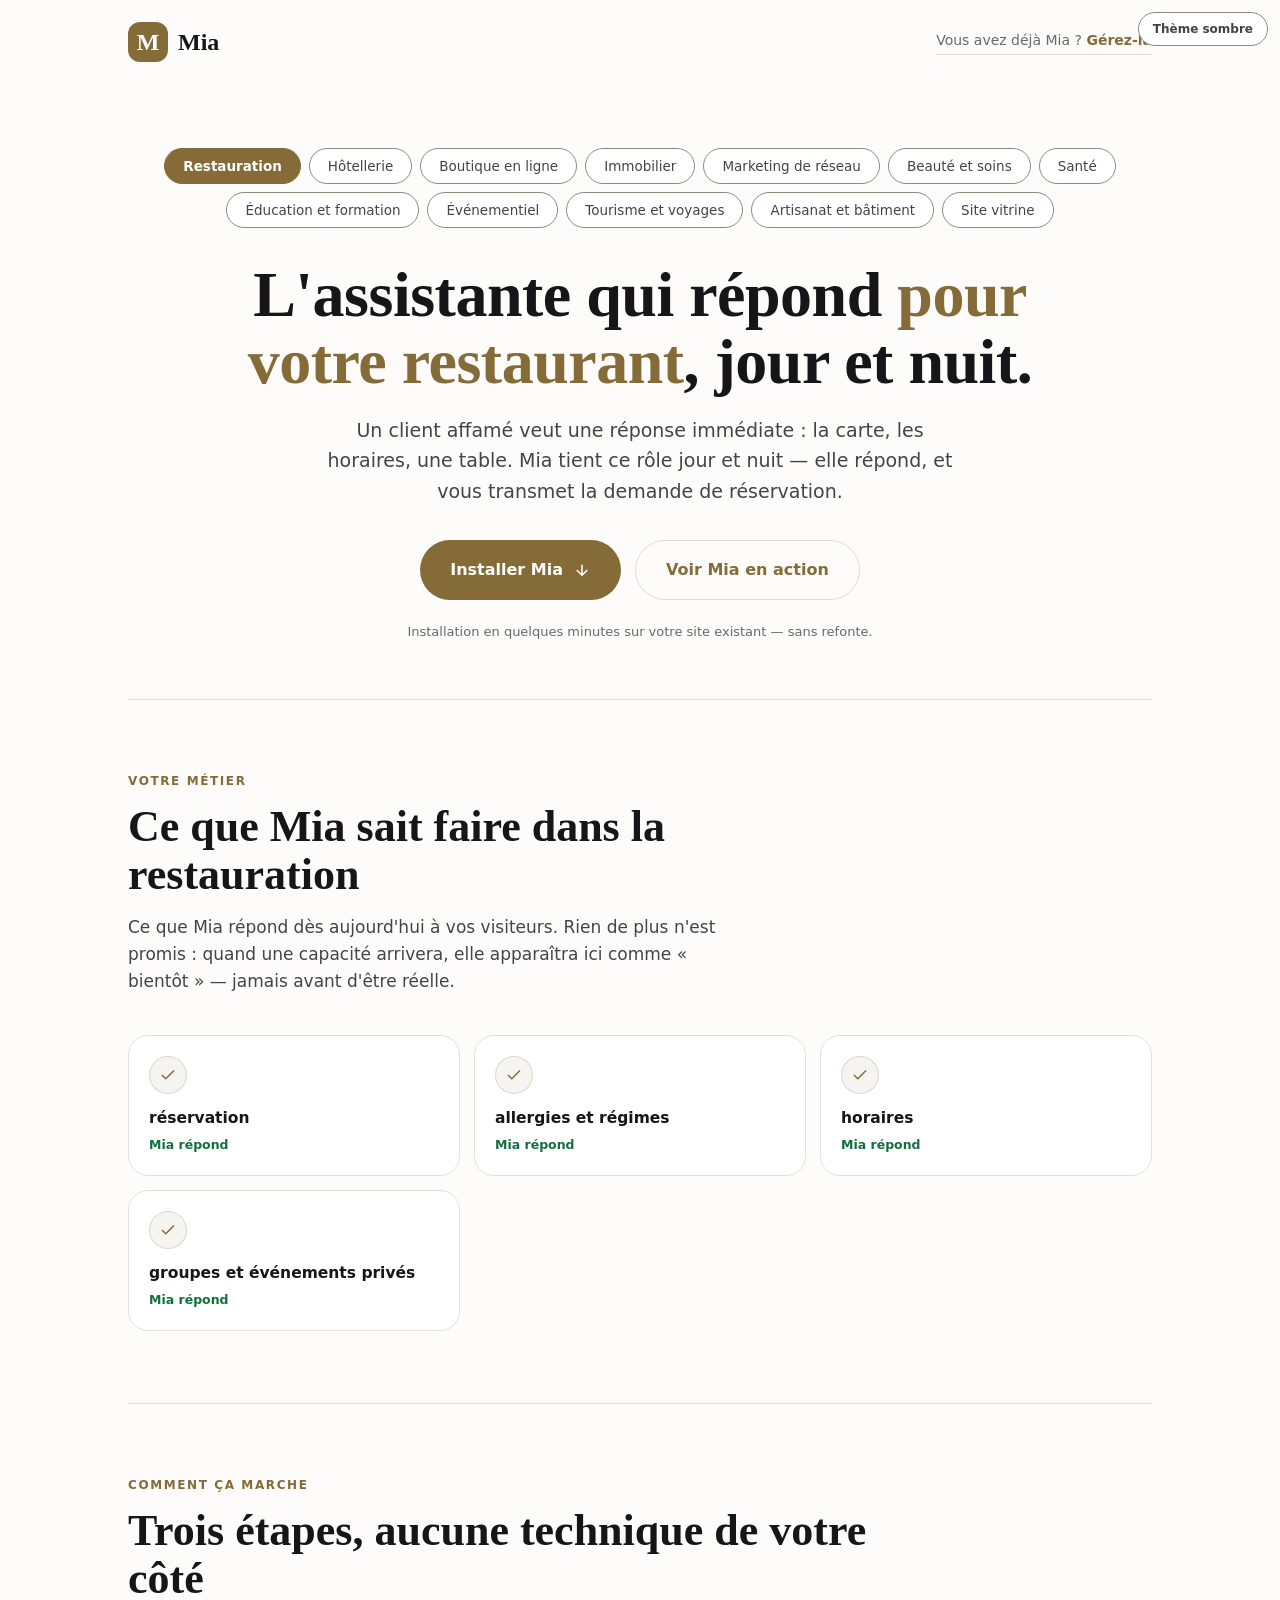
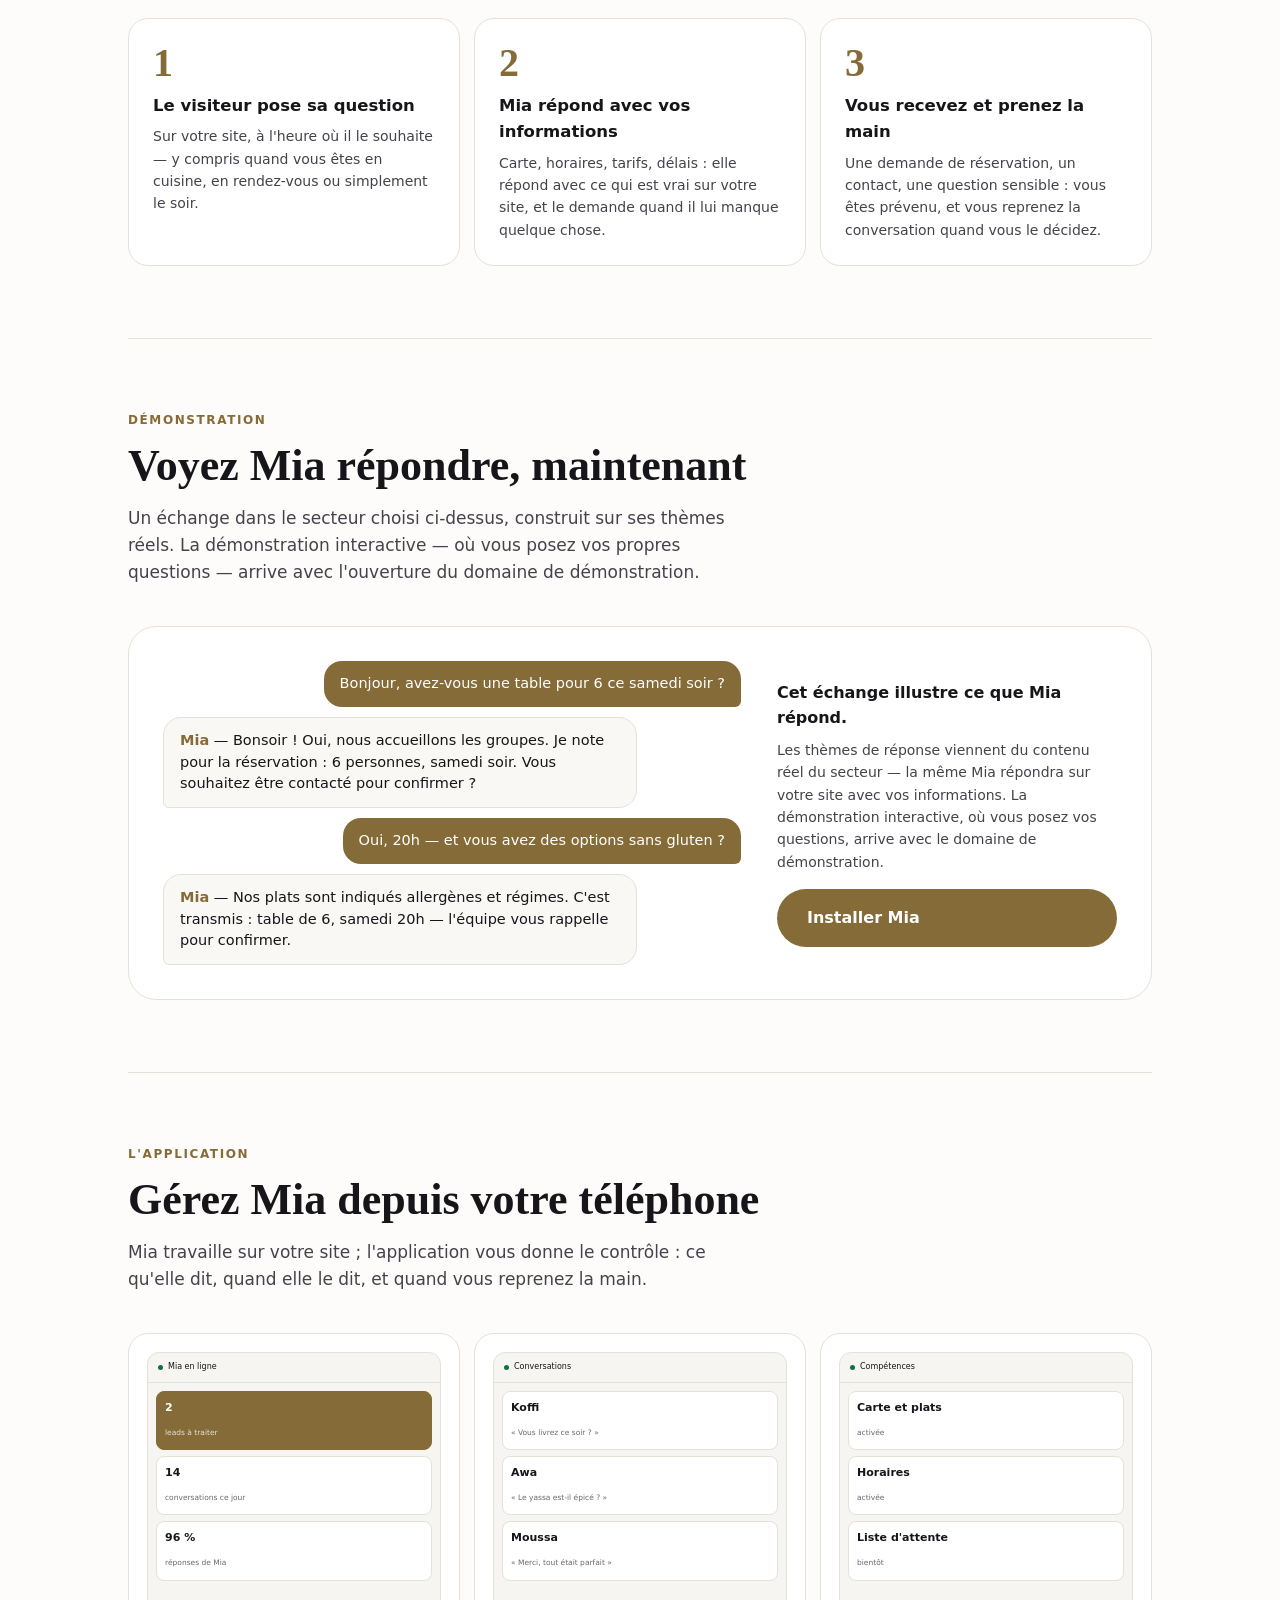
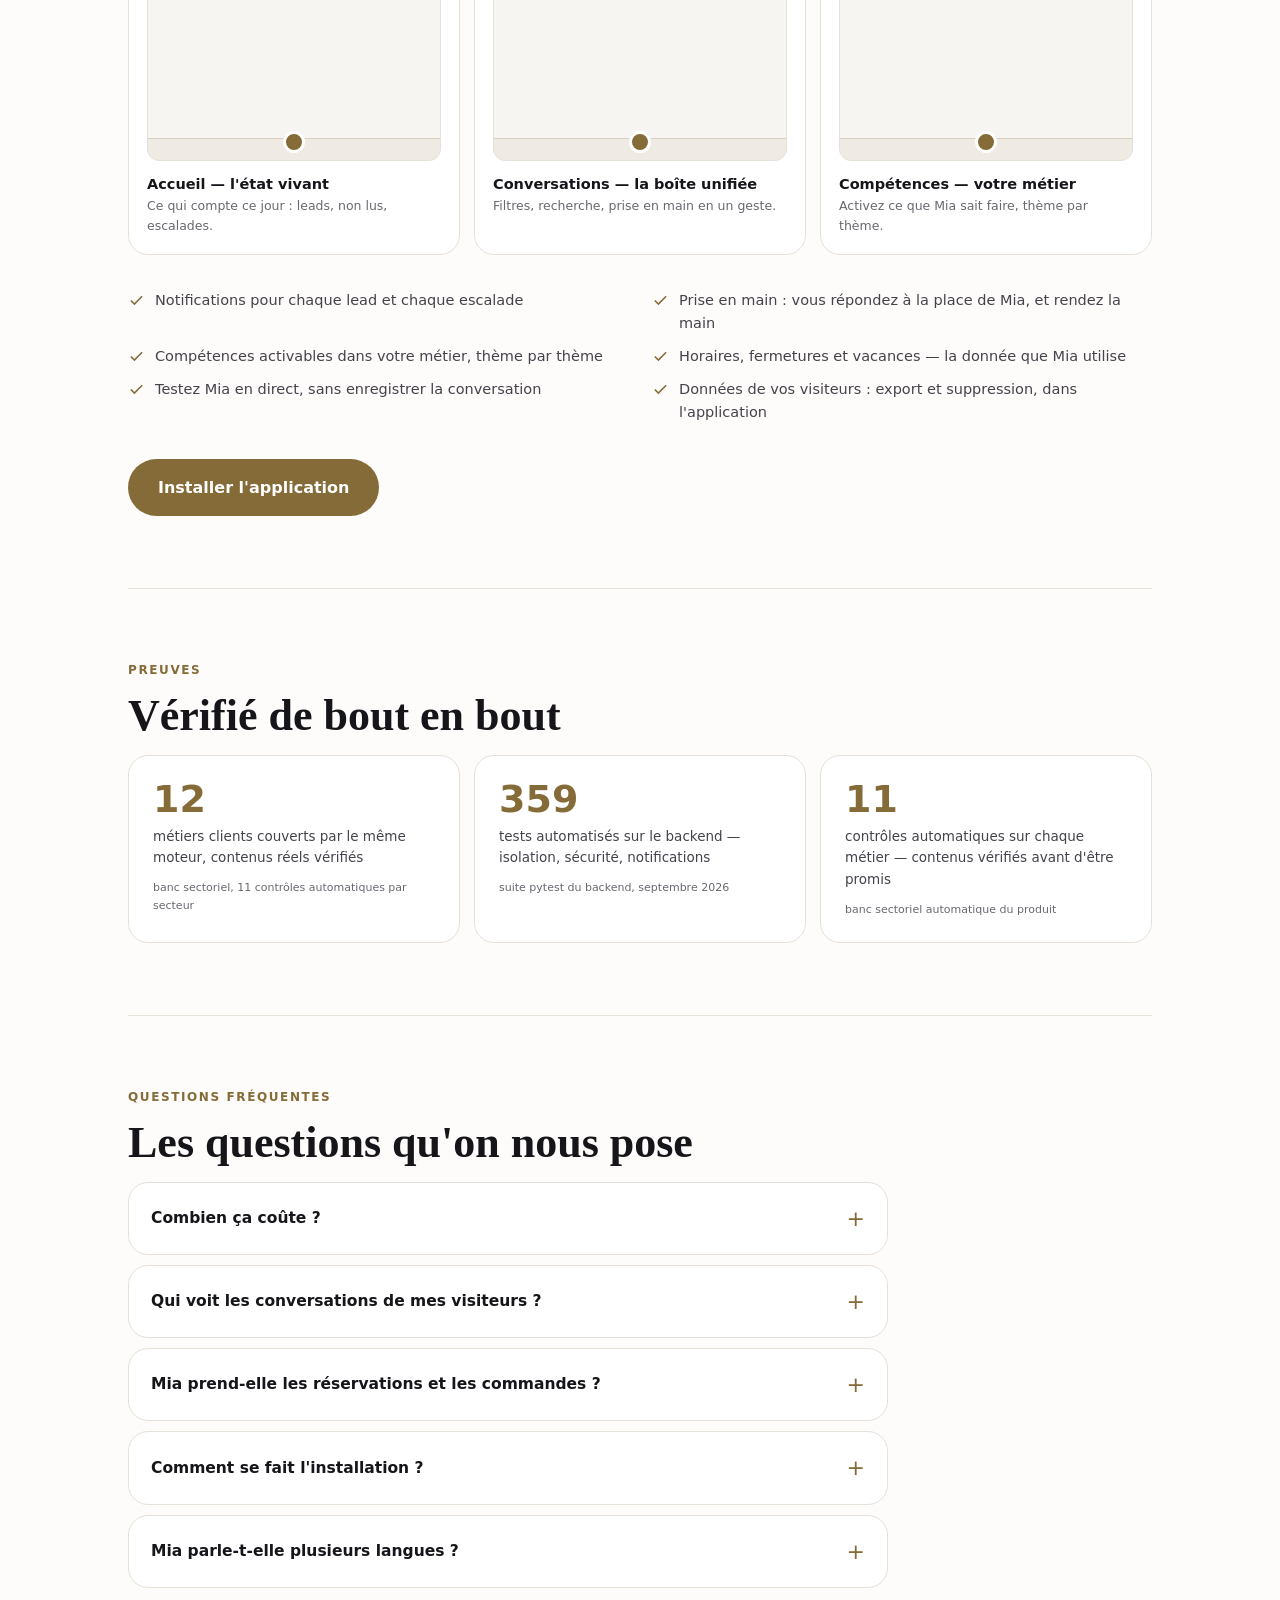
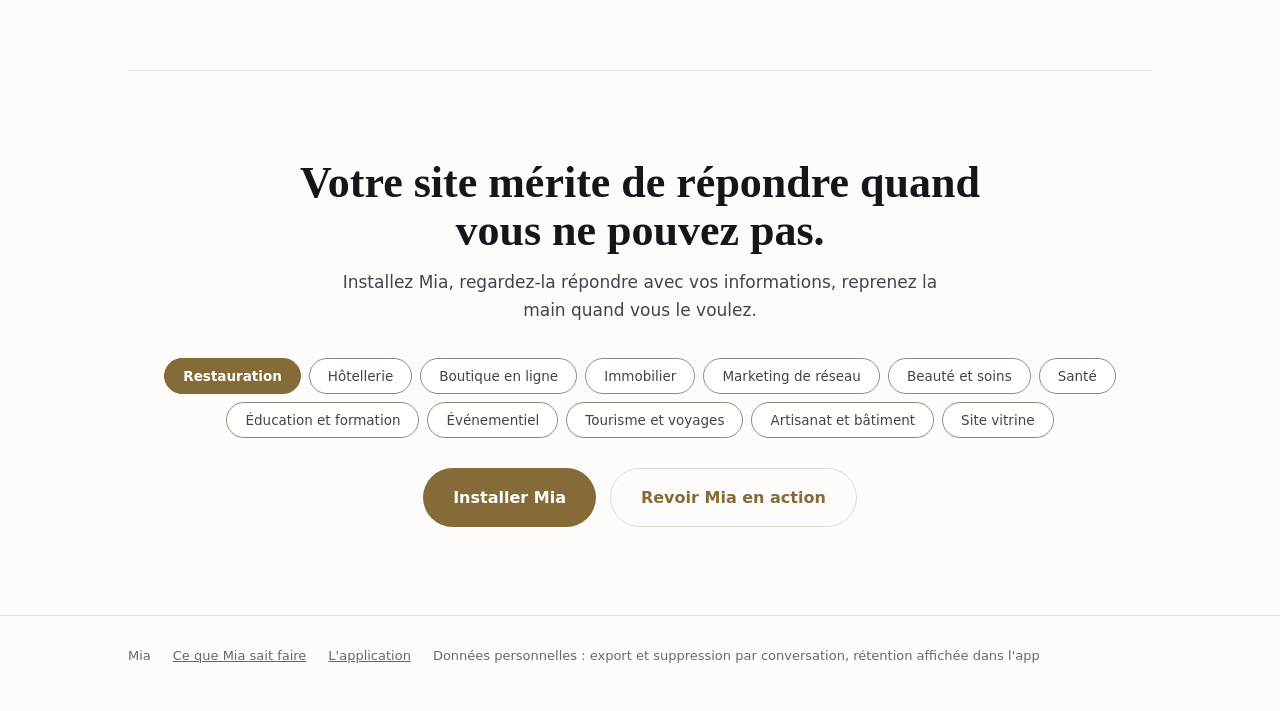
==== commit 4017f77c: "feat(app): l'application Mia v1 est servie — /app/ installable + les CTA d'installation ouvrent l'ap" ====
--- a/index.html
+++ b/index.html
@@ -5,7 +5,6 @@
 <meta name="viewport" content="width=device-width, initial-scale=1">
 <meta name="theme-color" content="var(--fond)">
 <meta name="description" content="Mia répond à vos clients sur votre site, jour et nuit, dans votre métier. Vous recevez les demandes et prenez la main quand vous voulez.">
-<link rel="canonical" href="https://mia.eperformance.pro/">
 <title>Mia — l'assistante qui répond pour votre métier</title>
 <style>
 /* ================================================================
@@ -59,10 +58,10 @@
   --succes: var(--p-etat-succes-sombre, #6fcf8a);
   color-scheme: dark;
 }
-@font-face { font-family:'DM Sans'; src:url('assets/fonts/dm-sans-400.woff2') format('woff2'); font-weight:400; font-display:swap; }
-@font-face { font-family:'DM Sans'; src:url('assets/fonts/dm-sans-500.woff2') format('woff2'); font-weight:500; font-display:swap; }
-@font-face { font-family:'DM Sans'; src:url('assets/fonts/dm-sans-600.woff2') format('woff2'); font-weight:600; font-display:swap; }
-@font-face { font-family:'Cormorant Garamond'; src:url('assets/fonts/cormorant-garamond-600.woff2') format('woff2'); font-weight:600; font-display:swap; }
+@font-face { font-family:'DM Sans'; src:url('polices/dm-sans-400.woff2') format('woff2'); font-weight:400; font-display:swap; }
+@font-face { font-family:'DM Sans'; src:url('polices/dm-sans-500.woff2') format('woff2'); font-weight:500; font-display:swap; }
+@font-face { font-family:'DM Sans'; src:url('polices/dm-sans-600.woff2') format('woff2'); font-weight:600; font-display:swap; }
+@font-face { font-family:'Cormorant Garamond'; src:url('polices/cormorant-garamond-600.woff2') format('woff2'); font-weight:600; font-display:swap; }
 
 * { margin:0; padding:0; box-sizing:border-box; }
 body { font-family:var(--police-corps); background:var(--fond); color:var(--texte); line-height:1.6;
@@ -641,11 +640,14 @@
 rendreSelecteur(document.getElementById('selecteur'));
 rendreSelecteur(document.getElementById('selecteur-final'));
 
-/* Lien « Gerez-la » — URL_APPLICATION reste null tant que l'app n'est pas deployee.
-   A la livraison (PWA/TWA) : poser l'URL ici (ex. "https://app.mia…"), le lien
-   quitte l'ancre LP et ouvre l'application. Documente dans CONCEPTION-LP.md §8. */
-const URL_APPLICATION = null;
+/* L'app est servie : tous les CTA d'installation ouvrent l'application. */
+const URL_APPLICATION = "/app/";
 if (URL_APPLICATION) {
+  document.querySelectorAll('a[href="#app"]').forEach(a => {
+    a.setAttribute('href', URL_APPLICATION);
+    a.setAttribute('target', '_blank');
+    a.setAttribute('rel', 'noopener');
+  });
   const lien = document.querySelector('.barre .deja');
   lien.setAttribute('href', URL_APPLICATION);
   lien.setAttribute('target', '_blank');
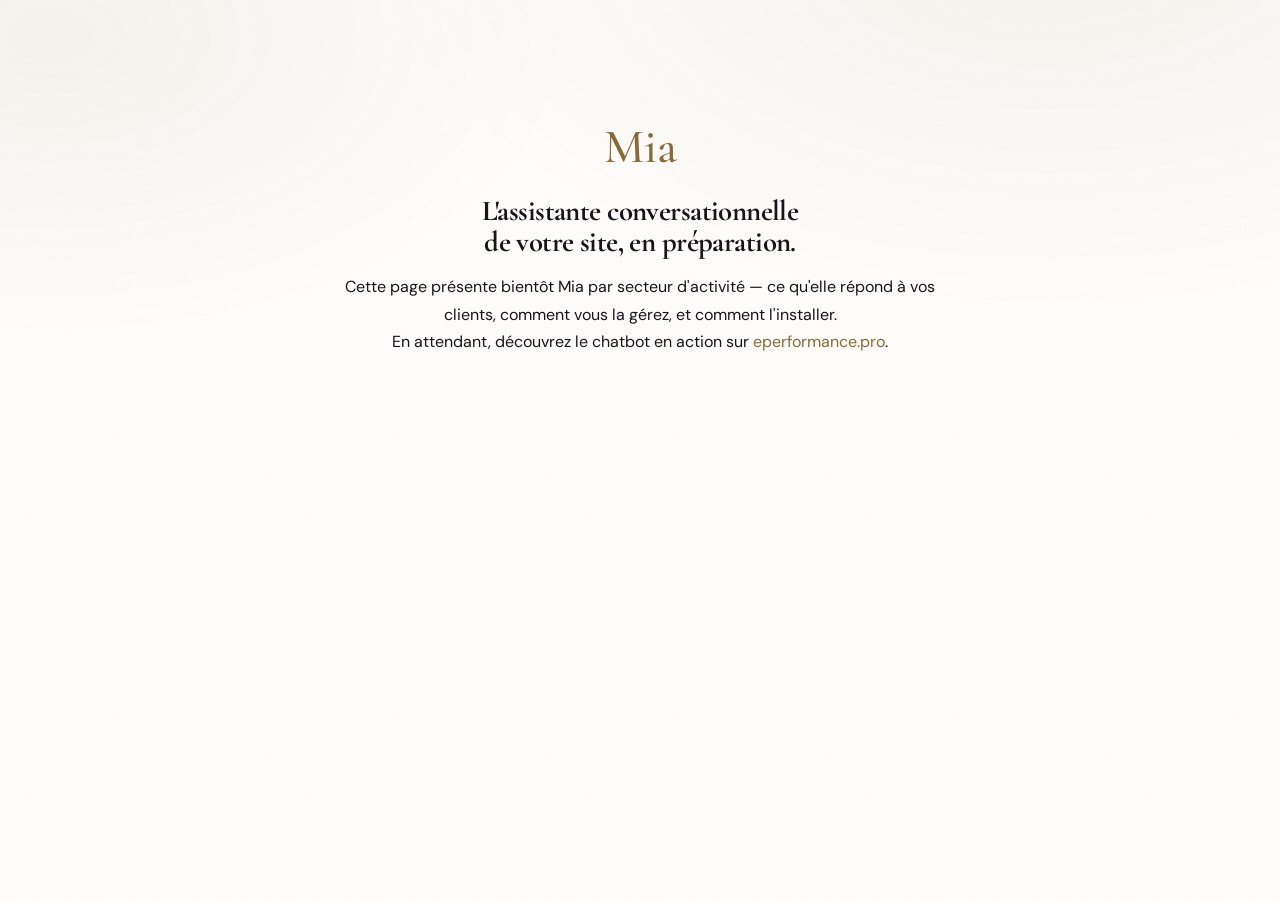
==== commit 4ea91f00: "annulation: retrait de la LP et de l'app mia (consignes 1-8 annulees) — retour a l'etat de passation" ====
--- a/index.html
+++ b/index.html
@@ -1,666 +1,23 @@
-<!DOCTYPE html>
-<html lang="fr">
+<!doctype html>
+<html lang="fr" data-theme="light">
 <head>
 <meta charset="utf-8">
-<meta name="viewport" content="width=device-width, initial-scale=1">
-<meta name="theme-color" content="var(--fond)">
-<meta name="description" content="Mia répond à vos clients sur votre site, jour et nuit, dans votre métier. Vous recevez les demandes et prenez la main quand vous voulez.">
-<title>Mia — l'assistante qui répond pour votre métier</title>
+<meta name="viewport" content="width=device-width,initial-scale=1">
+<title>Mia — l'assistante conversationnelle des sites clients ePerformance</title>
+<meta name="description" content="Mia répond à vos clients 24 h/24 avec les informations de votre site, et vous prévenez dès qu'un prospect a besoin de vous. Page en préparation.">
+<meta name="robots" content="noindex,follow">
+<link rel="canonical" href="https://mia.eperformance.pro/">
 <style>
-/* ================================================================
-   LP MIA — maquette executable. Jetons du noyau uniquement
-   (mêmes primitives + sémantique que la maquette app validée).
-   Contenu sectoriel : eperformance-mia/contenu-sectoriel.json,
-   généré depuis agent-ia-web/eperf_core/sectors.py — JAMAIS
-   réécrit à la main. Indexable sans JavaScript : le secteur par
-   défaut (restauration) est rendu en balisage ci-dessous.
-   ================================================================ */
-:root {
-  --p-blanc: #ffffff;
-  --p-neutre-0: #fdfcfa; --p-neutre-1: #faf8f4; --p-neutre-2: #f7f5f1;
-  --p-neutre-3: #e5e1d9; --p-neutre-4: #d5cfc3; --p-neutre-5: #b0aaa0;
-  --p-neutre-6: #8f8a7e; --p-neutre-7: #6a676f; --p-neutre-8: #45424b;
-  --p-neutre-9: #16151a;
-  --p-sombre-0: #08080c; --p-sombre-1: #0c0c10; --p-sombre-2: #101014;
-  --p-sombre-3: #14141a; --p-sombre-4: #1c1c22; --p-sombre-5: #282830;
-  --p-sombre-6: #646470; --p-sombre-7: #8b8b96; --p-sombre-8: #b0aaa0;
-  --p-sombre-9: #edeae3;
-  --p-accent-clair: #856b37;      --p-accent-sombre: #c9a96e;
-  --p-accent-appuye-clair: #735d32; --p-accent-appuye-sombre: #e2c07a;
-  --p-rayon-sm: 12px; --p-rayon-md: 20px; --p-rayon-lg: 28px;
-  --p-rayon-pilule: 999px;
-  --p-duree: 300ms; --p-duree-lente: 600ms;
-  --p-courbe: cubic-bezier(0.16, 1, 0.3, 1);
-  --fond: var(--p-neutre-0); --fond-2: var(--p-neutre-2);
-  --surface: var(--p-blanc); --surface-2: var(--p-neutre-1);
-  --texte: var(--p-neutre-9); --texte-doux: var(--p-neutre-8);
-  --texte-discret: var(--p-neutre-7);
-  --accent: var(--p-accent-clair); --accent-appuye: var(--p-accent-appuye-clair);
-  --accent-trace: color-mix(in srgb, var(--p-accent-clair) 7%, transparent);
-  --accent-filet: color-mix(in srgb, var(--p-accent-clair) 22%, transparent);
-  --sur-accent: var(--p-blanc);
-  --filet: var(--p-neutre-3); --filet-controle: var(--p-neutre-6);
-  --succes: var(--p-etat-succes-clair, #12703f);
-  --police-titres: 'Cormorant Garamond', Georgia, serif;
-  --police-corps: 'DM Sans', system-ui, -apple-system, 'Segoe UI', sans-serif;
-  color-scheme: light;
-}
-[data-theme='dark'] {
-  --fond: var(--p-sombre-0); --fond-2: var(--p-sombre-1);
-  --surface: var(--p-sombre-2); --surface-2: var(--p-sombre-3);
-  --texte: var(--p-sombre-9); --texte-doux: var(--p-sombre-8);
-  --texte-discret: var(--p-sombre-7);
-  --accent: var(--p-accent-sombre); --accent-appuye: var(--p-accent-appuye-sombre);
-  --accent-trace: color-mix(in srgb, var(--p-accent-sombre) 8%, transparent);
-  --accent-filet: color-mix(in srgb, var(--p-accent-sombre) 22%, transparent);
-  --sur-accent: #0a0a0e;
-  --filet: var(--p-sombre-4); --filet-controle: var(--p-sombre-6);
-  --succes: var(--p-etat-succes-sombre, #6fcf8a);
-  color-scheme: dark;
-}
-@font-face { font-family:'DM Sans'; src:url('polices/dm-sans-400.woff2') format('woff2'); font-weight:400; font-display:swap; }
-@font-face { font-family:'DM Sans'; src:url('polices/dm-sans-500.woff2') format('woff2'); font-weight:500; font-display:swap; }
-@font-face { font-family:'DM Sans'; src:url('polices/dm-sans-600.woff2') format('woff2'); font-weight:600; font-display:swap; }
-@font-face { font-family:'Cormorant Garamond'; src:url('polices/cormorant-garamond-600.woff2') format('woff2'); font-weight:600; font-display:swap; }
-
-* { margin:0; padding:0; box-sizing:border-box; }
-body { font-family:var(--police-corps); background:var(--fond); color:var(--texte); line-height:1.6;
-       transition:background-color var(--p-duree) var(--p-courbe), color var(--p-duree) var(--p-courbe); }
-button { font-family:inherit; cursor:pointer; }
-:focus-visible { outline:2px solid var(--accent); outline-offset:2px; border-radius:4px; }
-img, svg { display:block; }
-main { max-width:1080px; margin:0 auto; padding:0 28px; }
-
-/* bandeau haut */
-.barre { max-width:1080px; margin:0 auto; padding:22px 28px; display:flex; align-items:center; gap:14px; }
-.marque { display:flex; align-items:center; gap:10px; font-family:var(--police-titres); font-size:24px; font-weight:600; flex:1; }
-.logo { width:40px; height:40px; border-radius:12px; background:var(--accent); color:var(--sur-accent); display:grid; place-items:center; font-size:24px; }
-.barre .deja { font-size:14px; color:var(--texte-discret); text-decoration:none; border-bottom:1px solid var(--accent-filet); padding-bottom:2px; }
-.barre .deja b { color:var(--accent); font-weight:600; }
-
-/* S1 hero */
-.hero { max-width:1080px; margin:0 auto; padding:64px 28px 56px; text-align:center; }
-.selecteur { display:inline-flex; flex-wrap:wrap; gap:8px; justify-content:center; margin-bottom:34px; }
-.selecteur button {
-  padding:9px 18px; border-radius:var(--p-rayon-pilule); border:1px solid var(--filet-controle);
-  background:var(--surface); color:var(--texte-doux); font-size:13.5px; font-weight:500;
-  transition:all var(--p-duree) var(--p-courbe);
-}
-.selecteur button[aria-pressed="true"] { background:var(--accent); border-color:var(--accent); color:var(--sur-accent); font-weight:600; }
-.hero h1 { font-family:var(--police-titres); font-size:64px; line-height:1.04; font-weight:600; letter-spacing:-0.5px; max-width:900px; margin:0 auto 20px; }
-.hero h1 em { font-style:normal; color:var(--accent); }
-.hero .promesse { font-size:19px; color:var(--texte-doux); max-width:640px; margin:0 auto 34px; }
-.cta-rangee { display:flex; gap:14px; justify-content:center; flex-wrap:wrap; }
-.bouton { display:inline-flex; align-items:center; gap:10px; padding:16px 30px; border-radius:var(--p-rayon-pilule);
-          background:var(--accent); color:var(--sur-accent); font-size:16px; font-weight:600; text-decoration:none;
-          transition:background-color var(--p-duree) var(--p-courbe), transform var(--p-duree) var(--p-courbe); border:none; }
-.bouton:hover { background:var(--accent-appuye); transform:translateY(-2px); }
-.bouton.secondaire { background:transparent; color:var(--accent); border:1px solid var(--accent-filet); }
-.bouton.secondaire:hover { background:var(--accent-trace); }
-.hero .note { margin-top:22px; font-size:13px; color:var(--texte-discret); }
-
-/* sections communes */
-section { padding:72px 0; }
-section + section { border-top:1px solid var(--filet); }
-.sur-titre { font-size:12px; font-weight:700; letter-spacing:1.6px; text-transform:uppercase; color:var(--accent); margin-bottom:12px; }
-h2 { font-family:var(--police-titres); font-size:44px; line-height:1.1; font-weight:600; margin-bottom:14px; max-width:760px; }
-.intro { font-size:17px; color:var(--texte-doux); max-width:620px; margin-bottom:40px; }
-
-/* S2 capacites */
-.capacites { display:grid; grid-template-columns:repeat(3,1fr); gap:14px; }
-.capacite { background:var(--surface); border:1px solid var(--filet); border-radius:var(--p-rayon-md); padding:20px; }
-.capacite-icone { width:38px; height:38px; border-radius:50%; background:var(--accent-trace); border:1px solid var(--accent-filet);
-                   color:var(--accent); display:grid; place-items:center; margin-bottom:12px; }
-.capacite h4 { font-size:15.5px; font-weight:600; margin-bottom:4px; }
-.capacite-etat { font-size:12.5px; font-weight:600; color:var(--succes); }
-.capacite-etat.bientot { color:var(--texte-discret); }
-
-/* S3 etapes */
-.etapes { display:grid; grid-template-columns:repeat(3,1fr); gap:14px; counter-reset:etape; }
-.etape { background:var(--surface); border:1px solid var(--filet); border-radius:var(--p-rayon-md); padding:24px; position:relative; }
-.etape::before { counter-increment:etape; content:counter(etape); font-family:var(--police-titres); font-size:40px; font-weight:600;
-                  color:var(--accent); display:block; margin-bottom:10px; line-height:1; }
-.etape h3 { font-size:16.5px; font-weight:600; margin-bottom:6px; }
-.etape p { font-size:14px; color:var(--texte-doux); }
-
-/* S4 demo */
-.demo { background:var(--surface); border:1px solid var(--filet); border-radius:var(--p-rayon-lg); padding:34px;
-         display:grid; grid-template-columns:1fr 340px; gap:36px; align-items:center; }
-.demo .fil { display:flex; flex-direction:column; gap:10px; }
-.bulle { max-width:82%; padding:12px 16px; border-radius:18px; font-size:14.5px; line-height:1.5; }
-.bulle.visiteur { align-self:flex-end; background:var(--accent); color:var(--sur-accent); border-bottom-right-radius:6px; }
-.bulle.mia { align-self:flex-start; background:var(--surface-2); border:1px solid var(--filet); border-bottom-left-radius:6px; }
-.bulle.mia b { color:var(--accent); }
-.demo .encart { font-size:14px; color:var(--texte-doux); }
-.demo .encart b { display:block; font-size:16px; color:var(--texte); margin-bottom:8px; }
-.demo .encart .bouton { margin-top:16px; display:flex; }
-
-/* S5 app */
-.app-rangee { display:grid; grid-template-columns:1fr 1fr 1fr; gap:14px; margin-bottom:34px; }
-.apercu { background:var(--surface); border:1px solid var(--filet); border-radius:var(--p-rayon-md); padding:18px; }
-.apercu .mini { aspect-ratio:9/12.5; border-radius:var(--p-rayon-sm); background:var(--fond-2); border:1px solid var(--filet);
-                 display:flex; flex-direction:column; overflow:hidden; margin-bottom:12px; }
-.apercu .mini .barre-h { padding:8px 10px; font-size:8px; display:flex; gap:5px; align-items:center; border-bottom:1px solid var(--filet); }
-.apercu .mini .barre-h .point { width:5px; height:5px; border-radius:50%; background:var(--succes); }
-.apercu .mini .corps { flex:1; padding:8px; display:flex; flex-direction:column; gap:6px; }
-.apercu .mini .k { background:var(--surface); border:1px solid var(--filet); border-radius:8px; padding:7px 8px; }
-.apercu .mini .k b { display:block; font-size:11px; font-family:var(--police-corps); }
-.apercu .mini .k small { font-size:7.5px; color:var(--texte-discret); }
-.apercu .mini .or { background:var(--accent); border-color:var(--accent); }
-.apercu .mini .or b { color:var(--sur-accent); }
-.apercu .mini .or small { color:var(--sur-accent); opacity:.8; }
-.apercu .mini .vague { height:22px; background:var(--accent-trace); border-top:1px solid var(--accent-filet); display:grid; place-items:center; }
-.apercu .mini .vague span { width:22px; height:22px; margin-top:-14px; border-radius:50%; background:var(--accent); border:3px solid var(--surface); }
-.apercu h3 { font-size:14.5px; font-weight:600; }
-.apercu p { font-size:12.5px; color:var(--texte-discret); }
-.fonctionnalites-app { list-style:none; display:grid; grid-template-columns:1fr 1fr; gap:10px 24px; margin-bottom:34px; }
-.fonctionnalites-app li { display:flex; gap:10px; font-size:14.5px; color:var(--texte-doux); align-items:flex-start; }
-.fonctionnalites-app svg { flex-shrink:0; margin-top:3px; color:var(--accent); }
-
-/* S6 preuves */
-.preuves { display:grid; grid-template-columns:repeat(3,1fr); gap:14px; }
-.preuve { background:var(--surface); border:1px solid var(--filet); border-radius:var(--p-rayon-md); padding:24px; }
-.preuve .chiffre { font-size:38px; font-weight:700; color:var(--accent); line-height:1; font-variant-numeric:tabular-nums; }
-.preuve .libelle { font-size:13.5px; color:var(--texte-doux); margin-top:8px; }
-.preuve .source { font-size:11px; color:var(--texte-discret); margin-top:10px; }
-
-/* S7 FAQ */
-.faq { max-width:760px; }
-.faq details { background:var(--surface); border:1px solid var(--filet); border-radius:var(--p-rayon-md); padding:18px 22px; margin-bottom:10px; }
-.faq summary { font-size:15.5px; font-weight:600; cursor:pointer; list-style:none; display:flex; justify-content:space-between; align-items:center; }
-.faq summary::after { content:'+'; font-size:22px; color:var(--accent); font-weight:400; transition:transform var(--p-duree) var(--p-courbe); }
-.faq details[open] summary::after { transform:rotate(45deg); }
-.faq details p { margin-top:12px; font-size:14.5px; color:var(--texte-doux); }
-
-/* S8 cta final */
-.final { text-align:center; padding:88px 0; }
-.final h2 { margin:0 auto 14px; }
-.final .intro { margin:0 auto 34px; }
-.final .selecteur { margin-bottom:30px; }
-footer { border-top:1px solid var(--filet); padding:30px 0 44px; font-size:13px; color:var(--texte-discret); }
-footer .ligne { max-width:1080px; margin:0 auto; padding:0 28px; display:flex; gap:22px; flex-wrap:wrap; }
-footer a { color:var(--texte-discret); }
-
-/* commande maquette */
-.commande { position:fixed; top:12px; right:12px; z-index:50; display:flex; gap:8px; }
-.commande button { padding:9px 14px; border-radius:var(--p-rayon-pilule); font-size:12px; font-weight:600;
-  background:var(--surface); border:1px solid var(--filet-controle); color:var(--texte-doux); }
-
-@media (max-width:900px) {
-  .hero h1 { font-size:42px; }
-  .capacites, .etapes, .preuves, .app-rangee { grid-template-columns:1fr 1fr; }
-  .demo { grid-template-columns:1fr; }
-  .fonctionnalites-app { grid-template-columns:1fr; }
-}
-@media (max-width:600px) {
-  .capacites, .etapes, .preuves, .app-rangee { grid-template-columns:1fr; }
-  .hero h1 { font-size:34px; }
-  h2 { font-size:32px; }
-}
-@media (prefers-reduced-motion: reduce) { * { transition-duration:0.01ms !important } }
+/* Jetons canoniques — copie de déploiement, source : agent-ia-web/eperf_core (voir assets/css/NOTE) */
 </style>
+<link rel="stylesheet" href="assets/css/eperf.css">
 </head>
 <body>
-
-<div class="commande">
-  <button id="bascule-theme">Thème sombre</button>
-</div>
-
-<header class="barre">
-  <div class="marque"><span class="logo" aria-hidden="true">M</span> Mia</div>
-  <a class="deja" href="#app">Vous avez déjà Mia ? <b>Gérez-la</b></a>
-</header>
-
-<main>
-
-  <!-- S1 HERO — le selecteur de secteur structure toute la page -->
-  <section class="hero" aria-labelledby="hero-titre">
-    <div class="selecteur" role="group" aria-label="Votre secteur d'activité" id="selecteur"><!-- genere depuis les 12 secteurs --></div>
-    <h1 id="hero-titre">L'assistante qui répond <em>pour votre <span id="secteur-hero">restaurant</span></em>, jour et nuit.</h1>
-    <p class="promesse" id="hero-accroche">Un client affamé veut une réponse immédiate : la carte, les horaires, une table. Mia tient ce rôle jour et nuit — elle répond, et vous transmet la demande de réservation.</p>
-    <div class="cta-rangee">
-      <a class="bouton" href="#app">Installer Mia
-        <svg width="18" height="18" viewBox="0 0 24 24" fill="none" stroke="currentColor" stroke-width="2" aria-hidden="true"><path d="M12 5v14M5 12l7 7 7-7"/></svg></a>
-      <a class="bouton secondaire" href="#demo">Voir Mia en action</a>
-    </div>
-    <p class="note">Installation en quelques minutes sur votre site existant — sans refonte.</p>
-  </section>
-
-  <!-- S2 CE QUE MIA SAIT FAIRE — genere depuis le contenu sectoriel du noyau -->
-  <section id="capacites" aria-labelledby="capacites-titre">
-    <p class="sur-titre">Votre métier</p>
-    <h2 id="capacites-titre">Ce que Mia sait faire <span id="secteur-capacites">dans la restauration</span></h2>
-    <p class="intro">Ce que Mia répond dès aujourd'hui à vos visiteurs. Rien de plus n'est promis : quand une capacité arrivera, elle apparaîtra ici comme « bientôt » — jamais avant d'être réelle.</p>
-    <div class="capacites" id="liste-capacites">
-          <article class="capacite">
-            <div class="capacite-icone" aria-hidden="true"><svg width="18" height="18" viewBox="0 0 24 24" fill="none" stroke="currentColor" stroke-width="2"><path d="M20 6 9 17l-5-5"/></svg></div>
-            <h4>réservation</h4>
-            <p class="capacite-etat">Mia répond</p>
-          </article>
-          <article class="capacite">
-            <div class="capacite-icone" aria-hidden="true"><svg width="18" height="18" viewBox="0 0 24 24" fill="none" stroke="currentColor" stroke-width="2"><path d="M20 6 9 17l-5-5"/></svg></div>
-            <h4>allergies et régimes</h4>
-            <p class="capacite-etat">Mia répond</p>
-          </article>
-          <article class="capacite">
-            <div class="capacite-icone" aria-hidden="true"><svg width="18" height="18" viewBox="0 0 24 24" fill="none" stroke="currentColor" stroke-width="2"><path d="M20 6 9 17l-5-5"/></svg></div>
-            <h4>horaires</h4>
-            <p class="capacite-etat">Mia répond</p>
-          </article>
-          <article class="capacite">
-            <div class="capacite-icone" aria-hidden="true"><svg width="18" height="18" viewBox="0 0 24 24" fill="none" stroke="currentColor" stroke-width="2"><path d="M20 6 9 17l-5-5"/></svg></div>
-            <h4>groupes et événements privés</h4>
-            <p class="capacite-etat">Mia répond</p>
-          </article>
-    </div>
-  </section>
-
-  <!-- S3 COMMENT CA MARCHE -->
-  <section aria-labelledby="comment-titre">
-    <p class="sur-titre">Comment ça marche</p>
-    <h2 id="comment-titre">Trois étapes, aucune technique de votre côté</h2>
-    <div class="etapes">
-      <article class="etape"><h3>Le visiteur pose sa question</h3><p>Sur votre site, à l'heure où il le souhaite — y compris quand vous êtes en cuisine, en rendez-vous ou simplement le soir.</p></article>
-      <article class="etape"><h3>Mia répond avec vos informations</h3><p>Carte, horaires, tarifs, délais : elle répond avec ce qui est vrai sur votre site, et le demande quand il lui manque quelque chose.</p></article>
-      <article class="etape"><h3>Vous recevez et prenez la main</h3><p>Une demande de réservation, un contact, une question sensible : vous êtes prévenu, et vous reprenez la conversation quand vous le décidez.</p></article>
-    </div>
-  </section>
-
-  <!-- S4 DEMONSTRATION -->
-  <section id="demo" aria-labelledby="demo-titre">
-    <p class="sur-titre">Démonstration</p>
-    <h2 id="demo-titre">Voyez Mia répondre, maintenant</h2>
-    <p class="intro">Un échange dans le secteur choisi ci-dessus, construit sur ses thèmes réels. La démonstration interactive — où vous posez vos propres questions — arrive avec l'ouverture du domaine de démonstration.</p>
-    <div class="demo">
-      <div class="fil" aria-label="Exemple de conversation" id="fil-demo">
-        <div class="bulle visiteur">Bonjour, avez-vous une table pour 6 ce samedi soir ?</div>
-        <div class="bulle mia"><b>Mia</b> — Bonsoir ! Oui, nous accueillons les groupes. Je note pour la réservation : 6 personnes, samedi soir. Vous souhaitez être contacté pour confirmer ?</div>
-        <div class="bulle visiteur">Oui, 20h — et vous avez des options sans gluten ?</div>
-        <div class="bulle mia"><b>Mia</b> — Nos plats sont indiqués allergènes et régimes. C'est transmis : table de 6, samedi 20h — l'équipe vous rappelle pour confirmer.</div>
-      </div>
-      <div class="encart">
-        <b>Cet échange illustre ce que Mia répond.</b>
-        Les thèmes de réponse viennent du contenu réel du secteur — la même Mia répondra sur votre site avec vos informations. La démonstration interactive, où vous posez vos questions, arrive avec le domaine de démonstration.
-        <a class="bouton" href="#app">Installer Mia</a>
-      </div>
-    </div>
-  </section>
-
-  <!-- S5 L'APPLICATION -->
-  <section id="app" aria-labelledby="app-titre">
-    <p class="sur-titre">L'application</p>
-    <h2 id="app-titre">Gérez Mia depuis votre téléphone</h2>
-    <p class="intro">Mia travaille sur votre site ; l'application vous donne le contrôle : ce qu'elle dit, quand elle le dit, et quand vous reprenez la main.</p>
-    <div class="app-rangee">
-      <div class="apercu">
-        <div class="mini" role="img" aria-label="Écran d'accueil de l'application Mia">
-          <div class="barre-h"><span class="point"></span> Mia en ligne</div>
-          <div class="corps">
-            <div class="k or"><b>2</b><small>leads à traiter</small></div>
-            <div class="k"><b>14</b><small>conversations ce jour</small></div>
-            <div class="k"><b>96 %</b><small>réponses de Mia</small></div>
-          </div>
-          <div class="vague"><span></span></div>
-        </div>
-        <h3>Accueil — l'état vivant</h3>
-        <p>Ce qui compte ce jour : leads, non lus, escalades.</p>
-      </div>
-      <div class="apercu">
-        <div class="mini" role="img" aria-label="Écran des conversations">
-          <div class="barre-h"><span class="point"></span> Conversations</div>
-          <div class="corps">
-            <div class="k"><b>Koffi</b><small>« Vous livrez ce soir ? »</small></div>
-            <div class="k"><b>Awa</b><small>« Le yassa est-il épicé ? »</small></div>
-            <div class="k"><b>Moussa</b><small>« Merci, tout était parfait »</small></div>
-          </div>
-          <div class="vague"><span></span></div>
-        </div>
-        <h3>Conversations — la boîte unifiée</h3>
-        <p>Filtres, recherche, prise en main en un geste.</p>
-      </div>
-      <div class="apercu">
-        <div class="mini" role="img" aria-label="Écran des compétences">
-          <div class="barre-h"><span class="point"></span> Compétences</div>
-          <div class="corps">
-            <div class="k"><b>Carte et plats</b><small>activée</small></div>
-            <div class="k"><b>Horaires</b><small>activée</small></div>
-            <div class="k"><b>Liste d'attente</b><small>bientôt</small></div>
-          </div>
-          <div class="vague"><span></span></div>
-        </div>
-        <h3>Compétences — votre métier</h3>
-        <p>Activez ce que Mia sait faire, thème par thème.</p>
-      </div>
-    </div>
-    <ul class="fonctionnalites-app">
-      <li><svg width="17" height="17" viewBox="0 0 24 24" fill="none" stroke="currentColor" stroke-width="2.2" aria-hidden="true"><path d="M20 6 9 17l-5-5"/></svg>Notifications pour chaque lead et chaque escalade</li>
-      <li><svg width="17" height="17" viewBox="0 0 24 24" fill="none" stroke="currentColor" stroke-width="2.2" aria-hidden="true"><path d="M20 6 9 17l-5-5"/></svg>Prise en main : vous répondez à la place de Mia, et rendez la main</li>
-      <li><svg width="17" height="17" viewBox="0 0 24 24" fill="none" stroke="currentColor" stroke-width="2.2" aria-hidden="true"><path d="M20 6 9 17l-5-5"/></svg>Compétences activables dans votre métier, thème par thème</li>
-      <li><svg width="17" height="17" viewBox="0 0 24 24" fill="none" stroke="currentColor" stroke-width="2.2" aria-hidden="true"><path d="M20 6 9 17l-5-5"/></svg>Horaires, fermetures et vacances — la donnée que Mia utilise</li>
-      <li><svg width="17" height="17" viewBox="0 0 24 24" fill="none" stroke="currentColor" stroke-width="2.2" aria-hidden="true"><path d="M20 6 9 17l-5-5"/></svg>Testez Mia en direct, sans enregistrer la conversation</li>
-      <li><svg width="17" height="17" viewBox="0 0 24 24" fill="none" stroke="currentColor" stroke-width="2.2" aria-hidden="true"><path d="M20 6 9 17l-5-5"/></svg>Données de vos visiteurs : export et suppression, dans l'application</li>
-    </ul>
-    <a class="bouton" href="#final">Installer l'application</a>
-  </section>
-
-  <!-- S6 PREUVES — aucune invention : que des mesures reelles -->
-  <section aria-labelledby="preuves-titre">
-    <p class="sur-titre">Preuves</p>
-    <h2 id="preuves-titre">Vérifié de bout en bout</h2>
-    <div class="preuves">
-      <div class="preuve"><div class="chiffre">12</div><div class="libelle">métiers clients couverts par le même moteur, contenus réels vérifiés</div><div class="source">banc sectoriel, 11 contrôles automatiques par secteur</div></div>
-      <div class="preuve"><div class="chiffre">359</div><div class="libelle">tests automatisés sur le backend — isolation, sécurité, notifications</div><div class="source">suite pytest du backend, septembre 2026</div></div>
-      <div class="preuve"><div class="chiffre">11</div><div class="libelle">contrôles automatiques sur chaque métier — contenus vérifiés avant d'être promis</div><div class="source">banc sectoriel automatique du produit</div></div>
-    </div>
-  </section>
-
-  <!-- S7 FAQ -->
-  <section aria-labelledby="faq-titre">
-    <p class="sur-titre">Questions fréquentes</p>
-    <h2 id="faq-titre">Les questions qu'on nous pose</h2>
-    <div class="faq">
-      <details>
-        <summary>Combien ça coûte ?</summary>
-        <p>La tarification n'est pas encore arrêtée — le catalogue de plans est en démonstration et le mentionne clairement. L'installation et l'essai ne dépendent pas de cette décision : vous pouvez tester Mia sur votre site dès maintenant.</p>
-      </details>
-      <details>
-        <summary>Qui voit les conversations de mes visiteurs ?</summary>
-        <p>Vous, et uniquement vous. Votre compte est lié à votre site seul : les données d'un autre site sont inaccessibles, techniquement — la demande renvoie une absence, pas un refus. Vous pouvez exporter ou supprimer la conversation d'un visiteur depuis l'application, à sa demande ou à la vôtre, et la durée de conservation est affichée dans l'app.</p>
-      </details>
-      <details>
-        <summary>Mia prend-elle les réservations et les commandes ?</summary>
-        <p>Mia répond et transmet : une demande de réservation, un contact, une question complexe vous arrivent et vous décidez. La prise de commande automatisée et l'agenda réel sont annoncés « bientôt » et ne le seront que lorsqu'ils seront réellement branchés — jamais avant.</p>
-      </details>
-      <details>
-        <summary>Comment se fait l'installation ?</summary>
-        <p>Quelques minutes sur votre site existant : un script à ajouter, sans refonte. Mia lit les informations déjà publiées sur vos pages et vous demande ce qui lui manque.</p>
-      </details>
-      <details>
-        <summary>Mia parle-t-elle plusieurs langues ?</summary>
-        <p>L'interface de l'application est en français. Les langues de réponse aux visiteurs s'étendent selon vos besoins — dites-nous ce que vos clients parlent.</p>
-      </details>
-    </div>
-  </section>
-
-  <!-- S8 CTA FINAL -->
-  <section id="final" class="final" aria-labelledby="final-titre">
-    <h2 id="final-titre">Votre site mérite de répondre quand vous ne pouvez pas.</h2>
-    <p class="intro">Installez Mia, regardez-la répondre avec vos informations, reprenez la main quand vous le voulez.</p>
-    <div class="selecteur" role="group" aria-label="Votre secteur (rappel)" id="selecteur-final"><!-- miroir du selecteur --></div>
-    <div class="cta-rangee">
-      <a class="bouton" href="#app">Installer Mia</a>
-      <a class="bouton secondaire" href="#demo">Revoir Mia en action</a>
-    </div>
-  </section>
+<main style="max-width:640px;margin:12vh auto;padding:0 24px;text-align:center">
+  <p style="font-family:var(--police-titres);font-size:clamp(2rem,6vw,3rem);color:var(--gold);margin:0 0 8px">Mia</p>
+  <h1 style="font-family:var(--police-titres);font-size:clamp(1.3rem,4vw,1.8rem);color:var(--texte);margin:0 0 16px">L'assistante conversationnelle de votre site, en préparation.</h1>
+  <p style="color:var(--texte2);line-height:1.7">Cette page présente bientôt Mia par secteur d'activité — ce qu'elle répond à vos clients, comment vous la gérez, et comment l'installer.</p>
+  <p style="color:var(--texte2);line-height:1.7">En attendant, découvrez le chatbot en action sur <a href="https://eperformance.pro" style="color:var(--gold)">eperformance.pro</a>.</p>
 </main>
-
-<footer>
-  <div class="ligne">
-    <span>Mia</span>
-    <a href="#capacites">Ce que Mia sait faire</a>
-    <a href="#app">L'application</a>
-    <span>Données personnelles : export et suppression par conversation, rétention affichée dans l'app</span>
-  </div>
-</footer>
-
-<script>
-/* Donnees sectorielles — GENEREES depuis eperformance-mia/contenu-sectoriel.json
-   (source : agent-ia-web/eperf_core/sectors.py). Ne jamais reecrire a la main. */
-const SECTEURS = {
-  "restauration": {
-    "nom": "Restauration",
-    "accroche": "Un client affamé veut une réponse immédiate : la carte, les horaires, une table. Mia tient ce rôle jour et nuit — elle répond, et vous transmet la demande de réservation.",
-    "themes": [
-      "réservation",
-      "allergies et régimes",
-      "horaires",
-      "groupes et événements privés"
-    ]
-  },
-  "hotellerie": {
-    "nom": "Hôtellerie",
-    "accroche": "Un voyageur réserve quand son doute est levé : la chambre, le tarif, l'arrivée, l'annulation. Mia répond à chacune de ces questions avec les informations de votre établissement.",
-    "themes": [
-      "arrivée et départ",
-      "réservation et annulation",
-      "équipements",
-      "accès et stationnement"
-    ]
-  },
-  "ecommerce": {
-    "nom": "Boutique en ligne",
-    "accroche": "Un client qui hésite sur la livraison, la taille ou le retour repart sans acheter. Mia répond au moment précis de l'hésitation — et capture le contact d'un panier abandonné.",
-    "themes": [
-      "livraison",
-      "retours et remboursements",
-      "paiement",
-      "compte client"
-    ]
-  },
-  "immobilier": {
-    "nom": "Immobilier",
-    "accroche": "Un prospect veut voir avant de visiter : le bien, le prix, le financement. Mia présente vos biens et qualifie le prospect pendant que vos agents travaillent.",
-    "themes": [
-      "visite",
-      "financement",
-      "frais et notaire",
-      "estimation"
-    ]
-  },
-  "mlm": {
-    "nom": "Marketing de réseau",
-    "accroche": "Un candidat se décide quand le démarrage, l'investissement et la rémunération sont clairs. Mia explique les trois en langage simple, 24 h sur 24.",
-    "themes": [
-      "démarrage et investissement",
-      "plan de rémunération",
-      "produits",
-      "parrainage et parrain"
-    ]
-  },
-  "beaute": {
-    "nom": "Beauté et soins",
-    "accroche": "Une cliente choisit un geste et une praticienne : quels soins, quels produits, quel délai pour un rendez-vous. Mia répond à tout cela depuis votre site — et laisse le rendez-vous à prendre avec vous.",
-    "themes": [
-      "soins",
-      "prise de rendez-vous",
-      "produits utilisés",
-      "annulation et report"
-    ]
-  },
-  "sante": {
-    "nom": "Santé",
-    "accroche": "Une inquiétude doit se transformer en rendez-vous, pas rester sans réponse. Mia répond aux questions pratiques et vous transmet chaque demande de rendez-vous.",
-    "themes": [
-      "prise de rendez-vous",
-      "remboursement et mutuelle",
-      "assurance",
-      "urgences"
-    ]
-  },
-  "education": {
-    "nom": "Éducation et formation",
-    "accroche": "Un futur étudiant compare des programmes avant de candidater. Mia présente les vôtres — niveau, durée, frais — et vous transmet chaque dossier.",
-    "themes": [
-      "inscription et dossier",
-      "frais de scolarité",
-      "diplômes et accréditations",
-      "calendrier et rythme"
-    ]
-  },
-  "evenementiel": {
-    "nom": "Événementiel",
-    "accroche": "Un visiteur décide vite : le programme, la billetterie, l'accès. Mia répond en continu et vous transmet chaque demande de devis.",
-    "themes": [
-      "billetterie et places",
-      "devis",
-      "lieu et accès",
-      "prestataires et traiteurs"
-    ]
-  },
-  "tourisme": {
-    "nom": "Tourisme et voyages",
-    "accroche": "Un voyageur part quand les formalités et le devis sont clairs. Mia présente vos séjours et vous transmet chaque demande de réservation.",
-    "themes": [
-      "devis et réservation",
-      "formalités et visa",
-      "annulation",
-      "taille des groupes"
-    ]
-  },
-  "artisan": {
-    "nom": "Artisanat et bâtiment",
-    "accroche": "Un client compare des devis pendant que vous êtes sur le chantier. Mia répond sur vos prestations, vos matériaux et vos délais — et vous transmet la demande.",
-    "themes": [
-      "devis",
-      "délais et planning",
-      "matériaux et finitions",
-      "zone d'intervention"
-    ]
-  },
-  "vitrine": {
-    "nom": "Site vitrine",
-    "accroche": "Sur un site de services, le visiteur veut une preuve avant un contact : le travail est-il réel, sous quels délais, dans quelle zone. Mia tient ce rôle — elle répond avec les informations de votre site, à toute heure, et amène chaque visiteur au contact.",
-    "themes": [
-      "déroulement d'une prestation",
-      "devis",
-      "délais",
-      "zone d'intervention"
-    ]
-  }
-};
-/* Demonstrations par secteur — chaque echange illustre les themes REELS du noyau */
-const DEMOS = {
-  "restauration": [
-    "Bonjour, avez-vous une table pour 6 ce samedi soir ?",
-    "Bonsoir ! Oui, nous accueillons les groupes. Je note pour la réservation : 6 personnes, samedi soir. Vous souhaitez être contacté pour confirmer ?",
-    "Oui, 20h — et vous avez des options sans gluten ?",
-    "Nos plats sont indiqués allergènes et régimes. C'est transmis : table de 6, samedi 20h — l'équipe vous rappelle pour confirmer."
-  ],
-  "hotellerie": [
-    "Une chambre double est-elle libre du 24 au 26 ?",
-    "Oui, la chambre double est disponible. Arrivée dès 13h, départ avant 12h — réservation avec annulation jusqu'à 48h avant. Je transmets votre demande ?",
-    "D'accord, et la chambre a la climatisation ?",
-    "Oui, climatisation et wifi inclus. C'est transmis : double du 24 au 26 — l'hôtel vous confirme."
-  ],
-  "ecommerce": [
-    "Vous livrez à Bouaké, et sous combien de temps ?",
-    "Oui, livraison sous 48 à 72h — le délai exact s'affiche au paiement. Vous regardiez un produit en particulier ?",
-    "Et si la taille ne va pas ?",
-    "Retours et remboursements sont prévus : 14 jours pour renvoyer l'article. Je vous envoie le lien pour commander."
-  ],
-  "immobilier": [
-    "Vous avez des 3 pièces disponibles à Cocody ?",
-    "Oui, plusieurs 3 pièces sont disponibles. Souhaitez-vous programmer une visite ? Je peux aussi vous orienter sur le financement.",
-    "Oui, samedi si possible — et l'achat passe par quel montage ?",
-    "Visite notée pour samedi : l'agent vous confirme l'heure et vous explique le financement, frais et notaire compris."
-  ],
-  "mlm": [
-    "Comment on démarre dans le réseau, et ça demande quel investissement ?",
-    "Le démarrage se fait avec un kit de départ — l'investissement exact vous est présenté avec les produits. Voulez-vous qu'un distributeur vous contacte ?",
-    "Et le plan de rémunération, il marche comment ?",
-    "Je vous l'explique en langage simple, étape par étape. Votre demande est transmise : un distributeur vous rappelle pour tout détailler."
-  ],
-  "beaute": [
-    "Quels soins proposez-vous pour peaux mixtes ?",
-    "Des soins adaptés aux peaux mixtes : nettoyage profond et hydratation. Souhaitez-vous un rendez-vous ?",
-    "Oui, samedi matin si possible.",
-    "C'est noté : samedi matin. Votre demande est transmise, l'institut vous confirme l'heure."
-  ],
-  "sante": [
-    "Puis-je avoir un rendez-vous cette semaine ?",
-    "Oui, des créneaux sont disponibles. Je note votre demande — plutôt le matin ou l'après-midi ?",
-    "Le matin. Vos consultations sont-elles remboursées ?",
-    "Remboursement et mutuelle dépendent de votre couverture : l'équipe vous le confirme au rappel. Votre rendez-vous est transmis."
-  ],
-  "education": [
-    "Les inscriptions sont-elles encore ouvertes ?",
-    "Oui, les inscriptions sont ouvertes. Je peux vous guider sur le dossier à préparer — quel programme vous intéresse ?",
-    "La licence — et les frais de scolarité ?",
-    "Les frais de scolarité vous sont détaillés avec le dossier. Votre demande est transmise : l'école vous rappelle avec le guide d'inscription."
-  ],
-  "evenementiel": [
-    "Reste-t-il des places pour le concert de vendredi ?",
-    "Oui, des places sont encore disponibles pour vendredi. Je peux vous indiquer comment les réserver.",
-    "Et pour un groupe de 10, il y a un tarif ?",
-    "Un devis de groupe est possible. Votre demande est transmise : l'équipe vous rappelle avec les conditions."
-  ],
-  "tourisme": [
-    "Vous avez des séjours au Sénégal en décembre ?",
-    "Oui, des séjours sont proposés en décembre. Souhaitez-vous un devis — et je peux aussi vous informer sur les formalités et le visa ?",
-    "Oui — il faut un passeport ou juste la CNI ?",
-    "Les formalités dépendent de votre nationalité, je vous les détaille. Votre demande de devis est transmise : un conseiller vous rappelle."
-  ],
-  "artisan": [
-    "Vous faites la pose de carrelage, et à quel tarif ?",
-    "Oui, la pose de carrelage fait partie de nos prestations. Le tarif se chiffre sur votre surface — puis-je faire établir un devis ?",
-    "Oui. Et sous quel délai vous pouvez intervenir ?",
-    "Délais et planning sont confirmés au devis. Votre demande est transmise : l'artisan vous rappelle pour prendre les mesures."
-  ],
-  "vitrine": [
-    "Comment se passe une mission avec vous ?",
-    "La prestation se déroule en trois temps : échange, proposition, réalisation. Souhaitez-vous un devis pour votre besoin ?",
-    "Oui, pour un site de présentation.",
-    "Votre demande de devis est transmise : vous êtes rappelé pour cadrer le besoin."
-  ]
-};
-
-/* le selecteur structure TOUTE la page : hero, capacites, miroir final */
-function rendreSelecteur(conteneur, avecDefaut) {
-  Object.entries(SECTEURS).forEach(([cle, s]) => {
-    const b = document.createElement('button');
-    b.textContent = s.nom;
-    b.setAttribute('aria-pressed', String(cle === 'restauration'));
-    b.addEventListener('click', () => choisirSecteur(cle));
-    conteneur.appendChild(b);
-  });
-}
-function choisirSecteur(cle) {
-  const s = SECTEURS[cle];
-  document.querySelectorAll('#selecteur button, #selecteur-final button').forEach(b => {
-    b.setAttribute('aria-pressed', String(b.textContent === s.nom));
-  });
-  document.getElementById('secteur-hero').textContent = s.nom.toLowerCase();
-  document.getElementById('secteur-capacites').textContent = 'dans votre métier : ' + s.nom.toLowerCase();
-  document.getElementById('hero-accroche').textContent = s.accroche;
-  const d = DEMOS[cle];
-  document.getElementById('fil-demo').innerHTML = [
-    `<div class="bulle visiteur">${d[0]}</div>`,
-    `<div class="bulle mia"><b>Mia</b> — ${d[1]}</div>`,
-    `<div class="bulle visiteur">${d[2]}</div>`,
-    `<div class="bulle mia"><b>Mia</b> — ${d[3]}</div>`
-  ].join('');
-  const liste = document.getElementById('liste-capacites');
-  liste.innerHTML = s.themes.map(th => `
-    <article class="capacite">
-      <div class="capacite-icone" aria-hidden="true"><svg width="18" height="18" viewBox="0 0 24 24" fill="none" stroke="currentColor" stroke-width="2"><path d="M20 6 9 17l-5-5"/></svg></div>
-      <h4>${th}</h4>
-      <p class="capacite-etat">Mia répond</p>
-    </article>`).join('');
-}
-rendreSelecteur(document.getElementById('selecteur'));
-rendreSelecteur(document.getElementById('selecteur-final'));
-
-/* L'app est servie : tous les CTA d'installation ouvrent l'application. */
-const URL_APPLICATION = "/app/";
-if (URL_APPLICATION) {
-  document.querySelectorAll('a[href="#app"]').forEach(a => {
-    a.setAttribute('href', URL_APPLICATION);
-    a.setAttribute('target', '_blank');
-    a.setAttribute('rel', 'noopener');
-  });
-  const lien = document.querySelector('.barre .deja');
-  lien.setAttribute('href', URL_APPLICATION);
-  lien.setAttribute('target', '_blank');
-  lien.setAttribute('rel', 'noopener');
-}
-
-/* theme clair/sombre */
-document.getElementById('bascule-theme').addEventListener('click', e => {
-  const html = document.documentElement;
-  const sombre = html.getAttribute('data-theme') !== 'dark';
-  html.setAttribute('data-theme', sombre ? 'dark' : 'light');
-  e.target.textContent = sombre ? 'Thème clair' : 'Thème sombre';
-});
-</script>
 </body>
 </html>
--- a/assets/css/eperf.css
+++ b/assets/css/eperf.css
@@ -0,0 +1,1474 @@
+/* ==========================================================================
+   NOTE — COPIE COMPILÉE, NE JAMAIS ÉDITER
+   La source canonique des jetons vit dans `agent-ia-web/eperf_core` (générateur),
+   et le canonique de déploiement est `site-eperformance/assets/css/eperf.css`.
+   Cette copie existe pour que la landing soit autonome sur GitHub Pages :
+   resynchronisez-la depuis le canonique après TOUTE modification de celui-ci.
+   Contrôle : python3 scripts/verifier-empreinte.py (compare le sha256 ci-dessous,
+   posé dans assets/css/eperf.css.sha256 à la copie).
+   Copie du 2026-09-19 — empreinte source :
+   88a1e44c58547df84136b19e3268ab2027359a45144345c80851a4940a7f279a
+   — FIN DE LA NOTE eperformance-mia : tout ce qui suit EST le canonique —
+   ========================================================================== */
+
+/* ==========================================================================
+   ePerformance — Design System
+   assets/css/eperf.css
+
+   Architecture en 3 couches :
+     A. Contrat générateur  — jetons émis par agent-ia-web (compatibilité miroir)
+     B. Jetons ePerformance  — noms historiques du site, conservés
+     C. Thème               — ce que le bouton clair/sombre bascule
+
+   Alias entre A et B en fin de bloc : un composant écrit selon le contrat du
+   générateur fonctionne ici, et réciproquement.
+
+   Accessibilité : tous les ratios de contraste sont validés WCAG AA.
+   Voir docs/audit-initial.md §6.5 et docs/strategie-refonte.md §3.2.
+   ========================================================================== */
+
+@layer reset, tokens, base, layout, components, utilities;
+
+/* ==========================================================================
+   COUCHE A + B + C — JETONS
+   ========================================================================== */
+
+@layer tokens {
+
+  /* --- Polices, auto-hébergées ----------------------------------------
+     Servies depuis ce domaine plutôt que depuis Google Fonts :
+       · aucune connexion tierce sur le chemin critique (LCP)
+       · aucun appel à Google depuis le navigateur du visiteur
+       · les fichiers arrivent avec le CSS, donc le repli ne dure qu'un instant
+         et le décalage de mise en page disparaît
+     Seul le sous-ensemble latin est conservé : il couvre tout le français,
+     accents compris. Les sous-ensembles cyrillique et vietnamien étaient
+     téléchargés pour rien à chaque visite.
+     Précharger les deux graisses du premier écran (voir compose.py) :
+     Cormorant 700 pour les titres, DM Sans 400 pour le corps. */
+
+  @font-face {
+    font-family: 'Cormorant Garamond';
+    font-style: italic;
+    font-weight: 500;
+    font-display: swap;
+    src: url('../fonts/cormorant-garamond-500-italic.woff2') format('woff2');
+    unicode-range: U+0000-00FF, U+0131, U+0152-0153, U+02BB-02BC, U+02C6, U+02DA,
+                   U+02DC, U+0304, U+0308, U+0329, U+2000-206F, U+2074, U+20AC,
+                   U+2122, U+2191, U+2193, U+2212, U+2215, U+FEFF, U+FFFD;
+  }
+
+  @font-face {
+    font-family: 'Cormorant Garamond';
+    font-style: italic;
+    font-weight: 600;
+    font-display: swap;
+    src: url('../fonts/cormorant-garamond-600-italic.woff2') format('woff2');
+    unicode-range: U+0000-00FF, U+0131, U+0152-0153, U+02BB-02BC, U+02C6, U+02DA,
+                   U+02DC, U+0304, U+0308, U+0329, U+2000-206F, U+2074, U+20AC,
+                   U+2122, U+2191, U+2193, U+2212, U+2215, U+FEFF, U+FFFD;
+  }
+
+  @font-face {
+    font-family: 'Cormorant Garamond';
+    font-style: normal;
+    font-weight: 500;
+    font-display: swap;
+    src: url('../fonts/cormorant-garamond-500.woff2') format('woff2');
+    unicode-range: U+0000-00FF, U+0131, U+0152-0153, U+02BB-02BC, U+02C6, U+02DA,
+                   U+02DC, U+0304, U+0308, U+0329, U+2000-206F, U+2074, U+20AC,
+                   U+2122, U+2191, U+2193, U+2212, U+2215, U+FEFF, U+FFFD;
+  }
+
+  @font-face {
+    font-family: 'Cormorant Garamond';
+    font-style: normal;
+    font-weight: 600;
+    font-display: swap;
+    src: url('../fonts/cormorant-garamond-600.woff2') format('woff2');
+    unicode-range: U+0000-00FF, U+0131, U+0152-0153, U+02BB-02BC, U+02C6, U+02DA,
+                   U+02DC, U+0304, U+0308, U+0329, U+2000-206F, U+2074, U+20AC,
+                   U+2122, U+2191, U+2193, U+2212, U+2215, U+FEFF, U+FFFD;
+  }
+
+  @font-face {
+    font-family: 'Cormorant Garamond';
+    font-style: normal;
+    font-weight: 700;
+    font-display: swap;
+    src: url('../fonts/cormorant-garamond-700.woff2') format('woff2');
+    unicode-range: U+0000-00FF, U+0131, U+0152-0153, U+02BB-02BC, U+02C6, U+02DA,
+                   U+02DC, U+0304, U+0308, U+0329, U+2000-206F, U+2074, U+20AC,
+                   U+2122, U+2191, U+2193, U+2212, U+2215, U+FEFF, U+FFFD;
+  }
+
+  @font-face {
+    font-family: 'DM Sans';
+    font-style: normal;
+    font-weight: 400;
+    font-display: swap;
+    src: url('../fonts/dm-sans-400.woff2') format('woff2');
+    unicode-range: U+0000-00FF, U+0131, U+0152-0153, U+02BB-02BC, U+02C6, U+02DA,
+                   U+02DC, U+0304, U+0308, U+0329, U+2000-206F, U+2074, U+20AC,
+                   U+2122, U+2191, U+2193, U+2212, U+2215, U+FEFF, U+FFFD;
+  }
+
+  @font-face {
+    font-family: 'DM Sans';
+    font-style: normal;
+    font-weight: 500;
+    font-display: swap;
+    src: url('../fonts/dm-sans-500.woff2') format('woff2');
+    unicode-range: U+0000-00FF, U+0131, U+0152-0153, U+02BB-02BC, U+02C6, U+02DA,
+                   U+02DC, U+0304, U+0308, U+0329, U+2000-206F, U+2074, U+20AC,
+                   U+2122, U+2191, U+2193, U+2212, U+2215, U+FEFF, U+FFFD;
+  }
+
+  @font-face {
+    font-family: 'DM Sans';
+    font-style: normal;
+    font-weight: 600;
+    font-display: swap;
+    src: url('../fonts/dm-sans-600.woff2') format('woff2');
+    unicode-range: U+0000-00FF, U+0131, U+0152-0153, U+02BB-02BC, U+02C6, U+02DA,
+                   U+02DC, U+0304, U+0308, U+0329, U+2000-206F, U+2074, U+20AC,
+                   U+2122, U+2191, U+2193, U+2212, U+2215, U+FEFF, U+FFFD;
+  }
+
+  @font-face {
+    font-family: 'DM Sans';
+    font-style: normal;
+    font-weight: 700;
+    font-display: swap;
+    src: url('../fonts/dm-sans-700.woff2') format('woff2');
+    unicode-range: U+0000-00FF, U+0131, U+0152-0153, U+02BB-02BC, U+02C6, U+02DA,
+                   U+02DC, U+0304, U+0308, U+0329, U+2000-206F, U+2074, U+20AC,
+                   U+2122, U+2191, U+2193, U+2212, U+2215, U+FEFF, U+FFFD;
+  }
+
+  :root {
+    /* --- Couche A : contrat générateur (agent-ia-web) ------------------ */
+    --primaire: #fdfcfa;
+    --secondaire: #8a6f38;
+    --accent: #8a6f38;
+    --fond-clair: #fdfcfa;
+    --fond-moyen: #f7f5f1;
+    --fond-fonce: #16151a;
+    --police-titres: 'Cormorant Garamond', 'Cormorant Fallback', Georgia, serif;
+    --police-corps: 'DM Sans', 'DM Sans Fallback', system-ui, -apple-system, sans-serif;
+    --arrondi-carte: 28px;
+    --arrondi-bouton: 999px;
+    --arrondi-bloc: 12px;
+    --arrondi-input: 12px;
+    --container-max: 1200px;
+    --section-padding: 4rem 0;
+    --gutter: 1.5rem;
+    --transition: 300ms cubic-bezier(0.16, 1, 0.3, 1);
+
+    /* --- Couche B : jetons ePerformance --------------------------------- */
+    /* Surfaces */
+    --bg: #fdfcfa;
+    --bg2: #f7f5f1;
+    --card: #ffffff;
+    --card2: #faf8f4;
+
+    /* Texte — ratios mesurés sur --bg / --card2 */
+    --text: #16151a;   /* 17,71:1 / 17,12:1 */
+    --soft: #45424b;   /*  9,60:1 /  9,28:1 */
+    --muted: #6a676f;  /*  5,41:1 /  5,23:1 */
+
+    /* Accent or — assombri pour le fond clair (l'or d'origine échoue sur blanc) */
+    --gold: #856b37;   /* 4,64:1 sur --bg2, 4,93:1 sur --bg */
+    --gold2: #735d32;  /* 5,77:1 sur --bg2, 6,13:1 sur --bg */
+    --gold-bg: rgba(133, 107, 55, 0.07);
+    --gold-border: rgba(133, 107, 55, 0.22);
+    --gold-glow: rgba(133, 107, 55, 0.28);
+
+    /* Bordures : --border est décoratif, --border-strong identifie un contrôle */
+    --border: #e5e1d9;
+    --border2: #d5cfc3;
+    --border-strong: #8f8a7e;  /* 3,44:1 sur --card — requiert 3:1 (WCAG 1.4.11) */
+
+    /* Texte sur remplissage */
+    --on-gold: #ffffff;  /* blanc sur or = 4,76:1 */
+    --on-wa: #0a0a0e;    /* sombre sur vert = 9,96:1 */
+
+    /* WhatsApp */
+    --wa: #25D366;
+    --wa-text: #0f7a41;  /* 5,28:1 sur --bg */
+
+    /* Sémantique */
+    --erreur: rgb(168, 48, 47);   /* base des compositions --red-* */
+    --red-border: color-mix(in srgb, var(--erreur) 28%, transparent);
+    --red-text: #a8302f;
+    --red-bg: color-mix(in srgb, var(--erreur) 6%, transparent);
+    --green-border: rgba(20, 125, 70, 0.28);
+    --green-text: #12703f;
+    --green-bg: rgba(20, 125, 70, 0.06);
+
+    /* Élévations — plus diffuses en clair qu'en sombre */
+    --shadow-sm: 0 1px 2px rgba(22, 21, 26, 0.04), 0 1px 3px rgba(22, 21, 26, 0.06);
+    --shadow-md: 0 4px 12px rgba(22, 21, 26, 0.06), 0 12px 28px rgba(22, 21, 26, 0.07);
+    --shadow-lg: 0 12px 32px rgba(22, 21, 26, 0.08), 0 32px 64px rgba(22, 21, 26, 0.09);
+    --shadow-gold: 0 6px 24px color-mix(in srgb, var(--gold) 28%, transparent);
+
+    /* Rayons — échelle reprise à l'identique de la charte historique */
+    --r-sm: 12px;
+    --r: 20px;
+    --r-lg: 28px;
+    --r-xl: 36px;
+    --r-pill: 999px;
+
+    /* Mise en page */
+    --maxw: 1200px;
+    --gutter-x: 24px;
+    --reading: 68ch;
+
+    /* Mouvement */
+    --t-fast: 150ms;
+    --t: 300ms;
+    --t-slow: 600ms;
+    --ease-out: cubic-bezier(0.16, 1, 0.3, 1);
+    --ease-in-out: cubic-bezier(0.65, 0, 0.35, 1);
+
+    /* Grain de papier — singularité de marque, remplace les blobs animés
+       génériques (voir audit §9 « AI-slop tells ») */
+    --grain: url("data:image/svg+xml,%3Csvg xmlns='http://www.w3.org/2000/svg' width='140' height='140'%3E%3Cfilter id='n'%3E%3CfeTurbulence type='fractalNoise' baseFrequency='0.82' numOctaves='3'/%3E%3C/filter%3E%3Crect width='140' height='140' filter='url(%23n)' opacity='0.42'/%3E%3C/svg%3E");
+
+    color-scheme: light;
+  }
+
+  /* --- Thème sombre : la charte historique, valeurs inchangées --------- */
+  [data-theme='dark'] {
+    --primaire: #08080c;
+    --secondaire: #c9a96e;
+    --accent: #c9a96e;
+    --fond-clair: #08080c;
+    --fond-moyen: #0c0c10;
+    --fond-fonce: #edeae3;
+
+    --bg: #08080c;
+    --bg2: #0c0c10;
+    --card: #101014;
+    --card2: #14141a;
+
+    --text: #edeae3;
+    --soft: #b0aaa0;
+    --muted: #8b8b96;   /* corrigé : #7a7a85 échouait AA sur --card2 (4,32:1) */
+
+    --gold: #c9a96e;
+    --gold2: #e2c07a;
+    --gold-bg: rgba(201, 169, 110, 0.08);
+    --gold-border: rgba(201, 169, 110, 0.22);
+    --gold-glow: rgba(201, 169, 110, 0.4);
+
+    --border: #1c1c22;
+    --border2: #282830;
+    --border-strong: #646470;  /* 3,25:1 sur --card — corrige le 1,35:1 d'origine */
+
+    --on-gold: #0a0a0e;  /* 8,83:1 sur or */
+    --on-wa: #0a0a0e;
+
+    --wa: #25D366;
+    --wa-text: #25D366;
+
+    --erreur: #e07070;   /* 6,40:1 sur --bg — l'ancien rgb(220,60,60) tombait à 4,42:1 */
+    --red-border: color-mix(in srgb, var(--erreur) 30%, transparent);
+    --red-text: #e07070;
+    --red-bg: color-mix(in srgb, var(--erreur) 12%, transparent);
+    --green-border: rgba(60, 180, 100, 0.3);
+    --green-text: #6fcf8a;
+    --green-bg: rgba(60, 180, 100, 0.1);
+
+    --shadow-sm: 0 2px 8px rgba(0, 0, 0, 0.3);
+    --shadow-md: 0 8px 24px rgba(0, 0, 0, 0.4);
+    --shadow-lg: 0 16px 48px rgba(0, 0, 0, 0.5);
+    --shadow-gold: 0 6px 24px color-mix(in srgb, var(--gold) 40%, transparent);
+
+    color-scheme: dark;
+  }
+}
+
+/* ==========================================================================
+   RÉINITIALISATION ET SOCLE
+   ========================================================================== */
+
+@layer reset {
+  *, *::before, *::after { box-sizing: border-box; }
+  * { margin: 0; padding: 0; }
+
+  html { -webkit-text-size-adjust: 100%; scroll-behavior: smooth; }
+
+  img, picture, video, svg { display: block; max-width: 100%; }
+
+  button, input, select, textarea { font: inherit; color: inherit; }
+
+  a { color: inherit; text-decoration: none; }
+
+  ul, ol { list-style: none; }
+
+  :target { scroll-margin-top: 96px; }
+}
+
+@layer base {
+  body {
+    background: var(--bg);
+    color: var(--text);
+    font-family: var(--police-corps);
+    font-size: 1rem;
+    line-height: 1.65;
+    -webkit-font-smoothing: antialiased;
+    text-rendering: optimizeLegibility;
+    /* `clip` et non `hidden` : `overflow-x:hidden` crée un conteneur de
+       défilement qui casse le position:sticky de l'en-tête. */
+    overflow-x: clip;
+  }
+
+  /* Trame de fond : dégradé chaud très retenu + grain de papier.
+     Remplace les deux blobs animés de 25 s du site d'origine. */
+  body::before {
+    content: '';
+    position: fixed;
+    inset: 0;
+    z-index: 0;
+    pointer-events: none;
+    background:
+      radial-gradient(1100px 620px at 82% -8%, var(--gold-bg), transparent 62%),
+      radial-gradient(900px 520px at 4% 4%, var(--gold-bg), transparent 58%);
+  }
+
+  body::after {
+    content: '';
+    position: fixed;
+    inset: 0;
+    z-index: 0;
+    pointer-events: none;
+    background-image: var(--grain);
+    opacity: 0.028;
+    mix-blend-mode: multiply;
+  }
+
+  [data-theme='dark'] body::after { mix-blend-mode: overlay; opacity: 0.05; }
+
+  /* Le contenu doit passer au-dessus des deux couches de fond */
+  body > * { position: relative; z-index: 1; }
+
+  h1, h2, h3 {
+    font-family: var(--police-titres);
+    font-weight: 600;
+    line-height: 1.08;
+    letter-spacing: -0.02em;
+    text-wrap: balance;
+  }
+
+  h1 { font-size: clamp(2.4rem, 6vw, 4.25rem); font-weight: 700; }
+  h2 { font-size: clamp(1.9rem, 4.2vw, 2.9rem); }
+  h3 { font-size: clamp(1.25rem, 2.2vw, 1.5rem); font-family: var(--police-corps); font-weight: 600; letter-spacing: -0.01em; }
+  h4 { font-size: 1.0625rem; font-family: var(--police-corps); font-weight: 600; }
+
+  p { text-wrap: pretty; }
+
+  /* Chiffres : alignement tabulaire et chiffres alignés (lining).
+     Motif d'identité — la marque vend des ratios, les chiffres doivent se lire
+     comme un instrument de mesure. On utilise la police de corps et non le
+     serif d'affichage : Cormorant Garamond compose en chiffres elzéviriens,
+     où « 0 » se lit comme un « o » — inacceptable pour une donnée chiffrée.
+     Contraste voulu : serif pour la voix éditoriale, sans pour la donnée. */
+  .num, .stat-num, .kpi-val, .plan-price, [data-count] {
+    font-family: var(--police-corps);
+    font-variant-numeric: lining-nums tabular-nums;
+    font-feature-settings: 'tnum' 1, 'lnum' 1, 'zero' 1;
+    letter-spacing: -0.02em;
+  }
+
+  ::selection { background: var(--gold); color: var(--on-gold); }
+
+  :focus-visible {
+    outline: 2px solid var(--gold);
+    outline-offset: 3px;
+    border-radius: 3px;
+  }
+
+  /* L'anneau de focus est supprimé uniquement là où un style équivalent
+     et visible le remplace (champs de formulaire). */
+}
+
+/* ==========================================================================
+   MISE EN PAGE
+   ========================================================================== */
+
+@layer layout {
+  .container {
+    width: 100%;
+    max-width: var(--maxw);
+    margin-inline: auto;
+    padding-inline: var(--gutter-x);
+  }
+
+  .container-narrow { max-width: 880px; }
+
+  .section { padding-block: clamp(3.5rem, 8vw, 6.5rem); }
+
+  .section-tight { padding-block: clamp(2.5rem, 5vw, 4rem); }
+
+  /* Filet de section : hairline or + graduations.
+     Détail d'identité (thème de la mesure), absent des templates génériques. */
+  .section-rule {
+    display: flex;
+    align-items: center;
+    gap: 14px;
+    max-width: var(--maxw);
+    margin-inline: auto;
+    padding-inline: var(--gutter-x);
+  }
+
+  .section-rule::before {
+    content: '';
+    flex: 1;
+    height: 1px;
+    background: linear-gradient(90deg, transparent, var(--gold-border) 22%, var(--gold-border) 78%, transparent);
+  }
+
+  .grid { display: grid; gap: 24px; }
+  .grid-2 { grid-template-columns: repeat(2, 1fr); }
+  .grid-3 { grid-template-columns: repeat(3, 1fr); }
+  .grid-4 { grid-template-columns: repeat(4, 1fr); }
+
+  .stack { display: flex; flex-direction: column; }
+  .row { display: flex; align-items: center; }
+
+  /* Empilement collant mobile — motif repris du générateur (« Chime »).
+     Les cartes restent opaques pour masquer celle du dessous. */
+  @media (max-width: 767px) {
+    .stack-mobile > * {
+      position: sticky;
+      top: 72px;
+      min-height: 62vh;
+      background: var(--card);
+    }
+    .stack-mobile > *:nth-child(1) { z-index: 1; }
+    .stack-mobile > *:nth-child(2) { z-index: 2; }
+    .stack-mobile > *:nth-child(3) { z-index: 3; }
+    .stack-mobile > *:nth-child(4) { z-index: 4; }
+  }
+
+  @media (max-width: 900px) {
+    .grid-3, .grid-4 { grid-template-columns: repeat(2, 1fr); }
+  }
+
+  @media (max-width: 620px) {
+    .grid-2, .grid-3, .grid-4 { grid-template-columns: 1fr; }
+    :root { --gutter-x: 18px; }
+  }
+}
+
+/* ==========================================================================
+   COMPOSANTS
+   ========================================================================== */
+
+@layer components {
+
+  /* --- Lien d'évitement ------------------------------------------------ */
+  .skip-link {
+    position: absolute;
+    left: -9999px;
+    top: 0;
+    z-index: 200;
+    background: var(--gold);
+    color: var(--on-gold);
+    padding: 12px 20px;
+    border-radius: 0 0 var(--r-sm) 0;
+    font-weight: 600;
+  }
+  .skip-link:focus { left: 0; }
+
+  /* --- Sur-titre ------------------------------------------------------- */
+  /* Sur-titre éditorial, pas badge marketing : un label espacé, sans fond
+     ni bordure. La marge basse espace le titre qui suit — un sur-titre ne
+     doit pas être une pastille collée au titre. */
+  .eyebrow {
+    display: block;
+    font-size: 0.7rem;
+    font-weight: 600;
+    text-transform: uppercase;
+    letter-spacing: 0.2em;
+    color: var(--gold);
+    margin-bottom: 14px;
+  }
+
+  /* Quand le sur-titre suit un titre (cartouche, fin de section), il se
+     place naturellement au-dessus sans marge parasite. */
+  .eyebrow:first-child { margin-top: 0; }
+
+  /* --- Boutons --------------------------------------------------------- */
+  .btn {
+    display: inline-flex;
+    align-items: center;
+    justify-content: center;
+    gap: 9px;
+    min-height: 46px;
+    padding: 13px 26px;
+    border: 1px solid transparent;
+    border-radius: var(--arrondi-bouton);
+    font-size: 0.9375rem;
+    font-weight: 600;
+    cursor: pointer;
+    text-align: center;
+    transition: background-color var(--t) var(--ease-out),
+                border-color var(--t) var(--ease-out),
+                color var(--t) var(--ease-out),
+                transform var(--t-fast) var(--ease-out),
+                box-shadow var(--t) var(--ease-out);
+  }
+
+  .btn:active { transform: translateY(1px); }
+
+  .btn-gold {
+    background: var(--gold);
+    color: var(--on-gold);
+    box-shadow: var(--shadow-gold);
+  }
+  .btn-gold:hover { background: var(--gold2); }
+
+  .btn-outline {
+    background: transparent;
+    border-color: var(--border-strong);
+    color: var(--text);
+  }
+  .btn-outline:hover { border-color: var(--gold); color: var(--gold); }
+
+  .btn-wa {
+    background: var(--wa);
+    color: var(--on-wa);   /* corrige le blanc-sur-vert à 1,98:1 d'ebook.html */
+  }
+
+  .btn-ghost { background: var(--card); border-color: var(--border-strong); color: var(--text); }
+  .btn-ghost:hover { border-color: var(--gold-border); }
+
+  .btn-block { width: 100%; }
+
+  /* L'icône d'un bouton a une taille fixe. Sans cette règle, un <svg> sans
+     attributs width/height s'étire à la taille de son contenu et gonfle le
+     bouton : constaté à 86 px de côté, soit un bouton de 114 px de haut,
+     et une icône invisible dans le header. flex-shrink: 0 évite qu'elle soit
+     comprimée quand le texte est long. */
+  .btn svg { width: 16px; height: 16px; flex-shrink: 0; }
+
+  /* --- En-tête --------------------------------------------------------- */
+  .site-header {
+    position: sticky;
+    top: 0;
+    z-index: 100;
+    background: color-mix(in srgb, var(--bg) 82%, transparent);
+    backdrop-filter: blur(14px) saturate(150%);
+    -webkit-backdrop-filter: blur(14px) saturate(150%);
+    border-bottom: 1px solid transparent;
+    transition: border-color var(--t) var(--ease-out),
+                background-color var(--t) var(--ease-out);
+  }
+
+  .site-header.is-scrolled {
+    border-bottom-color: var(--border);
+    background: color-mix(in srgb, var(--bg) 94%, transparent);
+  }
+
+  .header-inner {
+    display: flex;
+    align-items: center;
+    gap: 20px;
+    min-height: 72px;
+  }
+
+  /* Logo : deux images, une par thème, échangées par CSS sur data-theme.
+     Un <picture> avec media="(prefers-color-scheme: dark)" ne fonctionne PAS :
+     le thème du site est piloté par data-theme, pas par la préférence système —
+     les deux seraient désynchronisés et le logo deviendrait invisible. */
+  .logo { display: inline-flex; align-items: center; gap: 11px; flex-shrink: 0; }
+  .logo img { width: auto; height: 30px; }
+
+  .logo-img-dark { display: none; }
+  [data-theme='dark'] .logo-img-light { display: none; }
+  [data-theme='dark'] .logo-img-dark { display: block; }
+
+  /* Même mécanisme pour le logo du pied de page */
+  .footer-logo { height: 25px; width: auto; }
+  .footer-logo.logo-img-dark { display: none; }
+  [data-theme='dark'] .footer-logo.logo-img-light { display: none; }
+  [data-theme='dark'] .footer-logo.logo-img-dark { display: block; }
+
+  @media (max-width: 480px) {
+    .logo img { height: 26px; }
+  }
+
+  .logo-text {
+    font-family: var(--police-titres);
+    font-size: 1.35rem;
+    font-weight: 700;
+    letter-spacing: -0.01em;
+    line-height: 1;
+  }
+  .logo-sub {
+    display: block;
+    font-family: var(--police-corps);
+    font-size: 0.6rem;
+    font-weight: 500;
+    letter-spacing: 0.1em;
+    text-transform: uppercase;
+    color: var(--muted);
+    margin-top: 3px;
+  }
+
+  .nav { display: flex; align-items: center; gap: 4px; margin-left: auto; }
+
+  .nav a {
+    position: relative;
+    padding: 9px 13px;
+    border-radius: var(--r-sm);
+    font-size: 0.875rem;
+    font-weight: 500;
+    color: var(--soft);
+    transition: color var(--t) var(--ease-out), background-color var(--t) var(--ease-out);
+  }
+  .nav a:hover { color: var(--text); background: var(--card2); }
+  .nav a[aria-current='page'] { color: var(--gold); }
+
+  .header-actions { display: flex; align-items: center; gap: 10px; }
+
+  /* --- Bouton de thème ------------------------------------------------- */
+  .theme-toggle {
+    display: inline-flex;
+    align-items: center;
+    justify-content: center;
+    width: 40px;
+    height: 40px;
+    flex-shrink: 0;
+    background: var(--card);
+    border: 1px solid var(--border);
+    border-radius: var(--r-pill);
+    color: var(--soft);
+    cursor: pointer;
+    transition: border-color var(--t) var(--ease-out), color var(--t) var(--ease-out);
+  }
+  .theme-toggle:hover { border-color: var(--gold-border); color: var(--gold); }
+  .theme-toggle svg { width: 18px; height: 18px; }
+  .theme-toggle .icon-moon { display: none; }
+  [data-theme='dark'] .theme-toggle .icon-sun { display: none; }
+  [data-theme='dark'] .theme-toggle .icon-moon { display: block; }
+
+  /* --- Menu mobile ----------------------------------------------------- */
+  .nav-toggle {
+    display: none;
+    width: 40px; height: 40px;
+    align-items: center; justify-content: center;
+    background: var(--card);
+    border: 1px solid var(--border);
+    border-radius: var(--r-pill);
+    color: var(--text);
+    cursor: pointer;
+  }
+
+  @media (max-width: 960px) {
+    .nav-toggle { display: inline-flex; }
+    .nav {
+      position: fixed;
+      inset: 72px 0 auto 0;
+      flex-direction: column;
+      align-items: stretch;
+      gap: 2px;
+      margin: 0;
+      padding: 16px var(--gutter-x) 26px;
+      background: var(--card);
+      border-bottom: 1px solid var(--border);
+      box-shadow: var(--shadow-lg);
+      transform: translateY(-12px);
+      opacity: 0;
+      visibility: hidden;
+      transition: opacity var(--t) var(--ease-out),
+                  transform var(--t) var(--ease-out),
+                  visibility var(--t);
+    }
+    .nav.is-open { opacity: 1; visibility: visible; transform: translateY(0); }
+    .nav a { padding: 14px 12px; font-size: 1rem; }
+    .header-actions .btn-desktop { display: none; }
+  }
+
+  /* --- Héros ----------------------------------------------------------- */
+  .hero { padding-block: clamp(3rem, 7vw, 6rem) clamp(2.5rem, 5vw, 4rem); }
+
+  .hero h1 { max-width: 20ch; }
+
+  .hero h1 em {
+    font-style: italic;
+    color: var(--gold);
+  }
+
+  .lead {
+    font-size: clamp(1.0625rem, 1.6vw, 1.25rem);
+    line-height: 1.6;
+    color: var(--soft);
+    max-width: 60ch;
+  }
+
+  /* --- Bandeau d'indicateurs ------------------------------------------ */
+  .stat-band {
+    display: grid;
+    grid-template-columns: repeat(4, 1fr);
+    gap: 1px;
+    background: var(--border);
+    border: 1px solid var(--border);
+    border-radius: var(--r);
+    overflow: hidden;
+  }
+
+  .stat {
+    background: var(--card);
+    padding: 26px 22px;
+    transition: background-color var(--t) var(--ease-out);
+  }
+  .stat:hover { background: var(--card2); }
+
+  .stat-num {
+    display: block;
+    font-family: var(--police-titres);
+    font-size: clamp(1.9rem, 3.4vw, 2.6rem);
+    font-weight: 700;
+    line-height: 1;
+    color: var(--gold);
+  }
+
+  .stat-label {
+    display: block;
+    margin-top: 9px;
+    font-size: 0.8125rem;
+    /* --muted validé AA sur --card (5,55:1) — l'ancien #7a7a85 échouait à 4,47:1 */
+    color: var(--muted);
+  }
+
+  @media (max-width: 720px) {
+    .stat-band { grid-template-columns: repeat(2, 1fr); }
+  }
+
+  /* --- Carte ----------------------------------------------------------- */
+  .card {
+    background: var(--card);
+    border: 1px solid var(--border);
+    border-radius: var(--arrondi-carte);
+    padding: 28px;
+    transition: border-color var(--t) var(--ease-out),
+                box-shadow var(--t) var(--ease-out),
+                transform var(--t) var(--ease-out);
+  }
+
+  .card-hover:hover {
+    border-color: var(--gold-border);
+    box-shadow: var(--shadow-md);
+    transform: translateY(-3px);
+  }
+
+  .card-title { font-size: 1.1875rem; font-weight: 600; margin-bottom: 9px; }
+  .card-text { font-size: 0.9375rem; color: var(--soft); line-height: 1.6; }
+
+  /* L'icône est seule, à même la carte : pas de pastille teintée. Une
+     icône or dans un carré or teinté se lit comme une icône dans une
+     teinte d'elle-même — le carré n'ajoute aucune information et affaiblit
+     le contraste de l'icône. */
+  .card-icon {
+    display: inline-flex;
+    align-items: center;
+    justify-content: center;
+    margin-bottom: 16px;
+    color: var(--gold);
+  }
+  /* 28 px et non 21 : sans la pastille de 46 px qui la contenait,
+     l'icône doit être plus grande pour porter autant. */
+  .card-icon svg { width: 28px; height: 28px; }
+
+  /* --- Illustration de carte ------------------------------------------- */
+  /* Un instrument de mesure, pas un dessin : voir ADR-0003. Le conteneur
+     porte la couleur de base, donc currentColor suit le thème ; la trame
+     des tracés utilise --border. Aucune couleur nouvelle n'est introduite,
+     et aucune animation : l'illustration est statique par décision. */
+  .card-figure {
+    display: block;
+    margin: 0 0 18px;
+    color: var(--gold);
+  }
+
+  .card-figure-svg {
+    display: block;
+    width: 100%;
+    height: auto;
+    /* Sur une carte large, l'instrument garde sa taille de lecture : le
+       viewBox est mis à l'échelle et centré, jamais étiré. */
+    max-height: 180px;
+  }
+
+  /* Variante bandeau : cartes compactes (formules, article, pilier), où
+     l'icône est conservée. Le bandeau occupe la largeur de la carte et
+     ramène l'illustration à sa taille de lecture — un ornement de section,
+     pas une vignette. */
+  .card-figure--bandeau { margin-bottom: 16px; }
+  .card-figure--bandeau .card-figure-svg { max-height: 96px; }
+
+  .card-num {
+    font-family: var(--police-titres);
+    font-size: 0.875rem;
+    font-weight: 700;
+    letter-spacing: 0.06em;
+    color: var(--gold);
+    margin-bottom: 12px;
+  }
+
+  .feature-list { display: flex; flex-direction: column; gap: 9px; margin-top: 18px; }
+
+  .feature-list li {
+    display: flex;
+    gap: 10px;
+    align-items: flex-start;
+    font-size: 0.875rem;
+    color: var(--soft);
+  }
+
+  .feature-list li::before {
+    content: '';
+    flex-shrink: 0;
+    width: 15px; height: 15px;
+    margin-top: 4px;
+    background: var(--gold);
+    /* Coche dessinée en masque : suit la couleur du thème, contrairement aux
+       data-URI à or codé en dur du site d'origine */
+    -webkit-mask: url("data:image/svg+xml,%3Csvg xmlns='http://www.w3.org/2000/svg' viewBox='0 0 16 16'%3E%3Cpath d='M13.5 4.5 6.5 11.5 2.5 7.5' fill='none' stroke='%23000' stroke-width='2' stroke-linecap='round' stroke-linejoin='round'/%3E%3C/svg%3E") center/contain no-repeat;
+    mask: url("data:image/svg+xml,%3Csvg xmlns='http://www.w3.org/2000/svg' viewBox='0 0 16 16'%3E%3Cpath d='M13.5 4.5 6.5 11.5 2.5 7.5' fill='none' stroke='%23000' stroke-width='2' stroke-linecap='round' stroke-linejoin='round'/%3E%3C/svg%3E") center/contain no-repeat;
+  }
+
+  /* --- Carte de tarif -------------------------------------------------- */
+  .plan { position: relative; display: flex; flex-direction: column; }
+
+  .plan.is-featured {
+    border-color: var(--gold-border);
+    box-shadow: var(--shadow-gold);
+  }
+
+  .plan-badge {
+    position: absolute;
+    top: -13px;
+    left: 28px;
+    font-size: 0.7rem;
+    font-weight: 600;
+    text-transform: uppercase;
+    letter-spacing: 0.1em;
+    background: var(--gold);
+    color: var(--on-gold);
+    padding: 6px 13px;
+    border-radius: var(--r-pill);
+  }
+
+  .plan-price {
+    font-family: var(--police-titres);
+    font-size: clamp(2rem, 3.6vw, 2.6rem);
+    font-weight: 700;
+    line-height: 1;
+    font-variant-numeric: tabular-nums;
+    margin: 14px 0 4px;
+  }
+
+  .plan-price-note { font-size: 0.8125rem; color: var(--muted); }
+
+  .plan .btn { margin-top: auto; }
+
+  /* --- Encadré --------------------------------------------------------- */
+  .callout {
+    border: 1px solid var(--gold-border);
+    background: var(--gold-bg);
+    border-radius: var(--r);
+    padding: 22px 26px;
+  }
+
+  .callout strong { color: var(--gold); }
+
+  /* --- Pages légales ---------------------------------------------------- */
+  /* Marqueur de donnée manquante : doit rester voyant en clair comme en sombre,
+     pour qu'aucune mention obligatoire ne parte en ligne par inadvertance. */
+  .legal-todo {
+    display: inline-block;
+    padding: 1px 8px;
+    border: 1px dashed var(--red-border);
+    border-radius: var(--r-sm);
+    background: var(--red-bg);
+    color: var(--red-text);
+    font-size: 0.9em;
+    font-weight: 600;
+  }
+
+  .legal-warning {
+    border-color: var(--red-border);
+    background: var(--red-bg);
+  }
+
+  .legal-warning strong { color: var(--red-text); }
+
+  /* --- FAQ ------------------------------------------------------------- */
+  /* <details>/<summary> natifs : accessibles au clavier sans JS.
+     Le blog utilise déjà cette implémentation ; le site principal la reprend. */
+  .faq { border-top: 1px solid var(--border); }
+
+  .faq details { border-bottom: 1px solid var(--border); }
+
+  .faq summary {
+    display: flex;
+    align-items: center;
+    justify-content: space-between;
+    gap: 18px;
+    padding: 20px 0;
+    font-weight: 600;
+    font-size: 1.0625rem;
+    cursor: pointer;
+    list-style: none;
+    transition: color var(--t) var(--ease-out);
+  }
+  .faq summary::-webkit-details-marker { display: none; }
+  .faq summary:hover { color: var(--gold); }
+
+  .faq summary::after {
+    content: '';
+    flex-shrink: 0;
+    width: 13px; height: 13px;
+    border-right: 2px solid var(--gold);
+    border-bottom: 2px solid var(--gold);
+    transform: rotate(45deg) translateY(-3px);
+    transition: transform var(--t) var(--ease-out);
+  }
+
+  .faq details[open] summary::after { transform: rotate(-135deg) translateY(-3px); }
+
+  .faq .faq-answer { padding: 0 0 22px; color: var(--soft); max-width: var(--reading); }
+
+  /* --- Témoignage ------------------------------------------------------ */
+  .quote {
+    background: var(--card);
+    border: 1px solid var(--border);
+    border-radius: var(--arrondi-carte);
+    padding: 26px;
+  }
+
+  .quote-text { font-size: 1rem; line-height: 1.6; }
+
+  .quote-text::before {
+    content: '\201C';
+    font-family: var(--police-titres);
+    font-size: 2.4rem;
+    line-height: 0;
+    vertical-align: -0.32em;
+    color: var(--gold);
+    margin-right: 3px;
+  }
+
+  .quote-meta {
+    display: flex;
+    align-items: center;
+    gap: 11px;
+    margin-top: 18px;
+    padding-top: 16px;
+    border-top: 1px solid var(--border);
+  }
+
+  .quote-avatar {
+    width: 38px; height: 38px;
+    flex-shrink: 0;
+    border-radius: 50%;
+    background: var(--gold-bg);
+    border: 1px solid var(--gold-border);
+    display: grid;
+    place-items: center;
+    font-weight: 700;
+    font-size: 0.8125rem;
+    color: var(--gold);
+  }
+
+  .quote-name { font-size: 0.875rem; font-weight: 600; }
+  .quote-role { font-size: 0.75rem; color: var(--muted); }
+
+  /* --- Carte d'article ------------------------------------------------- */
+  .post {
+    display: flex;
+    flex-direction: column;
+    background: var(--card);
+    border: 1px solid var(--border);
+    border-radius: var(--arrondi-carte);
+    overflow: hidden;
+    transition: border-color var(--t) var(--ease-out),
+                box-shadow var(--t) var(--ease-out),
+                transform var(--t) var(--ease-out);
+  }
+
+  .post:hover { border-color: var(--gold-border); box-shadow: var(--shadow-md); transform: translateY(-3px); }
+
+  .post-body { padding: 24px; display: flex; flex-direction: column; flex: 1; }
+
+  .post-cat {
+    font-size: 0.7rem;
+    font-weight: 600;
+    text-transform: uppercase;
+    letter-spacing: 0.1em;
+    color: var(--gold);
+  }
+
+  .post-title {
+    font-family: var(--police-titres);
+    font-size: 1.35rem;
+    font-weight: 600;
+    line-height: 1.22;
+    margin: 11px 0 9px;
+  }
+
+  .post-meta {
+    margin-top: auto;
+    padding-top: 16px;
+    font-size: 0.75rem;
+    /* --muted corrigé : l'ancien jeton échouait AA sur les cartes de blog */
+    color: var(--muted);
+  }
+
+  /* --- Formulaire ------------------------------------------------------ */
+  .field { display: flex; flex-direction: column; gap: 7px; margin-bottom: 18px; }
+
+  .field label { font-size: 0.875rem; font-weight: 600; }
+
+  .field .req { color: var(--red-text); margin-left: 2px; }
+
+  .field-hint { font-size: 0.75rem; color: var(--muted); }
+
+  input[type='text'], input[type='email'], input[type='tel'],
+  input[type='number'], input[type='search'], select, textarea {
+    width: 100%;
+    padding: 13px 15px;
+    background: var(--card);
+    color: var(--text);
+    /* --border-strong : 3,44:1 en clair / 3,25:1 en sombre.
+       Corrige la bordure #2a2a32 à 1,35:1 du formulaire de diagnostic. */
+    border: 1px solid var(--border-strong);
+    border-radius: var(--arrondi-input);
+    transition: border-color var(--t) var(--ease-out), box-shadow var(--t) var(--ease-out);
+  }
+
+  input:hover, select:hover, textarea:hover { border-color: var(--gold); }
+
+  input:focus-visible, select:focus-visible, textarea:focus-visible {
+    border-color: var(--gold);
+    box-shadow: 0 0 0 3px var(--gold-bg);
+    outline: none;
+  }
+
+  textarea { resize: vertical; min-height: 116px; }
+
+  .fieldset { border: 0; margin-bottom: 22px; }
+  .fieldset legend { font-size: 0.875rem; font-weight: 600; margin-bottom: 11px; padding: 0; }
+
+  .radio-group { display: flex; flex-direction: column; gap: 9px; }
+
+  .radio-group label {
+    display: flex;
+    align-items: center;
+    gap: 11px;
+    padding: 13px 15px;
+    background: var(--card);
+    border: 1px solid var(--border-strong);
+    border-radius: var(--arrondi-input);
+    font-size: 0.9375rem;
+    font-weight: 400;
+    cursor: pointer;
+    transition: border-color var(--t) var(--ease-out), background-color var(--t) var(--ease-out);
+  }
+
+  .radio-group label:hover { border-color: var(--gold); background: var(--card2); }
+
+  .radio-group input { width: auto; accent-color: var(--gold); }
+
+  .radio-group label:has(input:checked) {
+    border-color: var(--gold);
+    background: var(--gold-bg);
+  }
+
+  .field-error {
+    font-size: 0.8125rem;
+    color: var(--red-text);
+  }
+
+  /* --- Pied de page ---------------------------------------------------- */
+  .site-footer {
+    margin-top: clamp(3rem, 7vw, 5rem);
+    border-top: 1px solid var(--border);
+    background: var(--bg2);
+    padding-block: clamp(2.5rem, 5vw, 4rem) 0;
+  }
+
+  .footer-grid {
+    display: grid;
+    grid-template-columns: 1.6fr 1fr 1fr 1fr;
+    gap: 36px;
+  }
+
+  .footer-col h2 {
+    font-family: var(--police-corps);
+    font-size: 0.75rem;
+    font-weight: 600;
+    text-transform: uppercase;
+    letter-spacing: 0.12em;
+    color: var(--muted);
+    margin-bottom: 15px;
+  }
+
+  .footer-col ul { display: flex; flex-direction: column; gap: 10px; }
+
+  .footer-col a {
+    font-size: 0.875rem;
+    color: var(--soft);
+    transition: color var(--t) var(--ease-out);
+  }
+  .footer-col a:hover { color: var(--gold); }
+
+  .footer-bottom {
+    display: flex;
+    flex-wrap: wrap;
+    align-items: center;
+    justify-content: space-between;
+    gap: 16px;
+    margin-top: 44px;
+    padding-block: 22px;
+    border-top: 1px solid var(--border);
+    font-size: 0.8125rem;
+    color: var(--muted);
+  }
+
+  @media (max-width: 860px) {
+    .footer-grid { grid-template-columns: 1fr 1fr; gap: 28px; }
+  }
+  @media (max-width: 520px) {
+    .footer-grid { grid-template-columns: 1fr; }
+  }
+
+  /* --- Fil d'Ariane ---------------------------------------------------- */
+  .breadcrumb { font-size: 0.8125rem; color: var(--muted); padding-block: 18px; }
+  .breadcrumb ol { display: flex; flex-wrap: wrap; gap: 8px; }
+  .breadcrumb li + li::before { content: '/'; margin-right: 8px; color: var(--border2); }
+  .breadcrumb a { color: var(--soft); }
+  .breadcrumb a:hover { color: var(--gold); }
+
+  /* --- Bandeau CTA collant (mobile) ------------------------------------ */
+  /* --- Bouton WhatsApp flottant ---------------------------------------
+     Sur mobile, la barre .sticky-cta contient déjà WhatsApp : ce bouton
+     n'apparaît donc qu'au-dessus de 720 px, là où il n'y a aujourd'hui
+     aucun point de contact permanent.
+
+     Position en bas à GAUCHE. Le widget chatbot occupera le bas à droite
+     quand il arrivera : les deux cohabiteront sans se chevaucher, et il
+     n'y aura rien à refaire ce jour-là.
+
+     Tant que le bandeau cookies est ouvert, le bouton s'efface : le
+     bandeau est une décision à prendre, le bouton une commodité. */
+  .wa-float {
+    position: fixed;
+    left: 24px;
+    bottom: 24px;
+    z-index: 80;
+    display: none;
+    align-items: center;
+    justify-content: center;
+    width: 56px;
+    height: 56px;
+    border-radius: 50%;
+    background: var(--wa);
+    color: var(--on-wa);
+    box-shadow: var(--shadow-lg);
+    transition: transform .18s ease;
+  }
+  .wa-float:hover { transform: translateY(-2px); }
+  .wa-float:focus-visible { outline: 3px solid var(--gold); outline-offset: 3px; }
+  .wa-float svg { width: 26px; height: 26px; }
+
+  @media (min-width: 721px) {
+    .wa-float { display: flex; }
+  }
+
+  /* Le bandeau cookies a la priorité : le bouton s'efface tant qu'il est là. */
+  body:has(.consent:not([hidden])) .wa-float { display: none; }
+
+  @media print {
+    .wa-float { display: none; }
+  }
+
+  @media (prefers-reduced-motion: reduce) {
+    .wa-float { transition: none; }
+  }
+
+  .sticky-cta {
+    position: fixed;
+    inset: auto 0 0 0;
+    z-index: 90;
+    display: none;
+    gap: 10px;
+    padding: 12px var(--gutter-x);
+    padding-bottom: max(12px, env(safe-area-inset-bottom));
+    background: color-mix(in srgb, var(--bg) 94%, transparent);
+    backdrop-filter: blur(14px);
+    -webkit-backdrop-filter: blur(14px);
+    border-top: 1px solid var(--border);
+  }
+  .sticky-cta .btn { flex: 1; }
+
+  @media (max-width: 720px) {
+    .sticky-cta { display: flex; }
+    body { padding-bottom: 78px; }
+  }
+
+  /* --- Bandeau de consentement ---------------------------------------- */
+  /* Ancré en bas, au-dessus du CTA collant mobile. Aucun traceur tiers
+     ne se charge tant qu'un choix explicite n'a pas été exprimé. */
+  .consent {
+    position: fixed;
+    inset: auto 0 0 0;
+    z-index: 120;
+    background: var(--card);
+    border-top: 1px solid var(--gold-border);
+    box-shadow: var(--shadow-lg);
+    padding: 20px var(--gutter-x) max(20px, env(safe-area-inset-bottom));
+  }
+
+  .consent[hidden] { display: none; }
+
+  .consent-inner {
+    display: flex;
+    flex-wrap: wrap;
+    align-items: center;
+    justify-content: space-between;
+    gap: 20px;
+    max-width: var(--maxw);
+    margin-inline: auto;
+  }
+
+  .consent-text { flex: 1 1 380px; }
+  .consent-text p { font-size: 0.875rem; line-height: 1.55; }
+  .consent-text p + p { margin-top: 6px; color: var(--soft); }
+  .consent-text a { color: var(--gold); text-decoration: underline; text-underline-offset: 2px; }
+
+  .consent-actions { display: flex; gap: 10px; flex-wrap: wrap; }
+  .consent-actions .btn { min-height: 42px; padding: 11px 18px; font-size: 0.875rem; }
+
+  .consent-detail {
+    max-width: var(--maxw);
+    margin: 20px auto 0;
+    padding-top: 20px;
+    border-top: 1px solid var(--border);
+  }
+  .consent-detail[hidden] { display: none; }
+
+  .consent-row {
+    display: flex;
+    align-items: flex-start;
+    gap: 12px;
+    padding: 14px 16px;
+    border: 1px solid var(--border);
+    border-radius: var(--arrondi-input);
+    margin-bottom: 10px;
+    cursor: pointer;
+    font-weight: 400;
+  }
+  .consent-row:hover { border-color: var(--gold-border); }
+  .consent-row input { width: auto; margin-top: 3px; accent-color: var(--gold); flex-shrink: 0; }
+  .consent-row strong { display: block; font-size: 0.9375rem; margin-bottom: 3px; }
+  .consent-row .field-hint { display: block; }
+  .consent-row-locked { opacity: 0.72; cursor: default; }
+  .consent-row-locked:hover { border-color: var(--border); }
+
+  @media (max-width: 720px) {
+    .consent { padding-bottom: 84px; }   /* laisse passer le CTA collant */
+    .consent-actions .btn { flex: 1; }
+  }
+
+  /* --- Révélation mot par mot des titres ------------------------------ */
+  /* Le découpage est fait par eperf.js, uniquement si le mouvement est
+     autorisé : sans JS ou en mouvement réduit, le titre reste intact. */
+
+  .split-line { display: block; }
+
+  /* Le masque. Le padding-bottom compense la coupe des descendantes ;
+     la marge négative annule son effet sur la hauteur de ligne. */
+  .word-mask {
+    display: inline-block;
+    overflow: hidden;
+    vertical-align: bottom;
+    padding-bottom: 0.14em;
+    margin-bottom: -0.14em;
+  }
+
+  .word {
+    display: inline-block;
+    transform: translateY(115%);
+    transition: transform 780ms var(--ease-out);
+    /* Sans ceci, un mot long peut dépasser du masque pendant la transition */
+    will-change: transform;
+  }
+
+  .words-in .word { transform: none; will-change: auto; }
+
+  /* L'espace entre les mots est un vrai nœud texte dans le DOM (voir
+     eperf.js) : un margin-left le rétablirait visuellement mais un lecteur
+     d'écran lirait « Lesprix » d'un seul mot, et un copier-coller perdrait
+     les espaces. On ne compense donc PAS en CSS. */
+
+  @media (prefers-reduced-motion: reduce) {
+    .word { transform: none !important; transition: none !important; }
+  }
+
+
+  /* --- Micro-interaction des cartes ----------------------------------- */
+  /* `hover: hover` exclut les écrans tactiles, où un :hover reste collé
+     après le tap. Sur mobile, aucune micro-interaction — le brief l'exige
+     et c'est aussi ce qui évite une interface qui paraît figée. */
+  @media (hover: hover) and (pointer: fine) {
+    .card,
+    .post,
+    .plan,
+    .quote {
+      transition: transform var(--t) var(--ease-out),
+                  box-shadow var(--t) var(--ease-out),
+                  border-color var(--t) var(--ease-out);
+    }
+
+    .card:not(.no-lift):hover,
+    .post:hover,
+    .plan:not(.no-lift):hover,
+    .quote:hover {
+      transform: translateY(-4px);
+      border-color: var(--gold-border);
+      box-shadow: var(--shadow-md), 0 0 0 1px var(--gold-bg);
+    }
+
+    /* Les cartes de tarif ont déjà une ombre dorée : on la renforce
+       plutôt que de la remplacer, pour ne pas aplatir la hiérarchie. */
+    .plan.is-featured:hover {
+      box-shadow: var(--shadow-lg), var(--shadow-gold);
+    }
+  }
+
+  /* Un élément interactif au clavier doit signaler sa présence autant
+     qu'au survol : sans cela, la micro-interaction serait inaccessible. */
+  @media (hover: hover) and (pointer: fine) {
+    .card:focus-within,
+    .post:focus-within,
+    .plan:focus-within {
+      transform: translateY(-4px);
+      border-color: var(--gold-border);
+      box-shadow: var(--shadow-md), 0 0 0 1px var(--gold-bg);
+    }
+  }
+
+  @media (prefers-reduced-motion: reduce) {
+    .card:hover, .post:hover, .plan:hover, .quote:hover,
+    .card:focus-within, .post:focus-within, .plan:focus-within {
+      transform: none !important;
+    }
+  }
+
+
+  /* --- Avertissements des documents légaux ---------------------------- */
+  .legal-warning {
+    border-color: var(--red-border);
+    background: var(--red-bg);
+  }
+  .legal-warning strong { color: var(--red-text); }
+
+  .legal-todo {
+    display: inline-block;
+    padding: 1px 7px;
+    border-radius: 5px;
+    background: var(--red-bg);
+    border: 1px solid var(--red-border);
+    color: var(--red-text);
+    font-size: 0.8125rem;
+    font-weight: 600;
+    white-space: nowrap;
+  }
+}
+
+/* ==========================================================================
+   MOUVEMENT
+
+   Révélation par IntersectionObserver, posée par assets/js/eperf.js.
+   Règles : transform et opacity uniquement ; l'état final est l'état par
+   défaut, donc le contenu reste lisible si le JS échoue.
+   Correction du défaut d'origine : le <h1> n'est plus en opacity:0, ce qui
+   bloquait le LCP de la page d'accueil.
+   ========================================================================== */
+
+@layer utilities {
+  .reveal {
+    opacity: 0;
+    transform: translateY(18px);
+    transition: opacity var(--t-slow) var(--ease-out),
+                transform var(--t-slow) var(--ease-out);
+  }
+
+  .reveal.is-visible { opacity: 1; transform: none; }
+
+  /* Sans JS, tout est visible immédiatement */
+  .no-js .reveal { opacity: 1; transform: none; }
+
+  /* Décalages d'entrée en cascade */
+  .reveal-delay-1 { transition-delay: 80ms; }
+  .reveal-delay-2 { transition-delay: 160ms; }
+  .reveal-delay-3 { transition-delay: 240ms; }
+
+  .visually-hidden {
+    position: absolute;
+    width: 1px; height: 1px;
+    padding: 0; margin: -1px;
+    overflow: hidden;
+    clip-path: inset(50%);
+    white-space: nowrap;
+    border: 0;
+  }
+
+  .text-gold { color: var(--gold); }
+  .text-muted { color: var(--muted); }
+  .text-center { text-align: center; }
+  .mx-auto { margin-inline: auto; }
+  .mt-0 { margin-top: 0; }
+  .mt-1 { margin-top: 0.5rem; }
+  .mt-2 { margin-top: 1rem; }
+  .mt-3 { margin-top: 1.5rem; }
+  .mt-4 { margin-top: 2rem; }
+  .mb-2 { margin-bottom: 1rem; }
+  .mb-3 { margin-bottom: 1.5rem; }
+  .mb-4 { margin-bottom: 2rem; }
+}
+
+/* ==========================================================================
+   MOUVEMENT RÉDUIT
+   Absent aujourd'hui sur 8 des 13 pages du site et sur tout le blog.
+   Ici : global, et le contenu atteint directement son état final.
+   ========================================================================== */
+
+@media (prefers-reduced-motion: reduce) {
+  html { scroll-behavior: auto; }
+
+  *, *::before, *::after {
+    animation-duration: 0.01ms !important;
+    animation-iteration-count: 1 !important;
+    transition-duration: 0.01ms !important;
+    scroll-behavior: auto !important;
+  }
+
+  .reveal { opacity: 1 !important; transform: none !important; }
+}
+
+/* ==========================================================================
+   IMPRESSION
+   ========================================================================== */
+
+@media print {
+  .site-header, .site-footer, .sticky-cta, .theme-toggle, .nav-toggle { display: none; }
+  body::before, body::after { display: none; }
+  body { background: #fff; color: #000; }
+  a::after { content: ' (' attr(href) ')'; font-size: 0.8em; color: #555; }
+}
